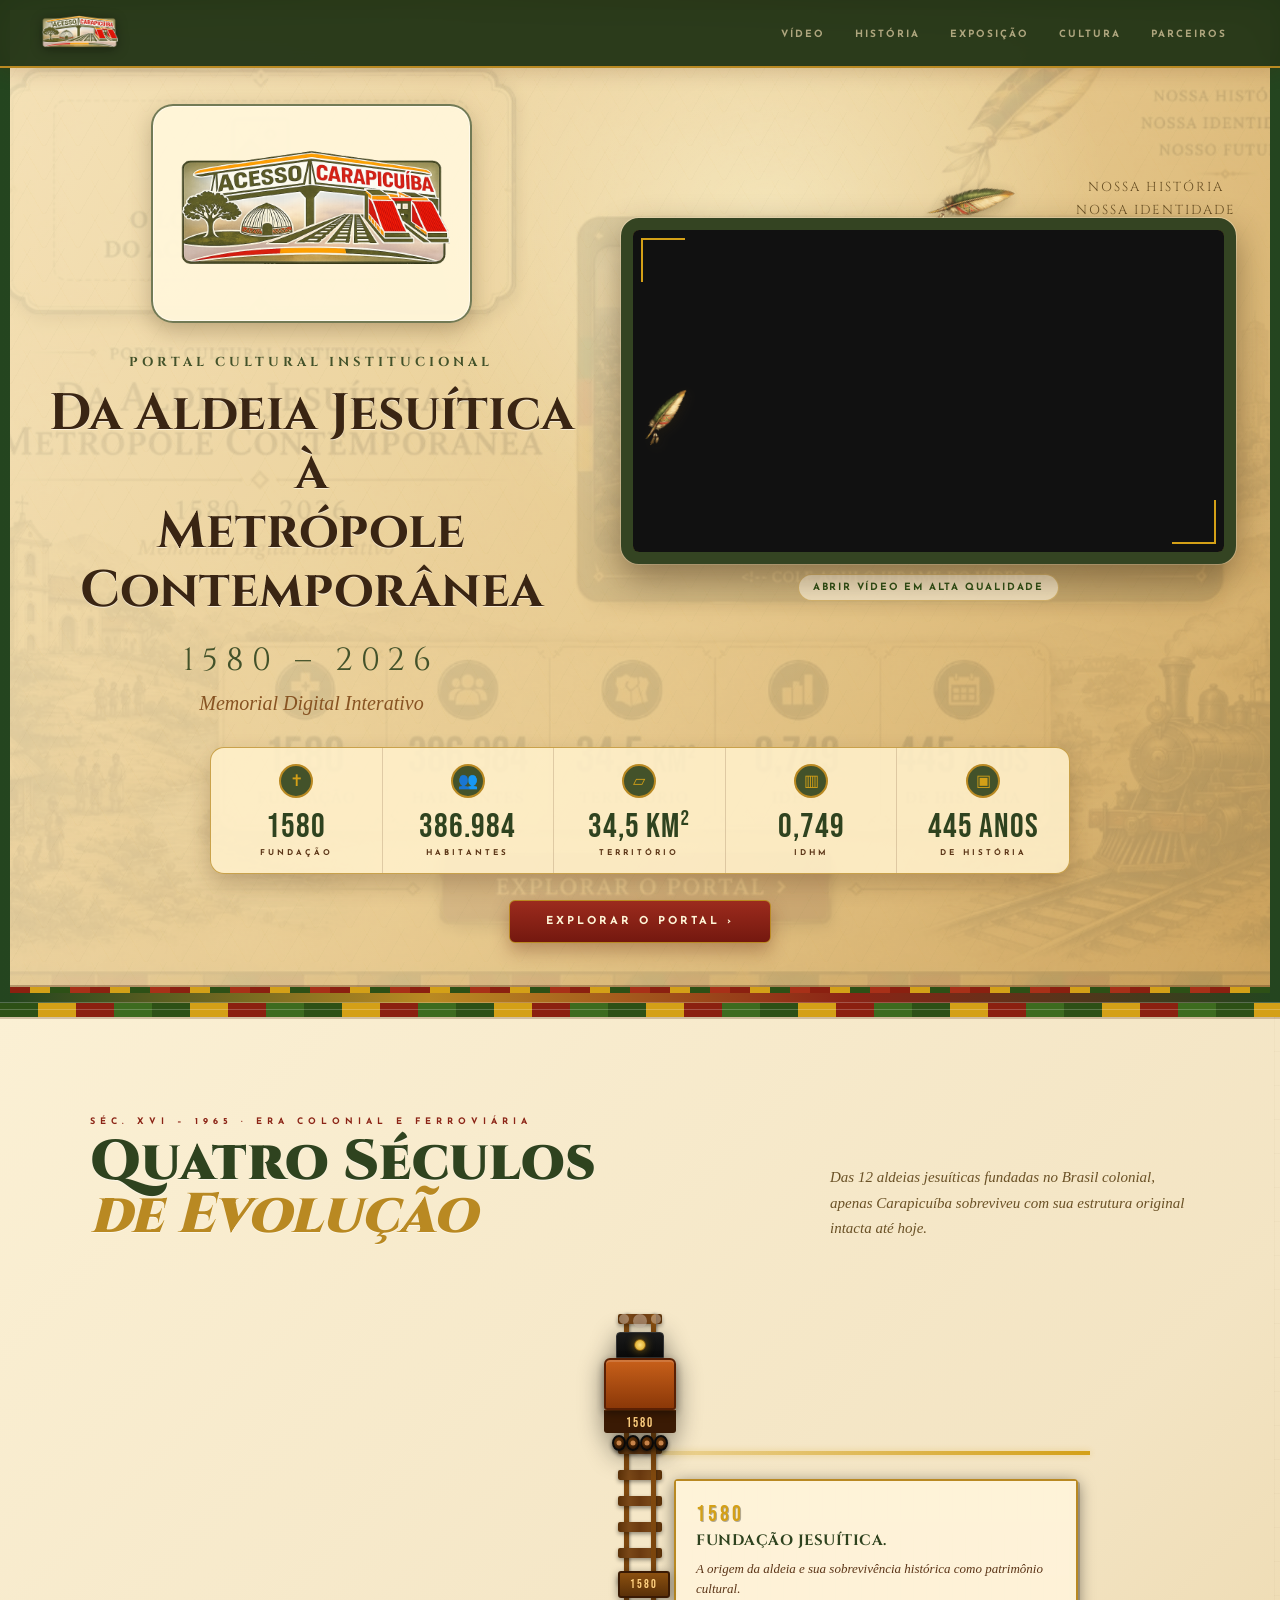
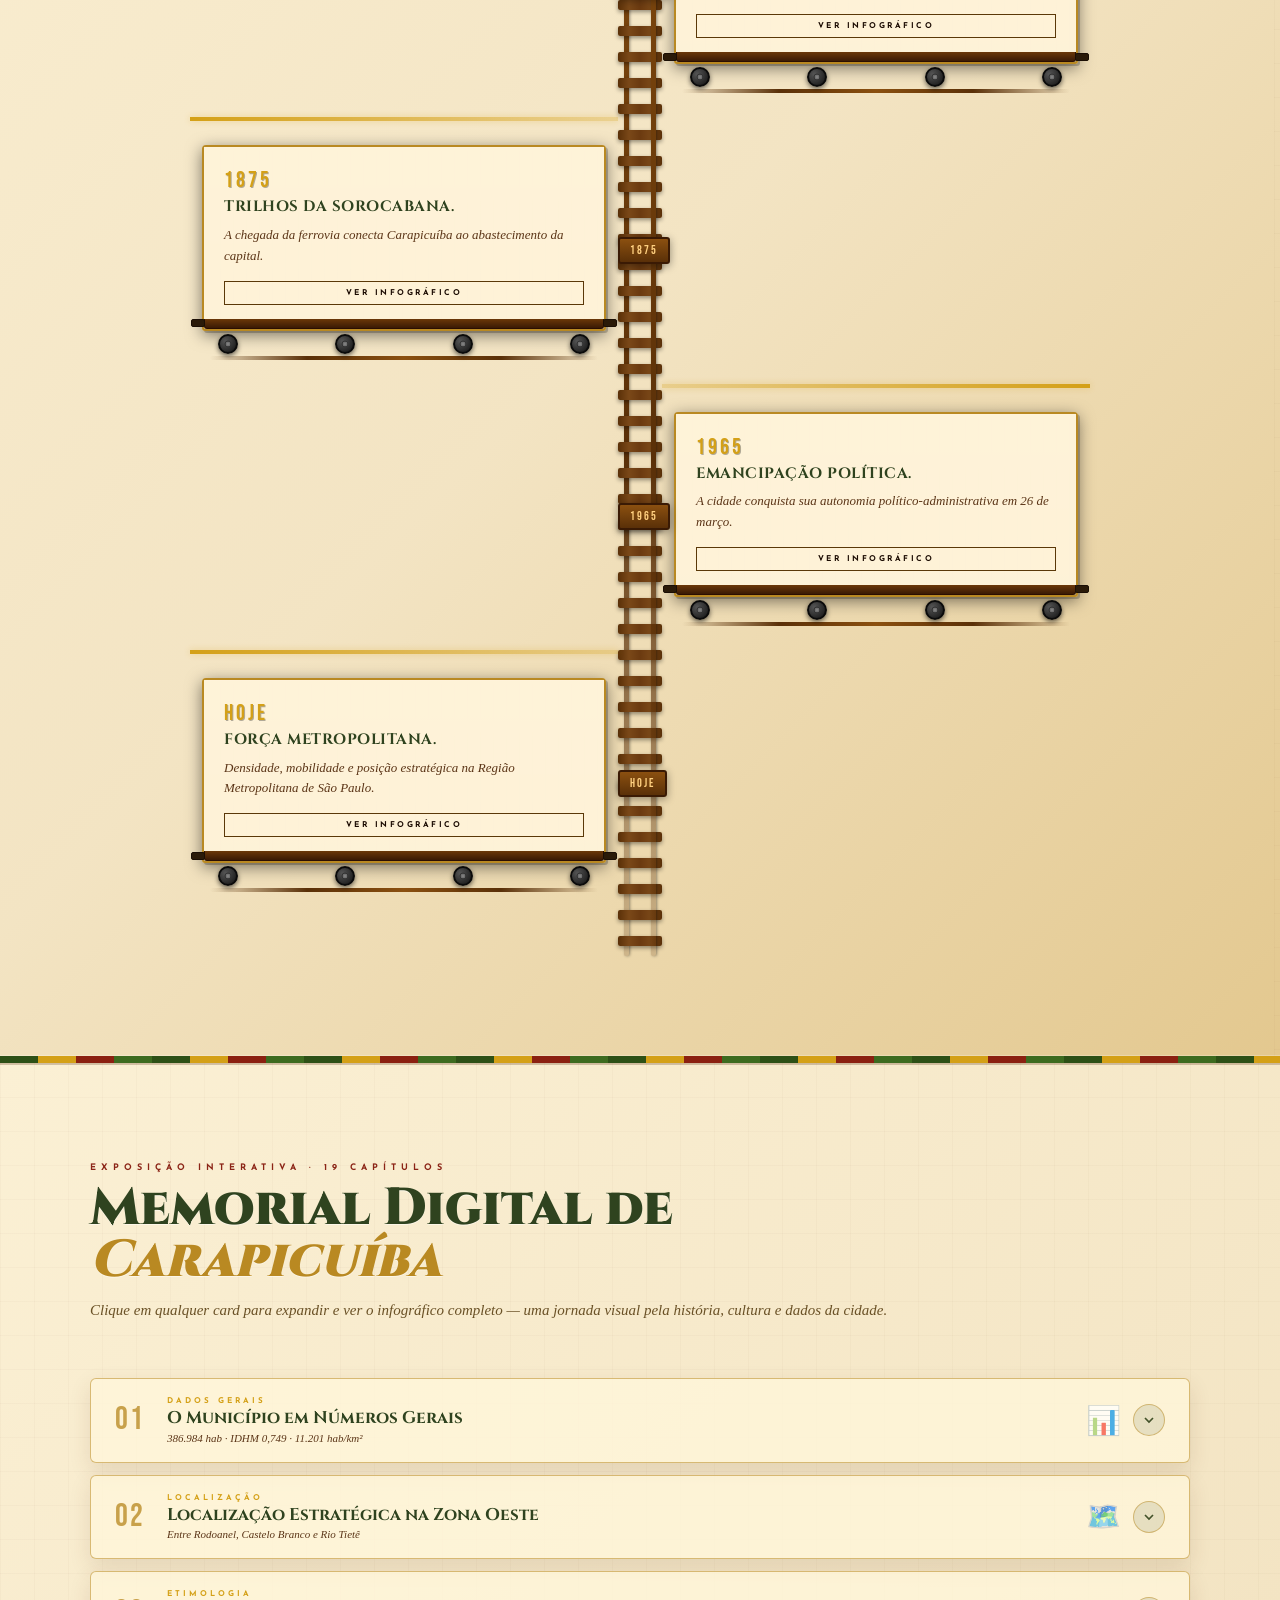
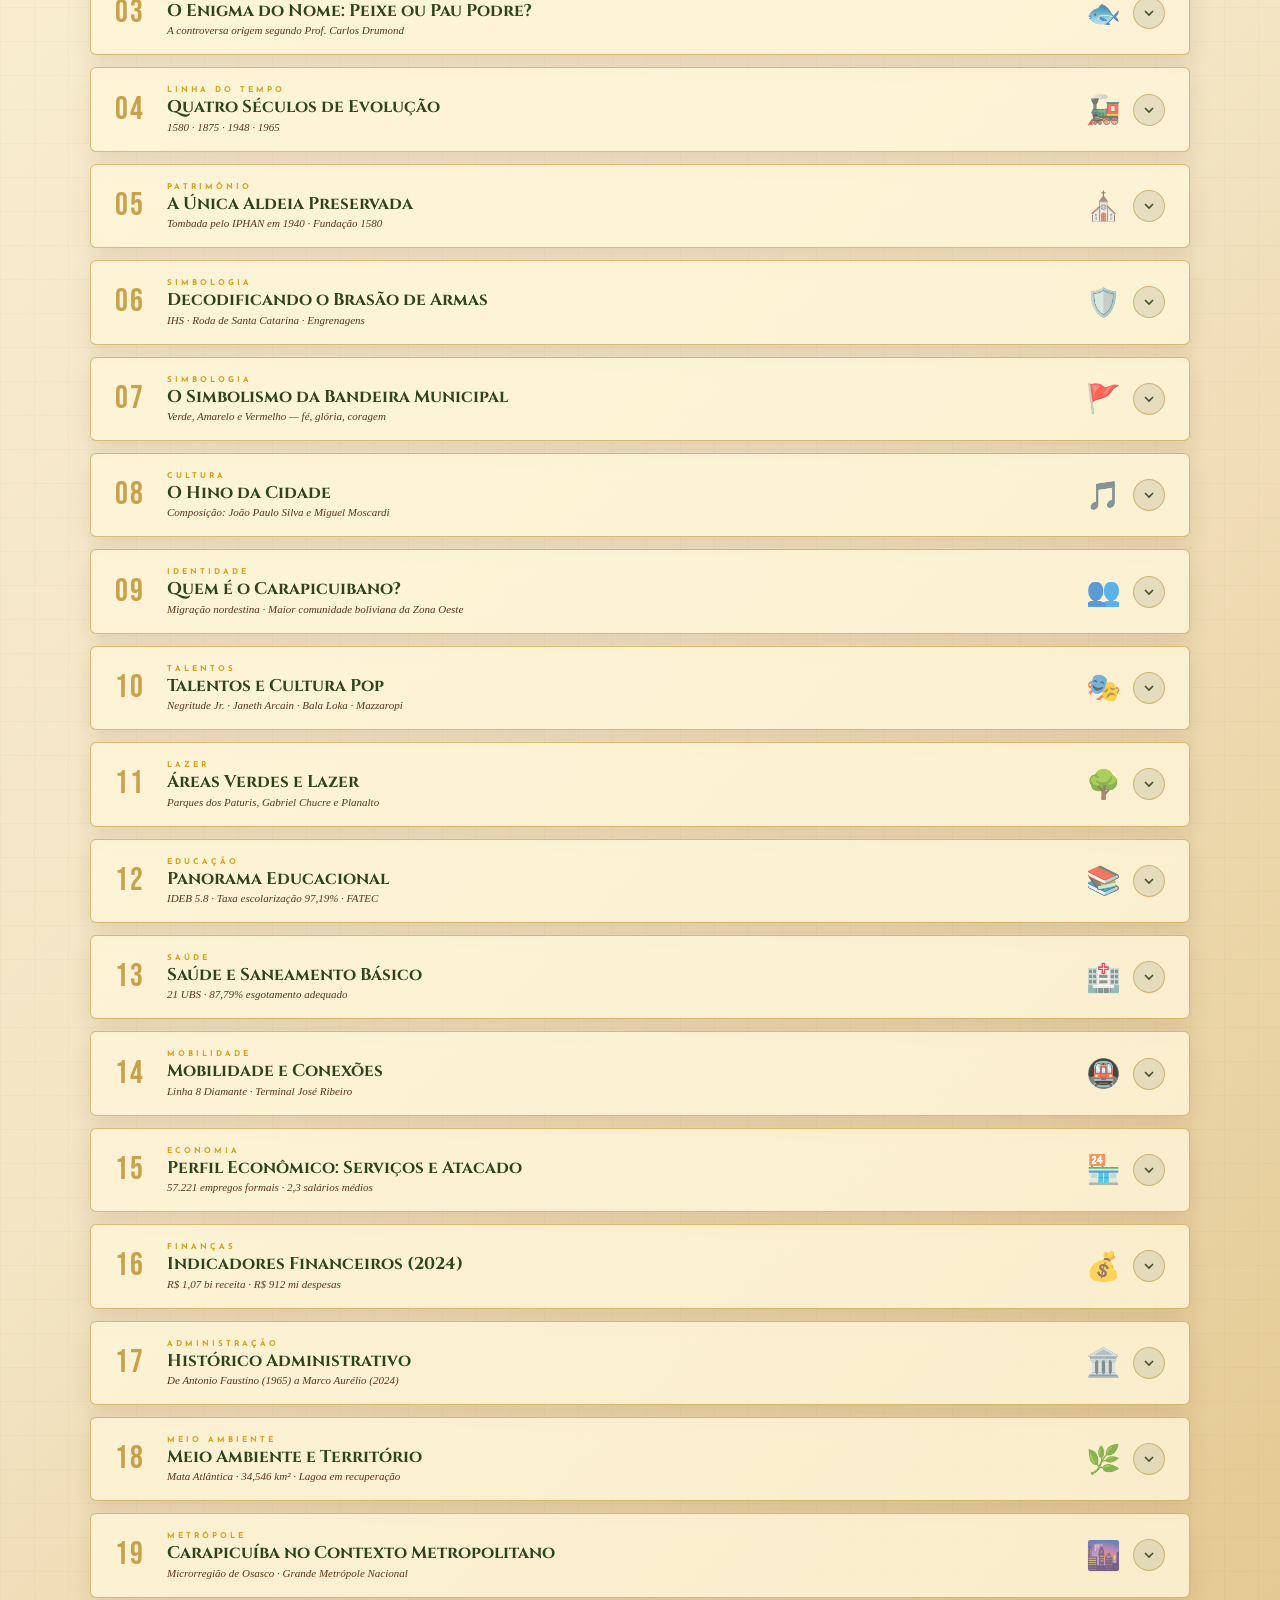
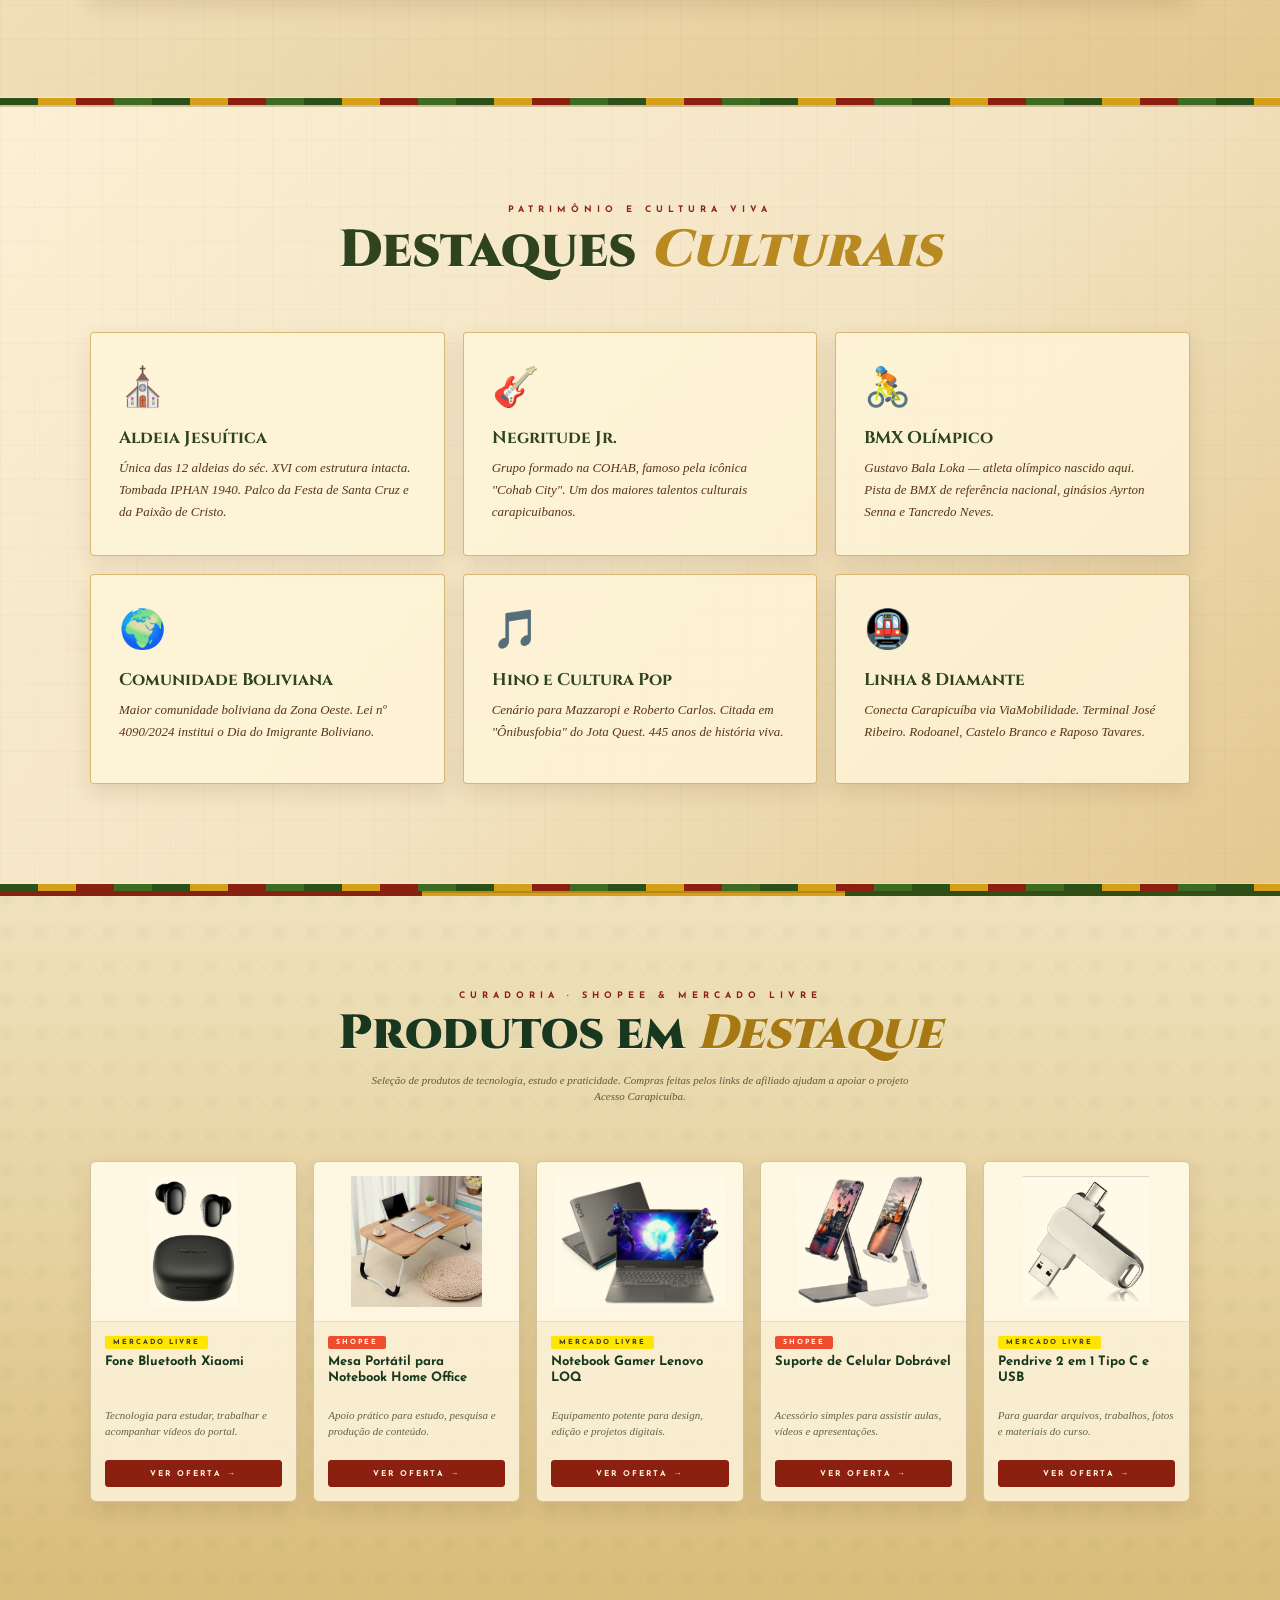
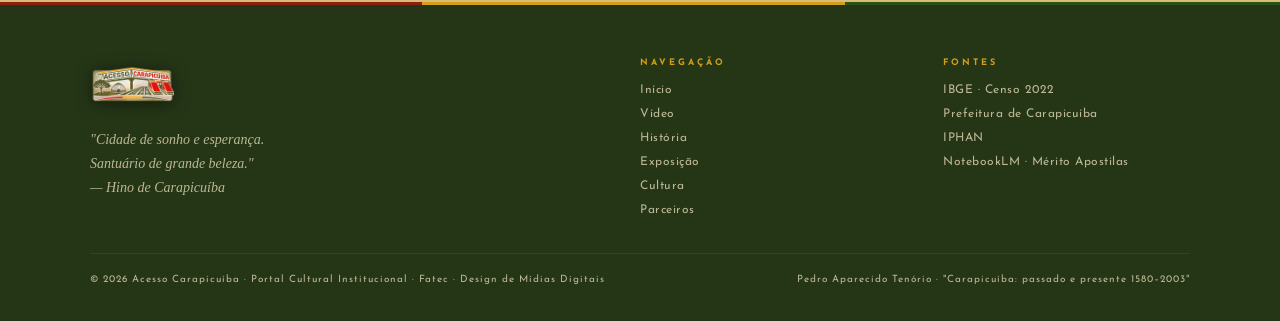
==== index.html @ 08e24222 "indexx" ====
<!DOCTYPE html>

<html lang="pt-BR">
<head>
<!-- ═══════════════════════════════════════════════════════════════
     ACESSO CARAPICUÍBA — Portal Cultural Institucional
     Memorial Digital · Exposição Histórica Interativa
     Fatec · Design de Mídias Digitais · 2024-2026
═══════════════════════════════════════════════════════════════ -->
<meta charset="utf-8"/>
<meta content="width=device-width,initial-scale=1.0,viewport-fit=cover" name="viewport"/>
<title>Acesso Carapicuíba — Portal Cultural</title>
<!-- Favicon embutido -->
<link href="[data-uri]" rel="icon" type="image/png"/>
<link href="https://fonts.googleapis.com/css2?family=Cinzel:wght@400;600;700;900&amp;family=IM+Fell+English:ital@0;1&amp;family=Bebas+Neue&amp;family=Josefin+Sans:wght@300;400;600;700&amp;display=swap" rel="stylesheet"/>
<style>
/* ═══════════════════════════════════════════════════════════
   VARIÁVEIS — Paleta institucional extraída do logotipo
   Verde #2d5016 · Vermelho #8B2010 · Ouro #D4A017 · Madeira
═══════════════════════════════════════════════════════════ */
:root {
  --verde:     #2d5016;
  --verde-m:   #3d6b1f;
  --verm:      #8B2010;
  --verm-cl:   #a83018;
  --ouro:      #D4A017;
  --ouro-cl:   #e8b820;
  --madeira:   #A0622A;
  --mad-cl:    #C07840;
  --mad-esc:   #6B3A10;

  /* Fundos — madeira clara */
  --bg:        #C8844A;
  --bg2:       #B87038;
  --bg3:       #A86030;
  --bg-card:   #D4904E;
  --bg-dark:   #2d1a08;

  /* Textos */
  --txt:       #1a0800;
  --txt-m:     #3a1800;
  --txt-cl:    #6a3010;
  --txt-inv:   #FFF0D0;
  --txt-muted: #8a5020;

  /* Sombras */
  --sh:        rgba(80,30,0,.2);
  --sh-m:      rgba(80,30,0,.38);
}

/* ── RESET & BASE ── */
*, *::before, *::after { margin:0; padding:0; box-sizing:border-box; }
html { scroll-behavior:smooth; font-size:16px; }
body {
  font-family:'Josefin Sans',sans-serif;
  background:var(--bg);
  color:var(--txt);
  overflow-x:hidden;
  cursor:none;
}

/* textura de papel */
body::before {
  content:''; position:fixed; inset:0; pointer-events:none; z-index:0;
  background-image:url("data:image/svg+xml,%3Csvg xmlns='http://www.w3.org/2000/svg' width='300' height='300'%3E%3Cfilter id='n'%3E%3CfeTurbulence type='fractalNoise' baseFrequency='.7' numOctaves='4' stitchTiles='stitch'/%3E%3CfeColorMatrix type='saturate' values='0'/%3E%3C/filter%3E%3Crect width='300' height='300' filter='url(%23n)' opacity='.04'/%3E%3C/svg%3E");
}

/* ── CURSOR PENA ── */
.cursor-feather {
  position:fixed; pointer-events:none; z-index:9999;
  width:22px; height:72px;
  transform:translate(-6px,-68px) rotate(-22deg);
  transform-origin:bottom center;
  transition:transform .045s linear;
  filter:drop-shadow(1px 2px 4px rgba(50,20,0,.45));
}
.cursor-ring { display:none; }

/* ── NAVBAR ── */
/* ─── HEADER / NAVBAR ─────────────────────────────────── */
nav {
  position:fixed; top:0; left:0; right:0; z-index:500;
  display:flex; align-items:center; justify-content:space-between;
  padding:0 40px; height:68px;
  background:rgba(100,45,10,.97);
  border-bottom:2px solid var(--ouro);
  backdrop-filter:blur(16px);
  box-shadow:0 2px 20px var(--sh);
}
/* LOGO na navbar */
.nav-logo img {
  height:50px; width:auto;
  object-fit:contain;
  filter:drop-shadow(0 2px 6px rgba(0,0,0,.4));
  transition:transform .25s;
}
.nav-logo img:hover { transform:scale(1.05); }

.nav-hamburger {
  display:none; flex-direction:column; gap:5px;
  background:none; border:none; cursor:pointer; padding:8px; z-index:600;
}
.nav-hamburger span { display:block; width:24px; height:2px; background:var(--ouro); border-radius:2px; transition:all .3s; }
.nav-hamburger.open span:nth-child(1){ transform:translateY(7px) rotate(45deg); }
.nav-hamburger.open span:nth-child(2){ opacity:0; }
.nav-hamburger.open span:nth-child(3){ transform:translateY(-7px) rotate(-45deg); }

.nav-links { display:flex; gap:4px; list-style:none; }
.nav-links a {
  font-size:10px; letter-spacing:2px; text-transform:uppercase; font-weight:700;
  color:rgba(245,222,179,.65); text-decoration:none;
  padding:7px 12px; border:1px solid transparent; transition:all .2s;
}
.nav-links a:hover { color:var(--ouro); border-color:rgba(212,160,23,.3); background:rgba(212,160,23,.08); }

/* ── ERA DIVIDER ── */
.era-divider {
  height:5px; position:relative; z-index:2;
  background:linear-gradient(90deg,var(--verm) 0,var(--verm) 33%,var(--ouro) 33%,var(--ouro) 66%,var(--verde) 66%,var(--verde) 100%);
}

/* ═══════════════════════════════════════════════════════════
   HERO — identidade indígena + institucional
═══════════════════════════════════════════════════════════ */
/* ─── HERO ──────────────────────────────────────────────── */
#hero {
  min-height:100vh; display:flex; flex-direction:column;
  align-items:center; justify-content:center; text-align:center;
  padding:80px 40px 60px; position:relative; overflow:hidden;
  background:linear-gradient(160deg,#C8844A 0%,#A86030 50%,#8B4A20 100%);
}
#hero::before {
  content:''; position:absolute; inset:0;
  background-image:
    repeating-linear-gradient(60deg,rgba(212,160,23,.06) 0,rgba(212,160,23,.06) 1px,transparent 0,transparent 28px),
    repeating-linear-gradient(-60deg,rgba(45,80,22,.04) 0,rgba(45,80,22,.04) 1px,transparent 0,transparent 28px);
}
#hero::after {
  content:''; position:absolute; bottom:0; left:0; right:0; height:6px;
  background:repeating-linear-gradient(90deg,
    var(--verm) 0,var(--verm) 20px,var(--ouro) 20px,var(--ouro) 40px,
    var(--verde) 40px,var(--verde) 60px,var(--verm-cl) 60px,var(--verm-cl) 80px);
}
/* LOGO no hero */
.hero-logo { position:relative; z-index:1; margin-bottom:28px; opacity:0; animation:fadeUp .9s .2s forwards; }
.hero-logo img { height:clamp(90px,14vw,160px); width:auto; filter:drop-shadow(0 6px 20px rgba(0,0,0,.4)); }

.hero-tagline {
  font-family:'IM Fell English',serif; font-style:italic;
  font-size:clamp(14px,2.2vw,20px); color:rgba(255,240,200,.75);
  margin-bottom:36px; position:relative; z-index:1;
  opacity:0; animation:fadeUp .9s .45s forwards;
}
.hero-stats {
  display:flex; gap:0; border:1.5px solid rgba(212,160,23,.35);
  background:rgba(0,0,0,.22); backdrop-filter:blur(8px);
  margin-bottom:44px; position:relative; z-index:1;
  opacity:0; animation:fadeUp .9s .6s forwards;
}
.hstat { padding:18px 28px; border-right:1px solid rgba(212,160,23,.2); text-align:center; }
.hstat:last-child { border-right:none; }
.hstat-n { font-family:'Bebas Neue',sans-serif; font-size:32px; letter-spacing:1px; color:var(--ouro-cl); display:block; }
.hstat-l { font-size:8px; letter-spacing:3px; text-transform:uppercase; color:rgba(245,222,179,.5); margin-top:2px; display:block; }
.hero-cta {
  display:inline-flex; align-items:center; gap:10px;
  background:var(--verde); color:#fff; text-decoration:none;
  font-family:'Josefin Sans',sans-serif; font-size:11px; font-weight:700;
  letter-spacing:3px; text-transform:uppercase;
  padding:15px 36px; position:relative; z-index:1;
  opacity:0; animation:fadeUp .9s .75s forwards;
  transition:all .25s; box-shadow:0 4px 16px rgba(0,0,0,.3);
}
.hero-cta:hover { background:var(--verm); transform:translateY(-3px); }

/* ═══════════════════════════════════════════════════════════
   VÍDEO INSTITUCIONAL — espaço para iframe
═══════════════════════════════════════════════════════════ */
/* ─── VÍDEO ──────────────────────────────────────────────── */
#video-section {
  position:relative; background:linear-gradient(to bottom,#8B4A20,#A86030);
  padding:90px 40px; overflow:hidden;
}
#video-section::before {
  content:''; position:absolute; inset:0;
  background-image:
    repeating-linear-gradient(0deg,rgba(45,80,22,.04) 0,rgba(45,80,22,.04) 1px,transparent 0,transparent 40px),
    repeating-linear-gradient(90deg,rgba(212,160,23,.03) 0,rgba(212,160,23,.03) 1px,transparent 0,transparent 40px);
}
#video-section::after {
  content:''; position:absolute; left:0; top:0; bottom:0; width:6px;
  background:repeating-linear-gradient(180deg,var(--verm) 0,var(--verm) 16px,var(--ouro) 16px,var(--ouro) 32px,var(--verde) 32px,var(--verde) 48px);
  opacity:.5;
}
.video-inner { max-width:880px; margin:0 auto; display:flex; flex-direction:column; align-items:center; gap:28px; position:relative; z-index:1; }
.video-eyebrow { font-size:9px; letter-spacing:5px; text-transform:uppercase; color:var(--ouro); font-weight:700; }
.video-heading {
  font-family:'Cinzel',serif; font-size:clamp(20px,3.5vw,36px); font-weight:700;
  text-align:center; color:var(--txt-inv); line-height:1.2;
}
.video-heading em { color:var(--verm-cl); font-style:italic; }

/* Moldura do player */
.video-frame {
  width:100%; position:relative;
  border:2px solid rgba(212,160,23,.4);
  box-shadow:0 8px 40px rgba(0,0,0,.4);
}
.video-frame::before,.video-frame::after {
  content:''; position:absolute; width:28px; height:28px; border-color:var(--ouro); border-style:solid;
}
.video-frame::before { top:-3px; left:-3px; border-width:3px 0 0 3px; }
.video-frame::after  { bottom:-3px; right:-3px; border-width:0 3px 3px 0; }

/* Placeholder — remova quando inserir o iframe */
.video-placeholder {
  width:100%; aspect-ratio:16/9;
  background:linear-gradient(135deg,#6B3010,#4a1e08);
  display:flex; flex-direction:column; align-items:center; justify-content:center; gap:16px;
  border:1px solid rgba(212,160,23,.15); position:relative; overflow:hidden;
}
.video-placeholder::before {
  content:''; position:absolute; inset:0;
  background:radial-gradient(ellipse 60% 60% at 50% 50%,rgba(212,160,23,.08),transparent);
}
.vp-play {
  width:68px; height:68px; background:var(--verm);
  clip-path:polygon(20% 0,100% 50%,20% 100%);
  position:relative; z-index:1; transition:transform .3s;
}
.video-placeholder:hover .vp-play { transform:scale(1.1); }
.vp-label { font-family:'Cinzel',serif; font-size:14px; letter-spacing:3px; color:rgba(255,240,200,.6); text-transform:uppercase; position:relative; z-index:1; }
.vp-hint  { font-size:11px; letter-spacing:2px; color:rgba(212,160,23,.45); font-family:'Josefin Sans',sans-serif; position:relative; z-index:1; }

/* ═══════════════════════════════════════════════════════════
   LINHA DO TEMPO — trilho de trem vertical
═══════════════════════════════════════════════════════════ */
/* ─── HISTÓRIA / TRILHO ──────────────────────────────────── */
#historia {
  position:relative;
  background:linear-gradient(to bottom,#A86030,#8B4A20);
  padding:100px 40px; overflow:hidden;
}
#historia::before {
  content:''; position:absolute; right:0; top:0; bottom:0; width:6px;
  background:repeating-linear-gradient(180deg,var(--ouro) 0,var(--ouro) 20px,transparent 20px,transparent 24px);
  opacity:.4;
}
.hist-header { max-width:1100px; margin:0 auto 72px; display:flex; align-items:flex-end; justify-content:space-between; gap:40px; position:relative; z-index:1; }
.hist-era-tag { font-size:9px; letter-spacing:5px; text-transform:uppercase; color:var(--verm-cl); margin-bottom:10px; display:block; font-weight:700; }
.hist-title { font-family:'Cinzel',serif; font-size:clamp(26px,4.5vw,56px); font-weight:900; color:var(--txt-inv); line-height:.95; }
.hist-title em { color:var(--ouro); font-style:italic; display:block; }
.hist-desc { max-width:360px; font-family:'IM Fell English',serif; font-style:italic; font-size:15px; color:rgba(255,240,200,.6); line-height:1.7; }

/* TRILHO CSS */
/* ═══════════════════════════════════════════════════════════
   TIMELINE TREM — trilho vertical + vagões
═══════════════════════════════════════════════════════════ */
.tl-section { max-width:900px; margin:0 auto; position:relative; z-index:1; padding:0 0 40px; }
.tl-rail { position:absolute; left:50%; top:0; bottom:0; transform:translateX(-50%); width:44px; pointer-events:none; z-index:1; }
.tl-rail::before,.tl-rail::after { content:''; position:absolute; top:0; bottom:0; width:5px; background:linear-gradient(to bottom,#8B5010,#5a3008 60%,rgba(90,48,8,.2)); border-radius:2px; box-shadow:1px 0 3px rgba(0,0,0,.4); }
.tl-rail::before { left:6px; } .tl-rail::after { right:6px; }
.tl-ties { position:absolute; inset:0; }
.tl-tie { position:absolute; left:0; right:0; height:10px; background:linear-gradient(to right,#5a3008,#7a4818,#6B3A10,#7a4818,#5a3008); border-radius:2px; box-shadow:0 2px 4px rgba(0,0,0,.4); }
.loco-wrap { display:flex; flex-direction:column; align-items:center; margin-bottom:0; position:relative; z-index:4; }
.loco { width:72px; position:relative; filter:drop-shadow(0 4px 12px rgba(0,0,0,.45)); }
.loco-smoke { display:flex; gap:4px; justify-content:center; margin-bottom:4px; }
.smoke-puff { border-radius:50%; background:rgba(220,200,180,.5); animation:puff 2s ease-in-out infinite; }
.smoke-puff:nth-child(1){width:10px;height:10px;animation-delay:0s;}
.smoke-puff:nth-child(2){width:14px;height:14px;animation-delay:.4s;}
.smoke-puff:nth-child(3){width:10px;height:10px;animation-delay:.8s;}
@keyframes puff{0%,100%{opacity:.3;transform:translateY(0) scale(1);}50%{opacity:.7;transform:translateY(-6px) scale(1.2);}}
.loco-cab { width:48px;height:26px;margin:0 auto;background:linear-gradient(to bottom,#1a1a1a,#0a0a0a);border-radius:4px 4px 0 0;border:1.5px solid #333;display:flex;align-items:center;justify-content:center; }
.loco-light { width:12px;height:12px;background:radial-gradient(circle,#FFE080,#D4A017);border-radius:50%;border:1.5px solid #8B6010;box-shadow:0 0 8px rgba(212,160,23,.6); }
.loco-body { width:72px;height:52px;background:linear-gradient(to bottom,#C8601A,#8B3808);border-radius:6px 6px 3px 3px;border:2px solid #5a2004;position:relative;box-shadow:inset 0 2px 0 rgba(255,255,255,.15),0 3px 8px rgba(0,0,0,.4); }
.loco-num { font-family:'Bebas Neue',sans-serif;font-size:13px;letter-spacing:2px;color:#FFD080;text-align:center;padding:4px 0 2px;background:#3a1a04;border-top:1px solid #5a2a08;border-radius:0 0 3px 3px; }
.loco-wheels { display:flex;justify-content:space-around;padding:0 8px;margin-top:2px; }
.loco-wheel { width:16px;height:16px;background:radial-gradient(circle at 35% 35%,#6B3808,#1a0a02);border-radius:50%;border:2px solid #0a0a0a;box-shadow:0 2px 4px rgba(0,0,0,.6);position:relative; }
.loco-wheel::after { content:'';position:absolute;top:50%;left:50%;transform:translate(-50%,-50%);width:5px;height:5px;background:#C8844A;border-radius:50%; }
.tl-stop { display:grid;grid-template-columns:1fr 44px 1fr;align-items:center;margin-bottom:0;position:relative;z-index:2; }
.tl-empty { height:160px; }
.tl-date-marker { position:relative;left:auto;transform:none;margin:0 auto;z-index:3;background:linear-gradient(to bottom,#8B5010,#5a3008);border:2px solid #3a1a04;border-radius:3px;padding:4px 10px;font-family:'Bebas Neue',sans-serif;font-size:12px;letter-spacing:2px;color:#FFD080;white-space:nowrap;box-shadow:0 2px 8px rgba(0,0,0,.4); }
.tl-arm,.tl-arm.right { height:4px;background:linear-gradient(to right,var(--ouro),rgba(212,160,23,.3));position:relative;z-index:2;box-shadow:0 0 6px rgba(212,160,23,.3); }
.tl-arm.right { background:linear-gradient(to left,var(--ouro),rgba(212,160,23,.3)); }
.vagon { cursor:pointer;transition:transform .3s cubic-bezier(.34,1.56,.64,1),box-shadow .3s;position:relative;margin:24px 12px; }
.vagon:hover { transform:translateY(-5px) scale(1.02); }
.vagon-chassis { background:linear-gradient(to bottom,#e8e8e8,#c8c8c8 40%,#a8a8a8);border:2px solid #888;border-radius:4px 4px 3px 3px;position:relative;box-shadow:inset 0 1px 0 rgba(255,255,255,.6),0 4px 16px rgba(0,0,0,.5),2px 2px 0 rgba(0,0,0,.2); }
.vagon-chassis::before { content:'';position:absolute;inset:4px 4px 8px 4px;background:repeating-linear-gradient(90deg,transparent 0,transparent 12px,rgba(0,0,0,.06) 12px,rgba(0,0,0,.06) 13px);border-radius:2px; }
.vagon-inner { padding:20px 20px 14px;position:relative;z-index:1; }
.vagon-tag { font-family:'Bebas Neue',sans-serif;font-size:22px;letter-spacing:3px;color:var(--ouro);display:block;margin-bottom:4px;text-shadow:1px 1px 0 rgba(0,0,0,.3); }
.vagon-title { font-family:'Cinzel',serif;font-size:15px;font-weight:700;color:#1a0a00;margin-bottom:8px;line-height:1.25;text-transform:uppercase;letter-spacing:.5px;font-variant:small-caps; }
.vagon-text { font-family:'IM Fell English',serif;font-style:italic;font-size:13px;color:rgba(30,15,0,.7);line-height:1.6; }
.vagon-btn { margin-top:14px;font-size:8px;letter-spacing:2.5px;text-transform:uppercase;color:#1a0a00;background:transparent;border:1.5px solid #5a3808;padding:7px 16px;cursor:pointer;font-family:'Josefin Sans',sans-serif;font-weight:700;transition:all .2s;display:inline-block; }
.vagon:hover .vagon-btn { background:#5a3808;color:#FFD080; }
.vagon-platform { height:10px;background:linear-gradient(to bottom,#6B3808,#3a1a04);border-radius:0 0 3px 3px;border:1px solid #2a0e02;border-top:none;position:relative; }
.vagon-coupler { position:absolute;top:50%;transform:translateY(-50%);width:14px;height:8px;background:#2a1a08;border-radius:2px;border:1px solid #1a0e04; }
.vagon-coupler.left{left:-14px;} .vagon-coupler.right{right:-14px;}
.vagon-axle { display:flex;justify-content:space-between;padding:0 16px;margin-top:3px; }
.vagon-wheel { width:20px;height:20px;background:radial-gradient(circle at 32% 32%,#555,#111);border-radius:50%;border:2.5px solid #0a0a0a;box-shadow:0 2px 5px rgba(0,0,0,.6);position:relative; }
.vagon-wheel::after { content:'';position:absolute;top:50%;left:50%;transform:translate(-50%,-50%);width:7px;height:7px;background:radial-gradient(circle,#888,#555);border-radius:50%;border:1px solid #333; }
.vagon-rail-line { height:4px;margin:2px 8px 0;background:linear-gradient(to right,transparent,#5a3008,#8B5010,#5a3008,transparent);border-radius:2px; }
.vagon-sage .vagon-chassis { background:linear-gradient(to bottom,#C8D4B8,#A8B898,#8a9a78);border-color:#5a6a48; }
.vagon-blue .vagon-chassis { background:linear-gradient(to bottom,#B8C8D8,#90A8C0,#6888A0);border-color:#486078; }
.vagon-warm .vagon-chassis { background:linear-gradient(to bottom,#E8D0A8,#C8A878,#A88858);border-color:#78582a; }

/* ═══════════════════════════════════════════════════════════
   EXPOSIÇÃO — cards expansíveis das páginas do PDF
═══════════════════════════════════════════════════════════ */
/* ─── EXPOSIÇÃO / CARDS EXPANSÍVEIS ─────────────────────── */
#exposicao {
  position:relative;
  background:linear-gradient(to bottom,#B87038,#A86030);
  padding:100px 40px; overflow:hidden;
}
#exposicao::before {
  content:''; position:absolute; inset:0;
  background-image:repeating-linear-gradient(45deg,rgba(212,160,23,.03) 0,rgba(212,160,23,.03) 1px,transparent 0,transparent 36px);
}
.expo-header { max-width:1100px; margin:0 auto 56px; position:relative; z-index:1; }
.expo-era-tag { font-size:9px;letter-spacing:5px;text-transform:uppercase;color:var(--ouro);margin-bottom:10px;display:block;font-weight:700; }
.expo-title { font-family:'Cinzel',serif;font-size:clamp(26px,4.5vw,52px);font-weight:900;color:var(--txt-inv);line-height:1; }
.expo-title em { color:var(--ouro);font-style:italic; }
.expo-subtitle { font-family:'IM Fell English',serif;font-style:italic;font-size:15px;color:rgba(255,240,200,.6);margin-top:12px;line-height:1.6; }

/* Cards da exposição */
.ep-grid { max-width:1100px; margin:0 auto; display:flex; flex-direction:column; gap:12px; position:relative; z-index:1; }

.ep-card {
  background:rgba(180,100,40,.4);
  border:1px solid rgba(212,160,23,.25);
  border-radius:6px; overflow:hidden;
  transition:border-color .3s, box-shadow .3s;
  cursor:pointer;
  backdrop-filter:blur(4px);
}
.ep-card:hover { border-color:rgba(212,160,23,.6); box-shadow:0 4px 24px rgba(0,0,0,.3); }
.ep-card.open { border-color:var(--ouro); box-shadow:0 8px 40px rgba(0,0,0,.4); }

.ep-card-header {
  display:flex; align-items:center; justify-content:space-between;
  padding:18px 24px; gap:16px;
}
.ep-card-left { display:flex; align-items:center; gap:16px; flex:1; min-width:0; }
.ep-num {
  font-family:'Bebas Neue',sans-serif; font-size:32px; letter-spacing:2px;
  color:rgba(212,160,23,.4); flex-shrink:0; line-height:1; width:36px;
}
.ep-card.open .ep-num { color:var(--ouro); }
.ep-card-info { min-width:0; }
.ep-tag { font-size:8px; letter-spacing:3px; text-transform:uppercase; color:var(--ouro); font-weight:700; display:block; margin-bottom:3px; }
.ep-title { font-family:'Cinzel',serif; font-size:clamp(13px,2vw,17px); font-weight:700; color:var(--txt-inv); line-height:1.2; }
.ep-sub { font-size:11px; color:rgba(255,240,200,.55); margin-top:3px; font-family:'IM Fell English',serif; font-style:italic; }
.ep-card-right { display:flex; align-items:center; gap:12px; flex-shrink:0; }
.ep-icon-big { font-size:28px; opacity:.7; }
.ep-toggle {
  width:32px; height:32px; background:rgba(212,160,23,.15); border:1px solid rgba(212,160,23,.3);
  border-radius:50%; display:flex; align-items:center; justify-content:center;
  cursor:pointer; transition:all .3s; flex-shrink:0;
}
.ep-toggle svg { width:16px; height:16px; stroke:var(--ouro); transition:transform .35s; }
.ep-card.open .ep-toggle { background:var(--ouro); border-color:var(--ouro); }
.ep-card.open .ep-toggle svg { stroke:#3a1a00; transform:rotate(180deg); }

/* Corpo expansível */
.ep-body {
  max-height:0; overflow:hidden;
  transition:max-height .5s cubic-bezier(.4,0,.2,1);
}
.ep-card.open .ep-body { max-height:700px; }

.ep-img-wrap {
  padding:4px 16px 16px; display:flex; justify-content:center;
}
.ep-img-wrap img {
  width:100%; max-width:960px; height:auto; display:block;
  border-radius:4px; box-shadow:0 4px 24px rgba(0,0,0,.5);
  border:1px solid rgba(212,160,23,.2);
}
.ep-img-placeholder {
  width:100%; aspect-ratio:16/9; background:rgba(0,0,0,.2);
  display:flex; align-items:center; justify-content:center;
  font-size:64px; border-radius:4px;
}

/* ═══════════════════════════════════════════════════════════
   DESTAQUES CULTURAIS
═══════════════════════════════════════════════════════════ */
/* ─── DESTAQUES ──────────────────────────────────────────── */
#destaques {
  position:relative;
  background:linear-gradient(to bottom,#A86030,#8B4A20);
  padding:100px 40px; overflow:hidden;
}
#destaques::before {
  content:''; position:absolute; inset:0;
  background-image:repeating-linear-gradient(45deg,rgba(212,160,23,.04) 0,rgba(212,160,23,.04) 1px,transparent 0,transparent 36px);
}
.dest-header { max-width:1100px; margin:0 auto 56px; text-align:center; position:relative; z-index:1; }
.dest-era-tag { font-size:9px;letter-spacing:5px;text-transform:uppercase;color:var(--verm-cl);margin-bottom:10px;display:block;font-weight:700; }
.dest-htitle { font-family:'Cinzel',serif;font-size:clamp(26px,4.5vw,52px);font-weight:900;color:var(--txt-inv);line-height:1;margin-bottom:14px; }
.dest-htitle em { color:var(--ouro);font-style:italic; }
.dest-grid { max-width:1100px;margin:0 auto;display:grid;grid-template-columns:repeat(3,1fr);gap:18px;position:relative;z-index:1; }
.dest-card { background:rgba(180,100,40,.35);border:1px solid rgba(212,160,23,.2);padding:32px 28px;cursor:pointer;transition:all .3s;position:relative;overflow:hidden;border-radius:4px;backdrop-filter:blur(4px); }
.dest-card::before { content:'';position:absolute;bottom:0;left:0;right:0;height:3px;background:linear-gradient(90deg,var(--verm),var(--ouro));transform:scaleX(0);transform-origin:left;transition:transform .4s; }
.dest-card:hover::before { transform:scaleX(1); }
.dest-card:hover { border-color:rgba(212,160,23,.45);transform:translateY(-4px);box-shadow:0 8px 32px rgba(0,0,0,.35); }
.dest-icon { font-size:38px;margin-bottom:16px;display:block; }
.dest-tc { font-family:'Cinzel',serif;font-size:17px;font-weight:700;color:var(--txt-inv);margin-bottom:8px; }
.dest-tx { font-size:13px;color:rgba(255,240,200,.65);line-height:1.7;font-family:'IM Fell English',serif;font-style:italic; }
.dest-lk { margin-top:14px;display:inline-flex;align-items:center;gap:6px;font-size:8px;letter-spacing:2px;text-transform:uppercase;color:var(--ouro);font-weight:700; }

/* ═══════════════════════════════════════════════════════════
   AFILIADOS — Indicações e Parceiros (seção final)
═══════════════════════════════════════════════════════════ */
/* ─── AFILIADOS ──────────────────────────────────────────── */
#afiliados {
  position:relative;
  background:linear-gradient(to bottom,#8B4A20,#6B3010);
  padding:100px 40px; overflow:hidden;
}
#afiliados::before {
  content:''; position:absolute; inset:0;
  background-image:repeating-linear-gradient(45deg,rgba(45,80,22,.04) 0,rgba(45,80,22,.04) 1px,transparent 0,transparent 40px);
}
#afiliados::after {
  content:''; position:absolute; top:0; left:0; right:0; height:5px;
  background:repeating-linear-gradient(90deg,var(--verm) 0,var(--verm) 33%,var(--ouro) 33%,var(--ouro) 66%,var(--verde) 66%,var(--verde) 100%);
}
.af-header { max-width:1100px;margin:0 auto 56px;text-align:center;position:relative;z-index:1; }
.af-era-tag { font-size:9px;letter-spacing:5px;text-transform:uppercase;color:var(--ouro);margin-bottom:10px;display:block;font-weight:700; }
.af-title { font-family:'Cinzel',serif;font-size:clamp(24px,4vw,48px);font-weight:900;color:var(--txt-inv);line-height:1;margin-bottom:14px; }
.af-title em { color:var(--ouro);font-style:italic; }
.af-desc { font-family:'IM Fell English',serif;font-style:italic;font-size:15px;color:rgba(255,240,200,.6);max-width:560px;margin:0 auto;line-height:1.7; }
.af-grid { max-width:1100px;margin:0 auto;display:grid;grid-template-columns:repeat(5,1fr);gap:16px;position:relative;z-index:1; }
.af-card {
  background:rgba(160,85,30,.4);border:1px solid rgba(212,160,23,.2);
  border-radius:6px;overflow:hidden;text-decoration:none;
  display:flex;flex-direction:column;transition:all .3s;
  backdrop-filter:blur(4px);
}
.af-card::before { content:'';position:absolute;top:0;left:0;right:0;height:2px;background:linear-gradient(90deg,var(--verm),var(--ouro));transform:scaleX(0);transform-origin:left;transition:transform .3s; }
.af-card { position:relative; }
.af-card:hover::before { transform:scaleX(1); }
.af-card:hover { border-color:rgba(212,160,23,.5);transform:translateY(-5px);box-shadow:0 10px 32px rgba(0,0,0,.4); }
.af-icon { height:90px;display:flex;align-items:center;justify-content:center;font-size:40px;background:rgba(0,0,0,.2);border-bottom:1px solid rgba(212,160,23,.15); }
.af-body { padding:14px 14px 10px;flex:1;display:flex;flex-direction:column;gap:5px; }
.af-badge { font-size:7px;letter-spacing:2px;text-transform:uppercase;font-weight:700;padding:3px 8px;border-radius:2px;align-self:flex-start; }
.badge-ml { background:#ffe600;color:#333; }
.badge-shopee { background:#ee4d2d;color:#fff; }
.af-name { font-size:12px;font-weight:700;color:var(--txt-inv);line-height:1.3;flex:1; }
.af-desc { font-size:11px;color:rgba(255,240,200,.55);line-height:1.5;font-family:'IM Fell English',serif;font-style:italic; }
.af-btn { display:block;margin:10px 14px 14px;padding:8px;background:rgba(212,160,23,.15);border:1px solid rgba(212,160,23,.3);color:var(--ouro);font-size:8px;letter-spacing:2px;text-transform:uppercase;text-align:center;font-family:'Josefin Sans',sans-serif;font-weight:700;transition:all .2s; }
.af-card:hover .af-btn { background:var(--ouro);color:#3a1a00; }

/* ═══════════════════════════════════════════════════════════
   FOOTER
═══════════════════════════════════════════════════════════ */
/* ─── FOOTER ─────────────────────────────────────────────── */
footer {
  background:#3a1a08;
  padding:56px 40px 36px; position:relative; overflow:hidden;
}
footer::before {
  content:''; position:absolute; top:0; left:0; right:0; height:3px;
  background:repeating-linear-gradient(90deg,var(--verm) 0,var(--verm) 33%,var(--ouro) 33%,var(--ouro) 66%,var(--verde) 66%,var(--verde) 100%);
}
.foot-inner { max-width:1100px;margin:0 auto;display:grid;grid-template-columns:2fr 1fr 1fr;gap:56px; }
.foot-logo img { height:56px;width:auto;filter:drop-shadow(0 2px 8px rgba(0,0,0,.5));margin-bottom:14px; }
.foot-tagline { font-family:'IM Fell English',serif;font-style:italic;font-size:14px;color:rgba(255,240,200,.45);line-height:1.7; }
.foot-ct { font-size:9px;letter-spacing:3px;text-transform:uppercase;color:var(--ouro);margin-bottom:14px;font-weight:700; }
.foot-links { list-style:none;display:flex;flex-direction:column;gap:8px; }
.foot-links a { font-size:12px;color:rgba(255,240,200,.4);text-decoration:none;transition:color .2s;letter-spacing:.5px; }
.foot-links a:hover { color:var(--ouro); }
.foot-bot { max-width:1100px;margin:36px auto 0;padding-top:20px;border-top:1px solid rgba(212,160,23,.12);display:flex;justify-content:space-between;flex-wrap:wrap;gap:10px; }
.foot-cr { font-size:10px;letter-spacing:1px;color:rgba(255,240,200,.2); }

/* ═══════════════════════════════════════════════════════════
   ANIMAÇÕES E UTILITÁRIOS
═══════════════════════════════════════════════════════════ */
.reveal,.reveal-l,.reveal-r { opacity:0; transition:opacity .8s ease,transform .8s ease; }
.reveal   { transform:translateY(32px); }
.reveal-l { transform:translateX(-36px); }
.reveal-r { transform:translateX(36px); }
.reveal.visible,.reveal-l.visible,.reveal-r.visible { opacity:1; transform:none; }
.d1{transition-delay:.1s!important;} .d2{transition-delay:.2s!important;}
.d3{transition-delay:.3s!important;} .d4{transition-delay:.4s!important;}
@keyframes fadeUp { from{opacity:0;transform:translateY(24px);} to{opacity:1;transform:none;} }

/* ═══════════════════════════════════════════════════════════
   RESPONSIVO MOBILE
═══════════════════════════════════════════════════════════ */
/* Touch */
* { -webkit-tap-highlight-color:rgba(212,160,23,.15); }
html { -webkit-overflow-scrolling:touch; }

@media(max-width:900px){
  nav { padding:0 16px; height:62px; }
  .nav-links { display:none; }
  .nav-links.open { display:flex; position:fixed; top:62px; left:0; right:0; background:rgba(80,35,10,.98); backdrop-filter:blur(16px); flex-direction:column; padding:16px 0 24px; gap:0; border-bottom:2px solid var(--ouro); z-index:499; }
  .nav-links a { padding:14px 24px; font-size:13px; letter-spacing:3px; border-radius:0; border-bottom:1px solid rgba(212,160,23,.1); }
  .nav-hamburger { display:flex; }
  .dest-grid { grid-template-columns:1fr 1fr; }
  .af-grid { grid-template-columns:repeat(2,1fr); }
  .foot-inner { grid-template-columns:1fr; gap:28px; }
  .hist-header { flex-direction:column; gap:20px; }
}

@media(max-width:600px){
  nav { padding:0 14px; height:56px; }
  .nav-logo img { height:38px; }
  #hero { padding:70px 16px 50px; }
  .hero-logo img { height:clamp(70px,26vw,130px); }
  .hero-stats { display:grid; grid-template-columns:1fr 1fr; width:100%; }
  .hstat { padding:12px 10px; }
  .hstat-n { font-size:24px; }
  #video-section { padding:60px 16px; }
  #historia { padding:60px 16px; }
  /* TIMELINE MOBILE */
  .tl-section { padding:0 0 40px; overflow:visible; }
  .tl-rail { left:50%; width:40px; transform:translateX(-50%); }
  .tl-stop { display:flex!important; flex-direction:column!important; align-items:center!important; gap:0!important; width:100%; }
  .tl-empty { display:none!important; }
  .tl-date-marker { position:relative!important; transform:none!important; left:auto!important; margin:6px auto!important; z-index:5; }
  .tl-arm,.tl-arm.right { width:4px!important; height:18px!important; background:var(--ouro)!important; margin:0 auto!important; display:block!important; }
  .vagon { margin:0 12px!important; width:calc(100% - 24px)!important; max-width:400px!important; }
  .vagon-inner { padding:16px 16px 12px; }
  .vagon-tag { font-size:18px; } .vagon-title { font-size:14px; } .vagon-text { font-size:13px; }
  .loco { width:58px; } .loco-body { width:58px; height:42px; } .loco-cab { width:38px; height:20px; }
  #exposicao { padding:60px 16px; }
  .ep-card-header { padding:14px 16px; gap:10px; }
  .ep-num { font-size:22px; width:28px; }
  .ep-title { font-size:13px; }
  .ep-icon-big { font-size:20px; }
  .ep-img-wrap { padding:4px 8px 12px; }
  #destaques { padding:60px 16px; }
  .dest-grid { grid-template-columns:1fr; }
  #afiliados { padding:60px 16px; }
  .af-grid { grid-template-columns:repeat(2,1fr); gap:12px; }
  footer { padding:40px 16px 28px; }
  .foot-bot { flex-direction:column; gap:6px; text-align:center; }
}

@media(max-width:380px){
  .hero-stats { grid-template-columns:1fr 1fr; }
  .af-grid { grid-template-columns:1fr; }
}


/* ═══════════════════════════════════════════════════════════
   AJUSTES FINAIS — Hero pergaminho, vídeo, logo, cursor e vagões
═══════════════════════════════════════════════════════════ */
:root{
  --pergaminho:#f3e4c3;
  --pergaminho-claro:#fbf0d4;
  --areia:#ddc38f;
  --oliva:#43522a;
  --oliva-esc:#253617;
  --dourado-velho:#b98922;
  --marrom-hist:#5b3517;
  --vermelho-terroso:#8b2416;
}
body{ background:var(--pergaminho); }
.cursor-feather{
  width:64px!important;height:64px!important;object-fit:contain!important;
  transform:translate(-8px,-58px) rotate(-18deg)!important;
  filter:drop-shadow(1px 2px 4px rgba(0,0,0,.35));
}
nav{ background:rgba(30,54,27,.96)!important; border-bottom:2px solid var(--dourado-velho)!important; }
.nav-logo img{ height:46px!important; max-width:180px!important; object-fit:contain!important; }
#video-section{ display:none!important; }
.hero-memorial{
  min-height:100vh!important;
  padding:94px 34px 50px!important;
  display:flex!important; flex-direction:column!important; justify-content:center!important; align-items:center!important;
  background:
    radial-gradient(circle at 60% 22%,rgba(255,255,230,.55),transparent 32%),
    linear-gradient(120deg,#f7e9c5 0%,#e9cf98 55%,#d3ad68 100%)!important;
  border:10px solid transparent;
  border-image:linear-gradient(90deg,#24451f,#b98922,#8b2416,#24451f) 1;
  color:#2d2416;
}
.hero-memorial::before{
  content:'';position:absolute;inset:0;z-index:0;pointer-events:none;
  background:
    linear-gradient(rgba(91,53,23,.08) 1px,transparent 1px),
    linear-gradient(90deg,rgba(91,53,23,.08) 1px,transparent 1px),
    radial-gradient(ellipse at 12% 82%,rgba(55,76,35,.28),transparent 35%),
    radial-gradient(ellipse at 88% 70%,rgba(91,53,23,.22),transparent 36%);
  background-size:34px 34px,34px 34px,100% 100%,100% 100%;
  opacity:.75;
}
.hero-memorial::after{
  content:'';position:absolute;left:0;right:0;bottom:0;height:18px;z-index:1;
  background:repeating-linear-gradient(90deg,#2d5016 0 34px,#d4a017 34px 68px,#8b2010 68px 102px,#3d6b1f 102px 136px);
  box-shadow:0 -2px 0 rgba(91,53,23,.35);
}
.hero-art{position:absolute;inset:0;z-index:0;pointer-events:none;opacity:.28;background:
  url("data:image/svg+xml,%3Csvg xmlns='http://www.w3.org/2000/svg' viewBox='0 0 1400 800'%3E%3Cg fill='none' stroke='%235b3517' stroke-width='2' opacity='.55'%3E%3Cpath d='M0 650 C220 530 340 720 520 590 S850 470 1050 580 1240 700 1400 610'/%3E%3Cpath d='M70 620 q60-120 130 0 M120 620 v-150 M88 500 q32-36 64 0'/%3E%3Cpath d='M1120 640 l190-90 M1120 680 l220-100 M1140 642 l26 42 M1190 618 l26 42 M1240 594 l26 42 M1290 570 l26 42'/%3E%3Cpath d='M80 700 h170 m-130-60 h80 m-100-60 h120'/%3E%3Cpath d='M1220 350 v270 M1260 310 v310 M1300 390 v230 M1180 430 v190'/%3E%3C/g%3E%3C/svg%3E") center/cover no-repeat;}
.hero-final-wrap{position:relative;z-index:2;max-width:1240px;width:100%;display:grid;grid-template-columns:minmax(320px,1fr) minmax(380px,1.15fr);gap:42px;align-items:center;}
.hero-final-left{text-align:center;}
.hero-logo-card{display:inline-flex;align-items:center;justify-content:center;background:rgba(255,246,218,.85);border:2px solid rgba(67,82,42,.65);border-radius:22px;padding:15px 20px;box-shadow:0 8px 22px rgba(67,47,18,.28), inset 0 0 0 1px rgba(255,255,255,.5);margin-bottom:22px;}
.hero-logo-img{display:block;width:min(86vw,430px);height:auto;max-height:185px;object-fit:contain;}
.hero-kicker{display:block;font-family:'Cinzel',serif;font-size:13px;text-transform:uppercase;letter-spacing:4px;color:#43522a;font-weight:700;margin:8px 0 14px;}
.hero-title-final{font-family:'Cinzel',serif;font-size:clamp(28px,4vw,52px);line-height:1.15;font-weight:700;color:#3a2513;text-shadow:0 1px 0 rgba(255,255,255,.55);margin:0 auto 18px;}
.hero-years{font-family:'Cinzel',serif;font-size:clamp(20px,2.6vw,32px);letter-spacing:8px;color:#43522a;margin:10px 0;}
.hero-sub-final{font-family:'IM Fell English',serif;font-style:italic;font-size:20px;color:#875322;}
.hero-final-right{position:relative;text-align:center;}
.hero-motto{position:absolute;right:0;top:-42px;font-family:'Cinzel',serif;text-transform:uppercase;letter-spacing:2px;font-size:13px;color:#6a5126;line-height:1.8;}
.hero-feather-small{position:absolute;right:230px;top:-70px;width:90px;height:90px;background:url('[data-uri]') center/contain no-repeat;filter:drop-shadow(0 3px 5px rgba(0,0,0,.25));transform:rotate(24deg);}
.hero-video-frame{position:relative;width:100%;aspect-ratio:16/9;border:12px solid #344422;border-radius:18px;background:#243617;box-shadow:0 12px 28px rgba(59,37,12,.42), inset 0 0 0 2px #b98922;overflow:hidden;}
.hero-video-frame::before,.hero-video-frame::after{content:'';position:absolute;z-index:2;width:44px;height:44px;border-color:#d4a017;border-style:solid;pointer-events:none;}
.hero-video-frame::before{top:8px;left:8px;border-width:2px 0 0 2px;}.hero-video-frame::after{right:8px;bottom:8px;border-width:0 2px 2px 0;}
.hero-video-frame iframe{position:absolute;inset:0;width:100%;height:100%;border:0;background:#111;}
.hero-stats-final{position:relative!important;z-index:2!important;margin:32px auto 26px!important;display:grid!important;grid-template-columns:repeat(5,1fr)!important;max-width:860px;width:100%;background:rgba(255,241,203,.88)!important;border:1.5px solid rgba(185,137,34,.75)!important;border-radius:14px!important;box-shadow:0 10px 22px rgba(70,42,14,.25)!important;backdrop-filter:none!important;overflow:hidden;}
.hero-stats-final .hstat{border-right:1px solid rgba(91,53,23,.18)!important;padding:16px 12px!important;}.hero-stats-final .hstat:last-child{border-right:0!important;}
.hstat-icon{display:block;width:34px;height:34px;line-height:32px;margin:0 auto 8px;border-radius:50%;background:#43522a;color:#d4a017;border:2px solid #b98922;font-size:16px;}
.hero-stats-final .hstat-n{color:#2f431f!important;text-shadow:none!important;font-size:34px!important;}.hero-stats-final .hstat-l{color:#5b3517!important;font-weight:700!important;}
.hero-cta-final{position:relative!important;z-index:2!important;background:linear-gradient(#9c2b1d,#74180f)!important;border:1px solid #b98922!important;border-radius:6px!important;color:#fff6d8!important;box-shadow:0 8px 18px rgba(91,30,10,.34)!important;}
.hero-cta-final:hover{background:#2d5016!important;}
.video-embed{width:100%;aspect-ratio:16/9;border:0;display:block;}
.vagon-image .vagon-chassis{overflow:hidden;background:#eadbb7!important;border-color:#b98922!important;}
.vagon-img{display:block;width:100%;aspect-ratio:16/9;object-fit:cover;border-bottom:2px solid rgba(91,53,23,.24);background:#f3e4c3;}
.vagon-image .vagon-inner{background:rgba(255,241,203,.92);}
@media(max-width:900px){
  .hero-memorial{padding:76px 14px 38px!important;}
  .hero-final-wrap{grid-template-columns:1fr;gap:22px;}
  .hero-logo-img{width:min(86vw,340px);}
  .hero-motto,.hero-feather-small{display:none;}
  .hero-stats-final{grid-template-columns:repeat(2,1fr)!important;max-width:520px;}
  .hero-stats-final .hstat:nth-child(5){grid-column:1/3;}
  .hero-title-final{font-size:clamp(24px,8vw,36px);}
  .hero-years{font-size:20px;letter-spacing:5px;}
}
@media(max-width:600px){
  .cursor-feather{display:none!important;} body{cursor:auto!important;}
  .hero-video-frame{border-width:8px;border-radius:14px;}
  .hero-stats-final .hstat-n{font-size:26px!important;}
}



/* ═══════════════════════════════════════════════════════════
   CORREÇÃO FINAL 2 — Unificar paleta, assets e destaques estáticos
═══════════════════════════════════════════════════════════ */
:root{
  --pergaminho:#f3e4c3;
  --pergaminho-claro:#fbf0d4;
  --areia:#ddc38f;
  --areia-esc:#caa968;
  --oliva:#43522a;
  --oliva-esc:#253617;
  --dourado-velho:#b98922;
  --marrom-hist:#5b3517;
  --vermelho-terroso:#8b2416;
  --texto-hist:#2d2416;
}
html,body{background:var(--pergaminho)!important;color:var(--texto-hist)!important;}
body{cursor:none!important;}
.cursor-feather{display:block!important;width:64px!important;height:64px!important;object-fit:contain!important;z-index:99999!important;pointer-events:none!important;}
nav{background:rgba(37,54,23,.97)!important;border-bottom:2px solid var(--dourado-velho)!important;}
.nav-logo img{height:52px!important;width:auto!important;max-width:190px!important;object-fit:contain!important;display:block!important;}
.hero-logo-card{background:rgba(255,246,218,.95)!important;border-color:rgba(67,82,42,.75)!important;}
.hero-logo-img{width:min(86vw,440px)!important;height:auto!important;object-fit:contain!important;display:block!important;}
.era-divider{height:7px!important;background:repeating-linear-gradient(90deg,#2d5016 0 38px,#d4a017 38px 76px,#8b2010 76px 114px,#3d6b1f 114px 152px)!important;box-shadow:0 2px 0 rgba(91,53,23,.25),0 -1px 0 rgba(255,255,255,.22)!important;}
#historia,#exposicao,#destaques,#afiliados{background:linear-gradient(135deg,var(--pergaminho-claro) 0%,var(--pergaminho) 52%,#e3c88f 100%)!important;color:var(--texto-hist)!important;}
#historia::before,#exposicao::before,#destaques::before,#afiliados::before{opacity:.48!important;background-image:linear-gradient(rgba(91,53,23,.055) 1px,transparent 1px),linear-gradient(90deg,rgba(91,53,23,.055) 1px,transparent 1px)!important;background-size:34px 34px!important;}
.hist-title,.expo-title,.dest-htitle,.af-title{color:#2f431f!important;text-shadow:0 1px 0 rgba(255,255,255,.5)!important;}
.hist-title em,.expo-title em,.dest-htitle em,.af-title em{color:var(--dourado-velho)!important;}
.hist-era-tag,.expo-era-tag,.dest-era-tag,.af-era-tag{color:var(--vermelho-terroso)!important;}
.hist-desc,.expo-subtitle,.af-desc{color:#6a5126!important;}
.ep-card,.dest-card,.af-card{background:rgba(255,246,218,.78)!important;border:1px solid rgba(185,137,34,.55)!important;box-shadow:0 8px 22px rgba(91,53,23,.12)!important;backdrop-filter:none!important;}
.ep-card:hover,.dest-card:hover,.af-card:hover{border-color:var(--dourado-velho)!important;box-shadow:0 12px 28px rgba(91,53,23,.2)!important;}
.ep-title,.dest-tc,.af-name{color:#2f431f!important;}
.ep-sub,.dest-tx,.af-desc{color:#5b3517!important;}
.ep-num{color:rgba(185,137,34,.78)!important;}
.ep-toggle{background:rgba(67,82,42,.12)!important;border-color:rgba(185,137,34,.5)!important;}
.ep-toggle svg{stroke:#43522a!important;}
.ep-card.open .ep-toggle{background:var(--dourado-velho)!important;}
.vagon-image .vagon-chassis{background:#fbf0d4!important;border-color:var(--dourado-velho)!important;}
.vagon-img{display:block!important;width:100%!important;aspect-ratio:16/9!important;object-fit:cover!important;background:#f3e4c3!important;}
.vagon-inner{background:rgba(255,246,218,.92)!important;}
.vagon-title{color:#2f431f!important;}.vagon-text{color:#5b3517!important;}
.dest-card{cursor:default!important;min-height:210px;display:flex;flex-direction:column;justify-content:flex-start;}
.dest-card:hover{transform:translateY(-2px)!important;}
.dest-lk{display:none!important;}
footer{background:#253617!important;color:#f7e9c5!important;}
.foot-tagline,.foot-links a,.foot-cr{color:rgba(247,233,197,.72)!important;}
.af-icon{background:rgba(67,82,42,.13)!important;border-bottom-color:rgba(185,137,34,.35)!important;}
.af-btn{background:rgba(67,82,42,.12)!important;border-color:rgba(185,137,34,.55)!important;color:#43522a!important;}
.af-card:hover .af-btn{background:#43522a!important;color:#fff6d8!important;}
@media(max-width:600px){.cursor-feather{display:none!important;}body{cursor:auto!important;}.nav-logo img{height:42px!important;}.dest-card{min-height:auto;}}



/* ═══════════════════════════════════════════════════════════
   CORREÇÃO FINAL 3 — assets embutidos e caminhos corrigidos
═══════════════════════════════════════════════════════════ */
@media (pointer:fine) {
  body { cursor: url("[data-uri]") 18 70, auto !important; }
  a, button, [onclick], .ep-card, .vagon { cursor: url("[data-uri]") 18 70, pointer !important; }
  .cursor-feather { display:block !important; opacity:1 !important; visibility:visible !important; }
}
@media (pointer:coarse) {
  body { cursor:auto !important; }
  .cursor-feather { display:none !important; }
}
.hero-logo-img, .nav-logo img, .foot-logo img {
  display:block !important;
  opacity:1 !important;
  visibility:visible !important;
  object-fit:contain !important;
}
.vagon-img, .ep-img-wrap img {
  display:block !important;
  opacity:1 !important;
  visibility:visible !important;
}
/* Mantém Destaques Culturais como cards informativos, sem abertura de imagem */
.dest-card { cursor:default !important; }
.dest-card .dest-lk { display:none !important; }



/* ═══════════════════════════════════════════════════════════
   AJUSTE FINAL — Cursor único, vagões com imagem só no clique
═══════════════════════════════════════════════════════════ */
body, a, button, .vagon-btn, .ep-card, .dest-card {
  cursor: url("[data-uri]") 2 30, auto !important;
}
.cursor-feather, #cur, #curRing {
  display:none !important;
  opacity:0 !important;
  visibility:hidden !important;
}
.vagon-image .vagon-chassis {
  overflow:visible !important;
  background:linear-gradient(to bottom,#efe0bd,#d7c292) !important;
  border-color:#b98922 !important;
}
.vagon-image .vagon-img {
  display:none !important;
}
.vagon-image .vagon-inner {
  background:rgba(255,244,218,.96) !important;
  min-height:150px;
  display:flex;
  flex-direction:column;
  justify-content:center;
}
.vagon-btn {
  position:relative;
  z-index:3;
}
#vagonModal {
  position:fixed;
  inset:0;
  z-index:3000;
  display:none;
  align-items:center;
  justify-content:center;
  padding:20px;
  background:rgba(18,9,2,.88);
  backdrop-filter:blur(10px);
}
#vagonModal.open { display:flex; }
.vagon-modal-box {
  width:min(1100px,96vw);
  max-height:92vh;
  background:#f4e4bf;
  border:2px solid #b98922;
  border-radius:14px;
  box-shadow:0 30px 90px rgba(0,0,0,.55);
  overflow:hidden;
}
.vagon-modal-top {
  display:flex;
  align-items:center;
  justify-content:space-between;
  gap:16px;
  padding:12px 16px;
  background:#2d5016;
  color:#fff4d8;
  border-bottom:2px solid #b98922;
}
.vagon-modal-title {
  font-family:'Cinzel',serif;
  font-size:14px;
  font-weight:700;
}
.vagon-modal-close {
  width:34px;
  height:34px;
  border:1px solid rgba(255,244,216,.55);
  background:#8B2010;
  color:#fff;
  border-radius:6px;
  font-size:18px;
  line-height:1;
}
#vagonModalImg {
  display:block;
  width:100%;
  height:auto;
  max-height:calc(92vh - 62px);
  object-fit:contain;
  background:#f4e4bf;
}
.video-quality-link {
  display:inline-flex;
  align-self:center;
  margin-top:10px;
  padding:7px 14px;
  border:1px solid rgba(185,137,34,.5);
  border-radius:999px;
  color:#2d5016;
  background:rgba(255,244,218,.7);
  text-decoration:none;
  font-size:10px;
  letter-spacing:1.8px;
  text-transform:uppercase;
  font-weight:700;
}
.video-quality-link:hover {
  background:#2d5016;
  color:#fff4d8;
}
.hero-video-frame iframe {
  filter:none !important;
  opacity:1 !important;
  transform:none !important;
  image-rendering:auto !important;
}
@media(max-width:600px){
  body, a, button, .vagon-btn, .ep-card, .dest-card { cursor:auto !important; }
  .vagon-image .vagon-inner { min-height:130px; }
}


/* ─── AFILIADOS: 5 cards com fotos reais ───────────────── */
#afiliados {
  background: linear-gradient(180deg, #efe2bd 0%, #e6d2a0 50%, #d9bc7a 100%) !important;
  color: #18331f;
}
#afiliados::before {
  opacity: .35;
  background-image:
    radial-gradient(circle at 20% 20%, rgba(45,80,22,.08), transparent 30%),
    repeating-linear-gradient(45deg, rgba(107,58,16,.045) 0, rgba(107,58,16,.045) 1px, transparent 1px, transparent 36px) !important;
}
#afiliados .af-era-tag { color: #8B2010 !important; }
#afiliados .af-title { color: #17371f !important; }
#afiliados .af-title em { color: #a67912 !important; }
#afiliados .af-desc { color: rgba(36, 45, 24, .72) !important; }
.af-grid.af-grid-5 {
  grid-template-columns: repeat(5, minmax(0, 1fr));
  align-items: stretch;
}
.af-card.af-product-card {
  background: rgba(255, 248, 226, .78) !important;
  border: 1px solid rgba(114, 84, 30, .28) !important;
  box-shadow: 0 10px 28px rgba(82, 50, 18, .16);
  min-height: 100%;
}
.af-card.af-product-card:hover {
  border-color: rgba(139, 32, 16, .42) !important;
  box-shadow: 0 14px 36px rgba(82, 50, 18, .24);
}
.af-img {
  height: 156px;
  display: flex;
  align-items: center;
  justify-content: center;
  padding: 12px;
  background: linear-gradient(180deg, #fffdf4, #f4ead1);
  border-bottom: 1px solid rgba(114,84,30,.18);
}
.af-img img {
  width: 100%;
  height: 100%;
  object-fit: contain;
  object-position: center;
  display: block;
  mix-blend-mode: multiply;
}
.af-product-card .af-body { padding: 14px 14px 10px; }
.af-product-card .af-name {
  color: #17371f !important;
  font-size: 13px;
  line-height: 1.25;
  min-height: 48px;
}
.af-product-card .af-desc {
  color: rgba(44, 55, 30, .68) !important;
  font-size: 11px;
}
.af-product-card .af-btn {
  background: #8B2010 !important;
  border-color: #8B2010 !important;
  color: #fff7dd !important;
  border-radius: 3px;
}
.af-product-card:hover .af-btn {
  background: #2d5016 !important;
  border-color: #2d5016 !important;
  color: #fff7dd !important;
}
@media(max-width:900px){
  .af-grid.af-grid-5 { grid-template-columns: repeat(2, minmax(0, 1fr)); }
  .af-img { height: 150px; }
}
@media(max-width:480px){
  .af-grid.af-grid-5 { grid-template-columns: 1fr; }
  .af-img { height: 190px; }
  .af-product-card .af-name { min-height: auto; }
}


/* Correção: imagens dos afiliados embutidas e padronizadas */
.af-product-card .af-img{height:160px;background:rgba(255,248,230,.72);display:flex;align-items:center;justify-content:center;padding:14px;border-bottom:1px solid rgba(128,96,32,.16);}
.af-product-card .af-img img{width:100%;height:100%;object-fit:contain;display:block;border:0!important;box-shadow:none!important;background:transparent!important;}
</style>

<style id="ajustes-finais-assets">
  html, body { cursor: url("[data-uri]") 2 30, auto !important; }
  a, button, [onclick], .ep-card, .vagon, .af-card { cursor: url("[data-uri]") 2 30, pointer !important; }
  .cursor-feather {
    display:block !important; position:fixed !important; pointer-events:none !important;
    z-index:999999 !important; width:48px !important; height:48px !important;
    object-fit:contain !important; transform:translate(-8px,-44px) rotate(-22deg) scale(1) !important;
    filter:drop-shadow(1px 2px 4px rgba(50,20,0,.45)) !important;
  }
  .nav-logo img { display:block !important; height:52px !important; width:auto !important; max-width:190px !important; object-fit:contain !important; }
  .hero-logo-card img { display:block !important; width:100% !important; max-width:440px !important; height:auto !important; object-fit:contain !important; margin:auto !important; }
  .vagon-img { display:block !important; width:100% !important; aspect-ratio:16/9 !important; object-fit:cover !important; background:#f3e4c3 !important; }
  #ep-ambiente .ep-img-wrap img { display:block !important; width:100% !important; max-width:960px !important; height:auto !important; object-fit:contain !important; }
  @media (max-width: 700px) {
    html, body, a, button, [onclick], .ep-card, .vagon, .af-card { cursor:auto !important; }
    .cursor-feather { display:none !important; }
  }

/* Correção: imagens dos afiliados embutidas e padronizadas */
.af-product-card .af-img{height:160px;background:rgba(255,248,230,.72);display:flex;align-items:center;justify-content:center;padding:14px;border-bottom:1px solid rgba(128,96,32,.16);}
.af-product-card .af-img img{width:100%;height:100%;object-fit:contain;display:block;border:0!important;box-shadow:none!important;background:transparent!important;}
</style>


<style id="ajuste-final-cursor-hero-ref">
/* Correção final: cursor único limpo e hero mais próxima da referência */
@media (pointer:fine) {
  html, body, body *, a, button, [onclick], .ep-card, .vagon, .af-card {
    cursor: none !important;
  }
  #cur.cursor-feather {
    display: block !important;
    opacity: 1 !important;
    visibility: visible !important;
    width: 92px !important;
    height: 92px !important;
    object-fit: contain !important;
    background: transparent !important;
    border: 0 !important;
    box-shadow: none !important;
    outline: none !important;
    mix-blend-mode: normal !important;
    filter: drop-shadow(2px 4px 5px rgba(47,35,15,.34)) !important;
    transform: translate(-12px,-76px) rotate(-14deg) !important;
    will-change: left, top !important;
  }
}
@media (pointer:coarse), (max-width:700px) {
  html, body, body *, a, button, [onclick], .ep-card, .vagon, .af-card {
    cursor: auto !important;
  }
  #cur.cursor-feather { display:none !important; }
}
.hero-memorial .hero-art {
  opacity: .24 !important;
  mix-blend-mode: multiply !important;
  background-image:
    linear-gradient(90deg, rgba(247,233,197,.55), rgba(247,233,197,.25)),
    url("[data-uri]") !important;
  background-size: cover !important;
  background-position: center center !important;
  background-repeat: no-repeat !important;
  filter: sepia(.12) saturate(.92) contrast(.95) !important;
}
.hero-memorial::before {
  opacity: .45 !important;
}
.hero-feather-small {
  background-image: url("[data-uri]") !important;
  width: 128px !important;
  height: 128px !important;
  right: 210px !important;
  top: -74px !important;
  opacity: .9 !important;
  filter: drop-shadow(0 4px 7px rgba(67,47,18,.35)) !important;
}
.hero-video-frame {
  box-shadow:
    0 14px 34px rgba(59,37,12,.46),
    inset 0 0 0 2px #b98922,
    0 0 0 1px rgba(255,241,203,.5) !important;
}

/* Correção: imagens dos afiliados embutidas e padronizadas */
.af-product-card .af-img{height:160px;background:rgba(255,248,230,.72);display:flex;align-items:center;justify-content:center;padding:14px;border-bottom:1px solid rgba(128,96,32,.16);}
.af-product-card .af-img img{width:100%;height:100%;object-fit:contain;display:block;border:0!important;box-shadow:none!important;background:transparent!important;}


/* Ajuste mínimo do cursor e vídeo */
.hero-video-frame iframe,
.video-embed,
.video-quality-link {
  cursor: pointer !important;
  pointer-events: auto !important;
}
@media (hover: none), (pointer: coarse) {
  #cur {
    display: none !important;
  }
  body {
    cursor: auto !important;
  }
}

</style>


<!-- Google tag (gtag.js) -->
<script async src="https://www.googletagmanager.com/gtag/js?id=G-BCJGHER1LS"></script>
<script>
  window.dataLayer = window.dataLayer || [];
  function gtag(){dataLayer.push(arguments);}
  gtag('js', new Date());
  gtag('config', 'G-BCJGHER1LS');
</script>

</head>
<body><img alt="" aria-hidden="true" class="cursor-feather" id="cur" src="[data-uri]"/>
<!-- CURSOR PENA INDÍGENA -->


<!-- ═══════════════════════════════════════════════════════════
     NAVBAR
═══════════════════════════════════════════════════════════ -->
<nav>
<!-- LOGO na navbar -->
<a class="nav-logo" href="#hero">
<img alt="Acesso Carapicuíba" loading="eager" src="[data-uri]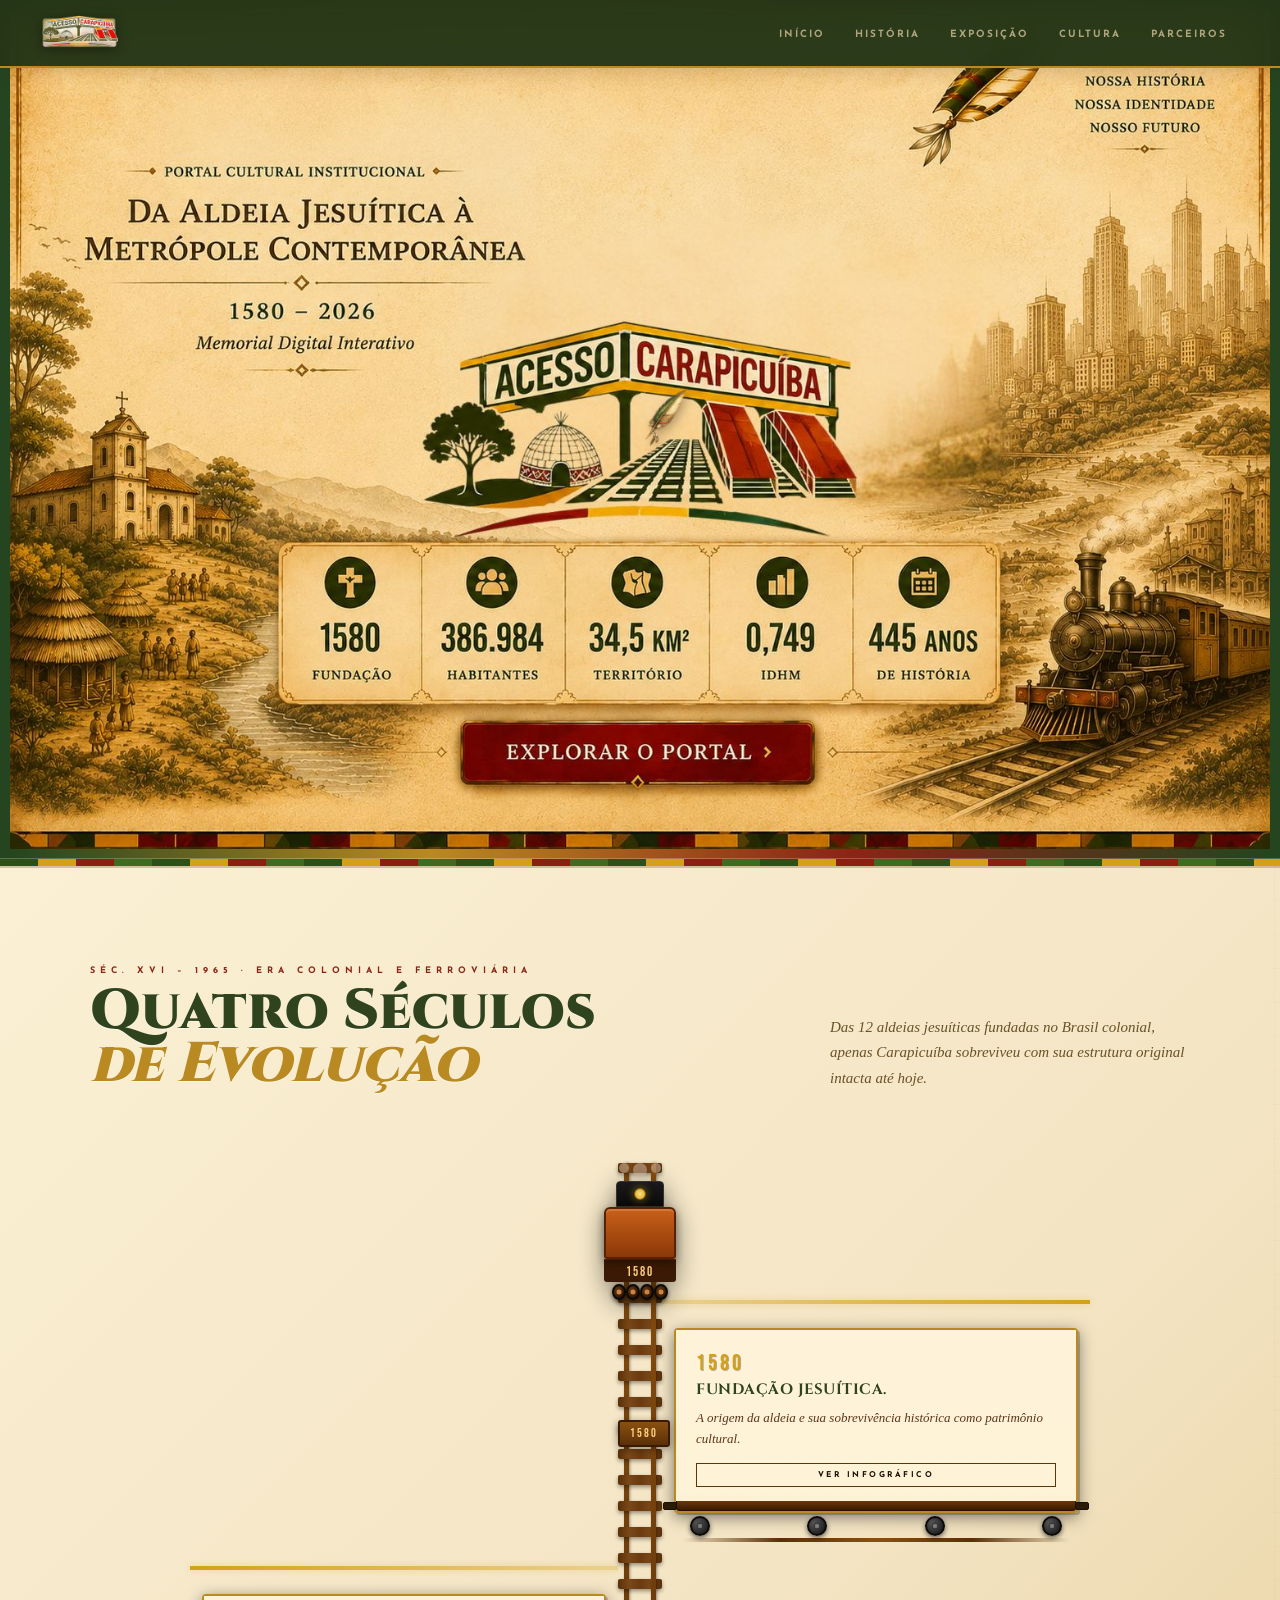
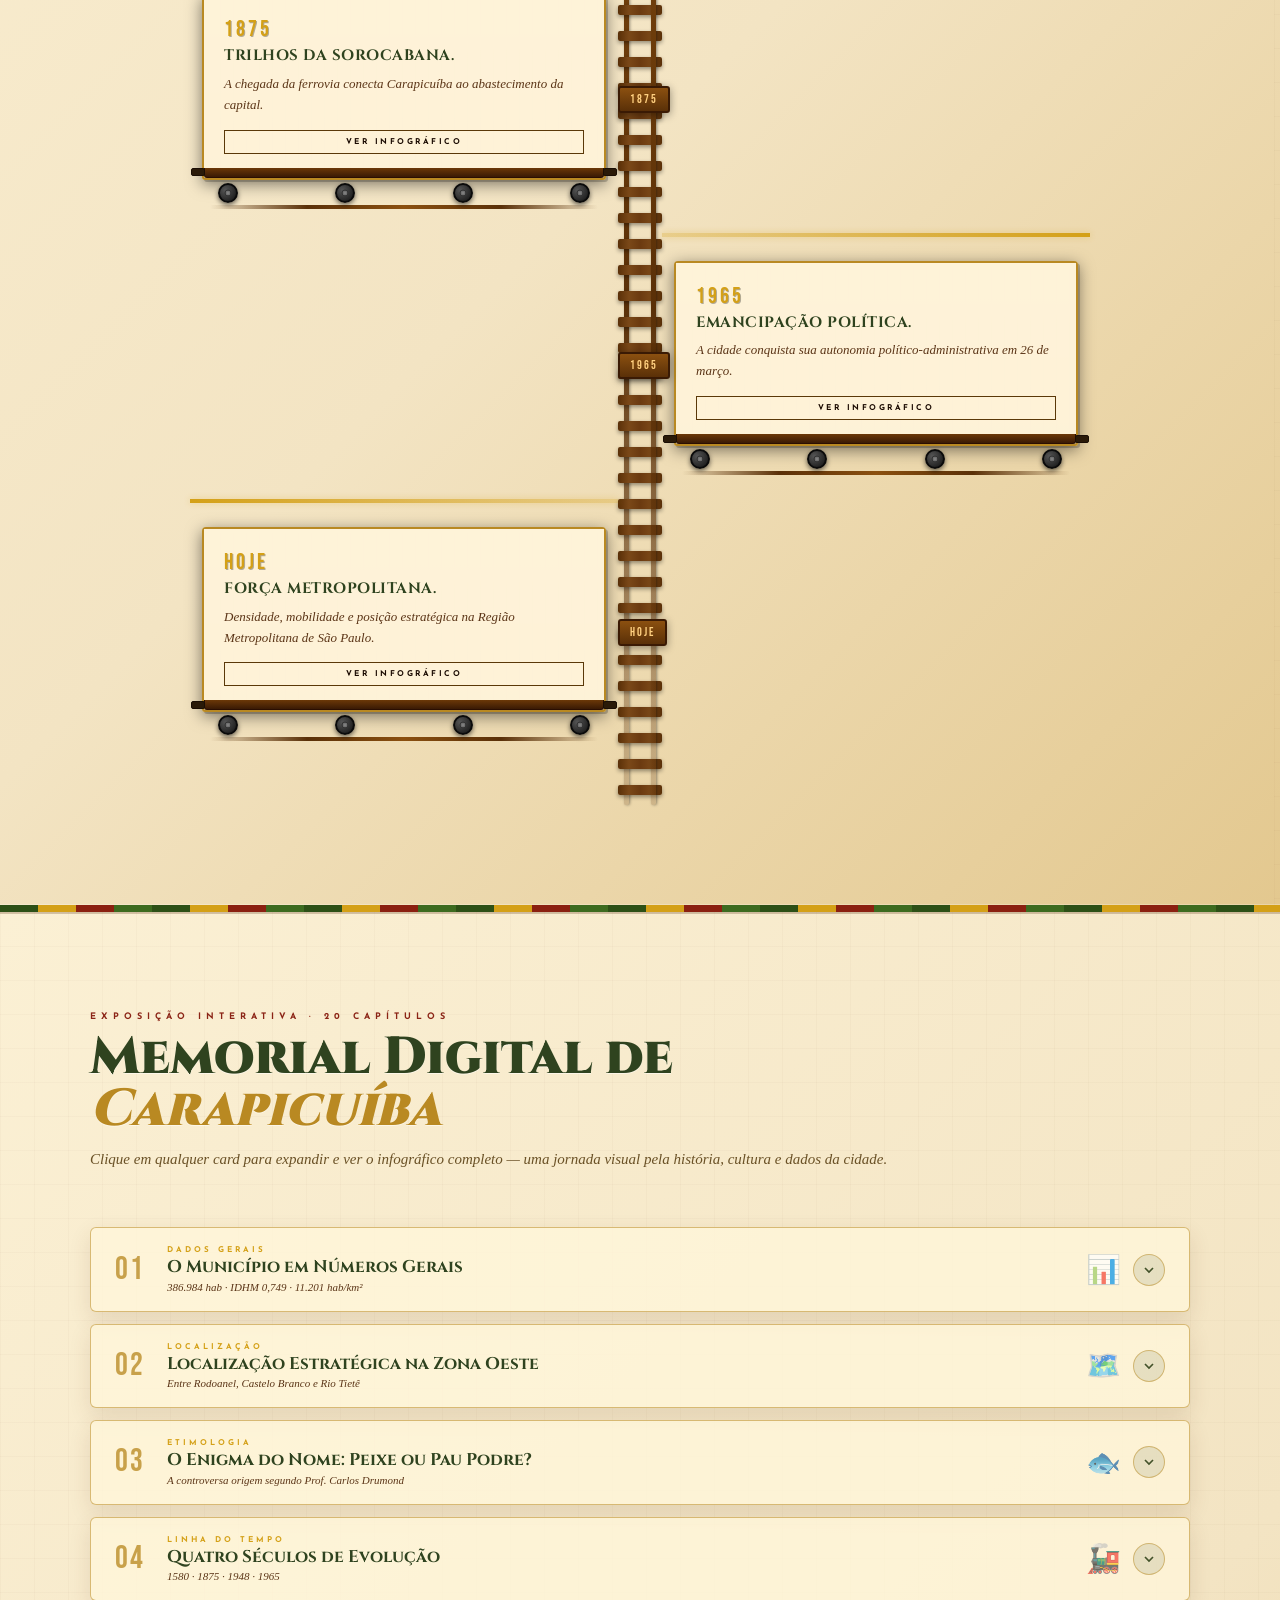
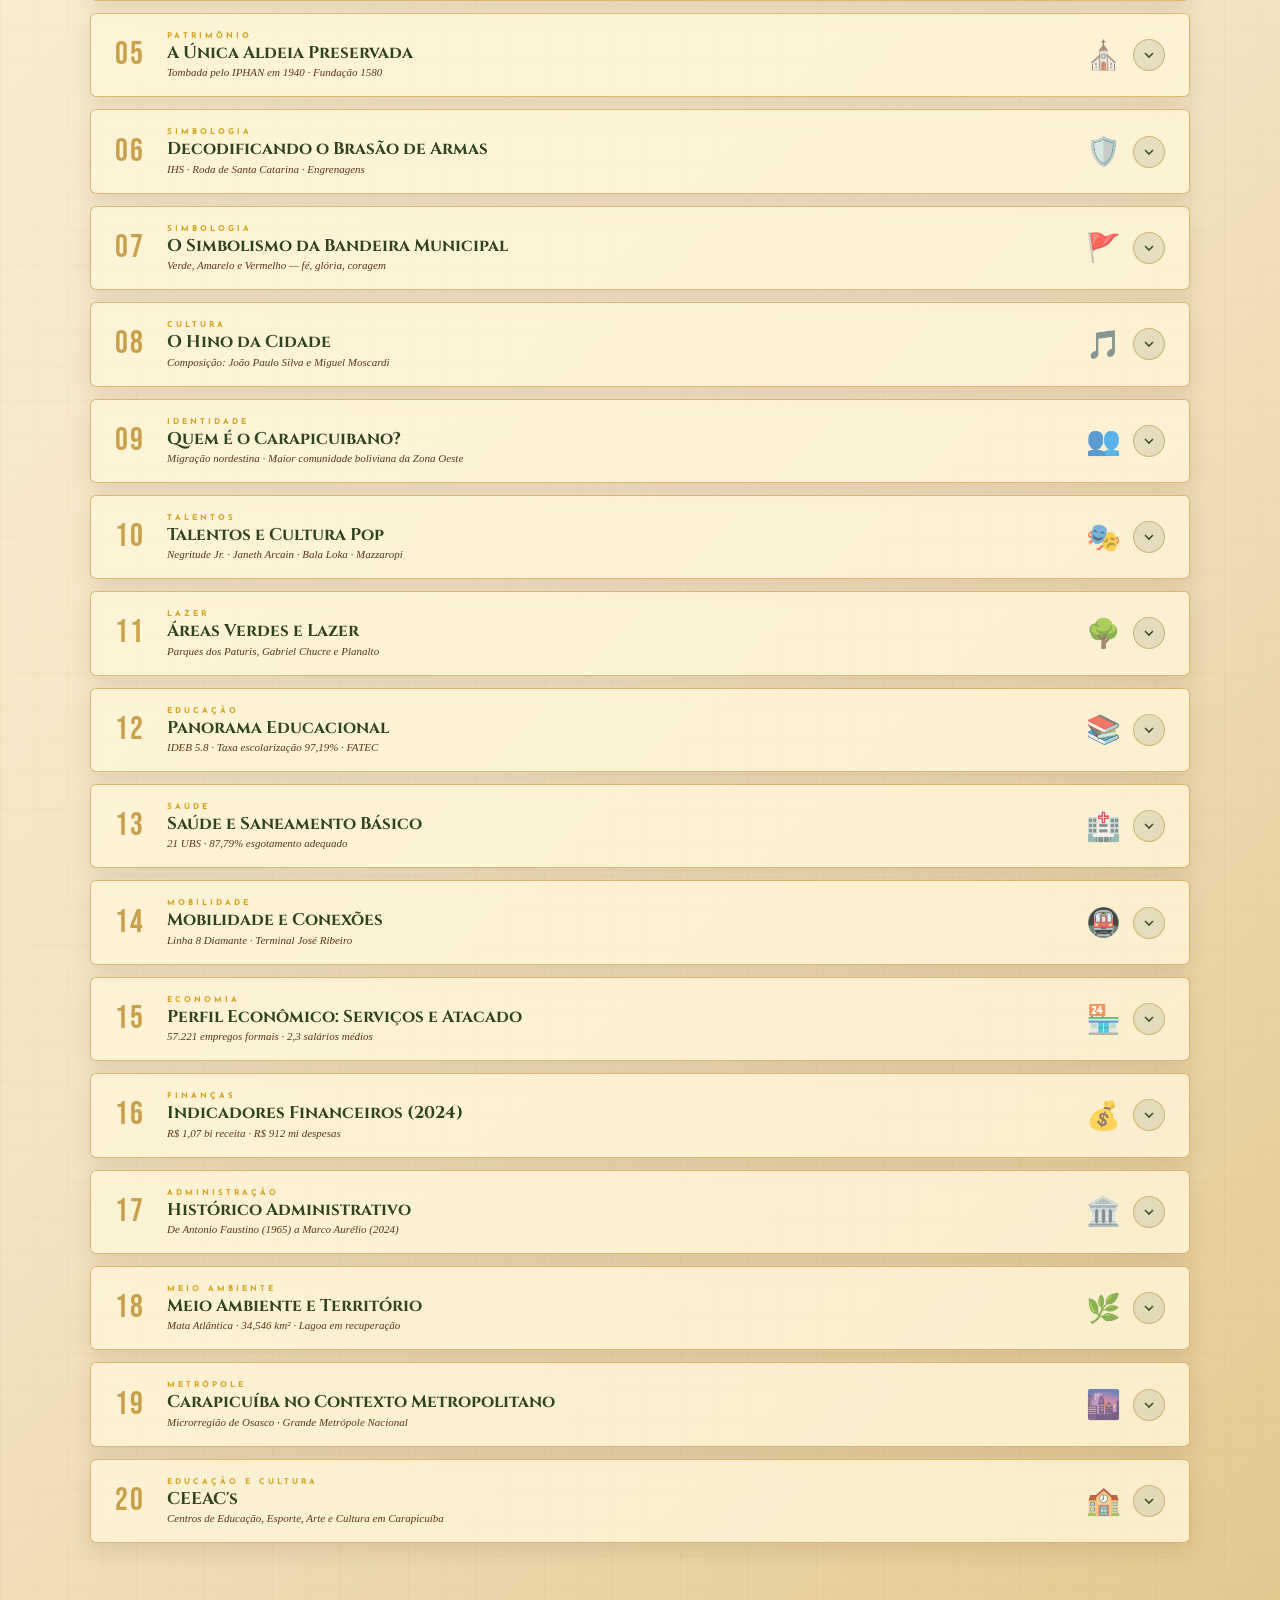
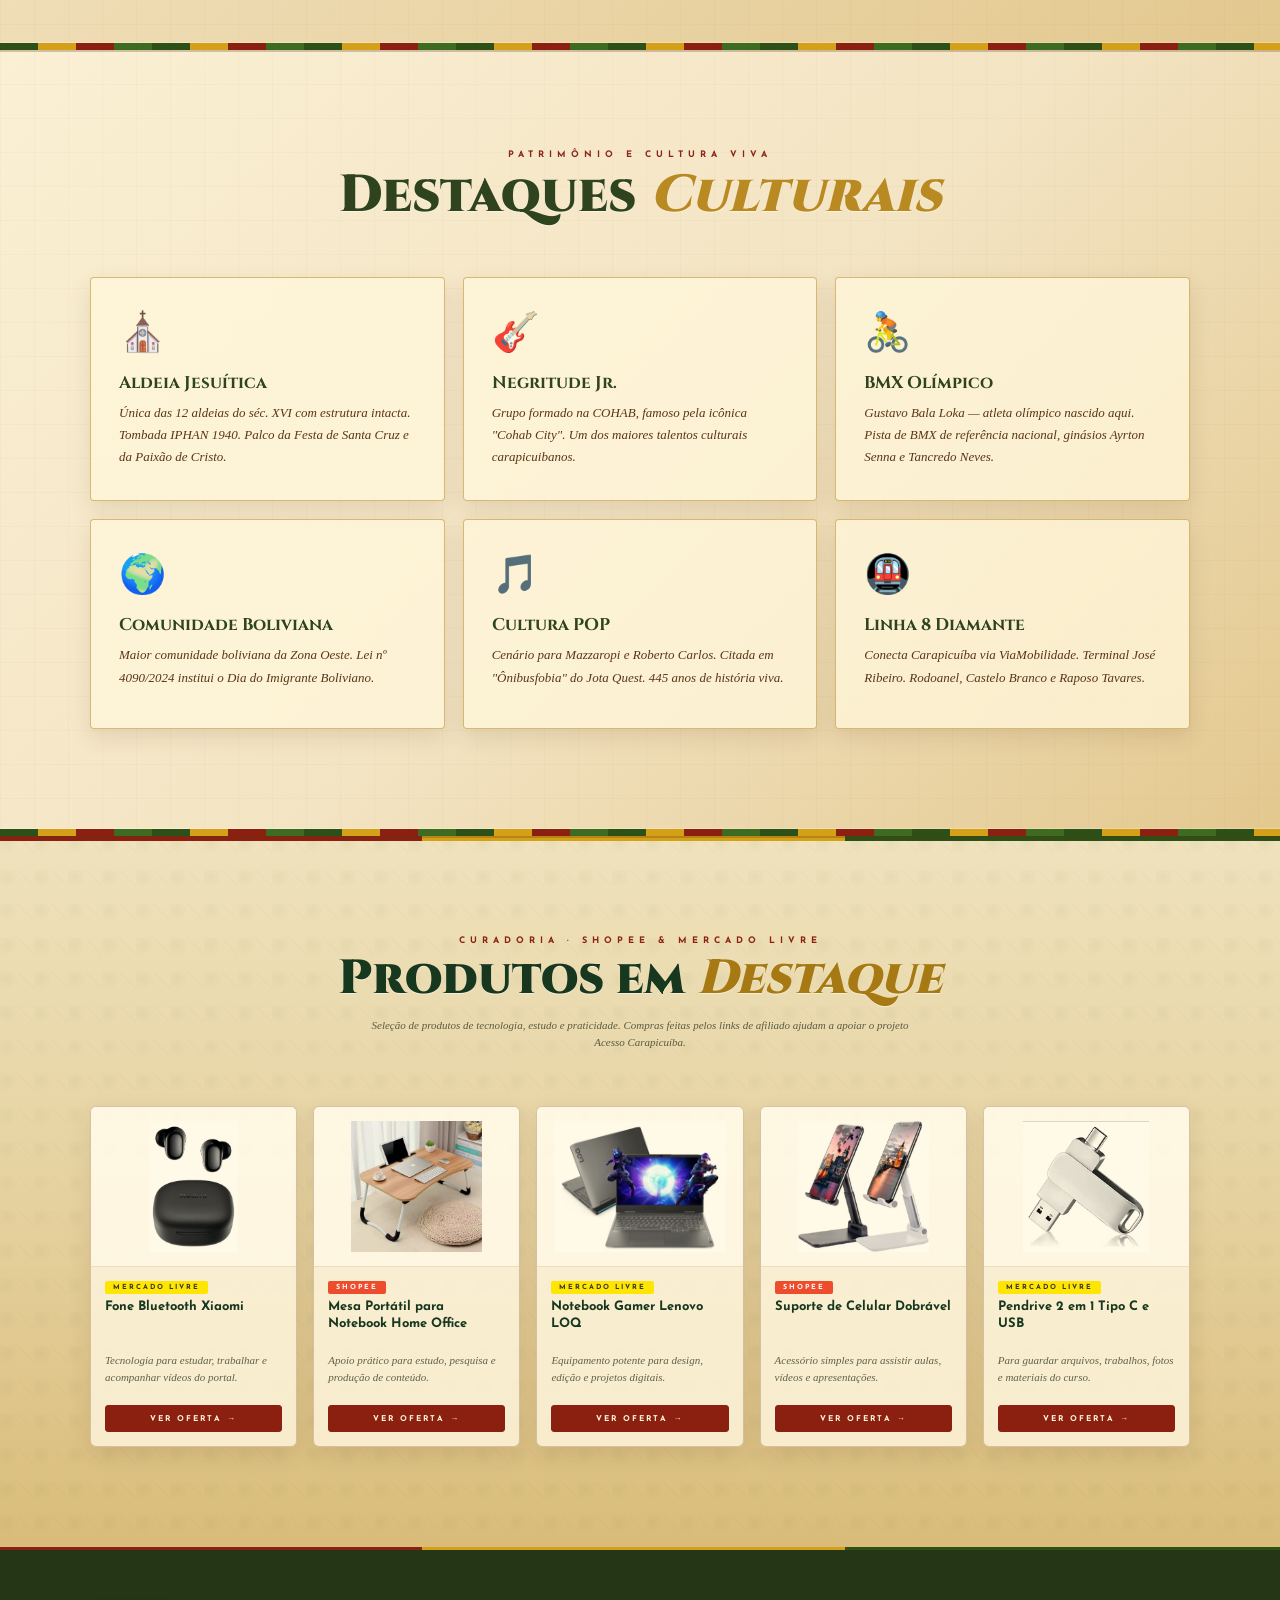
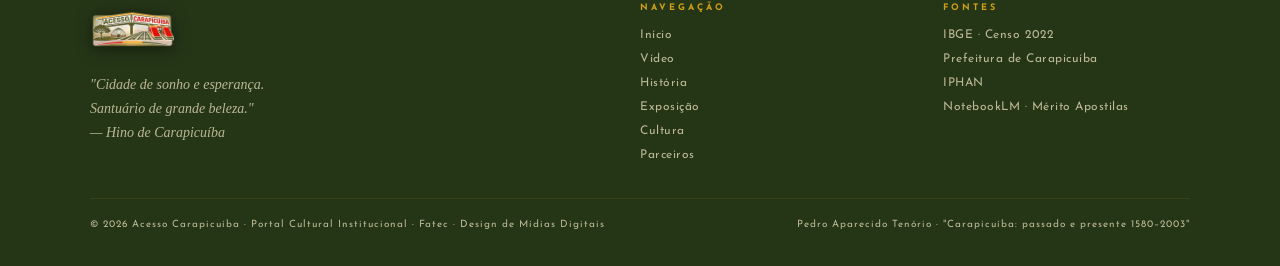
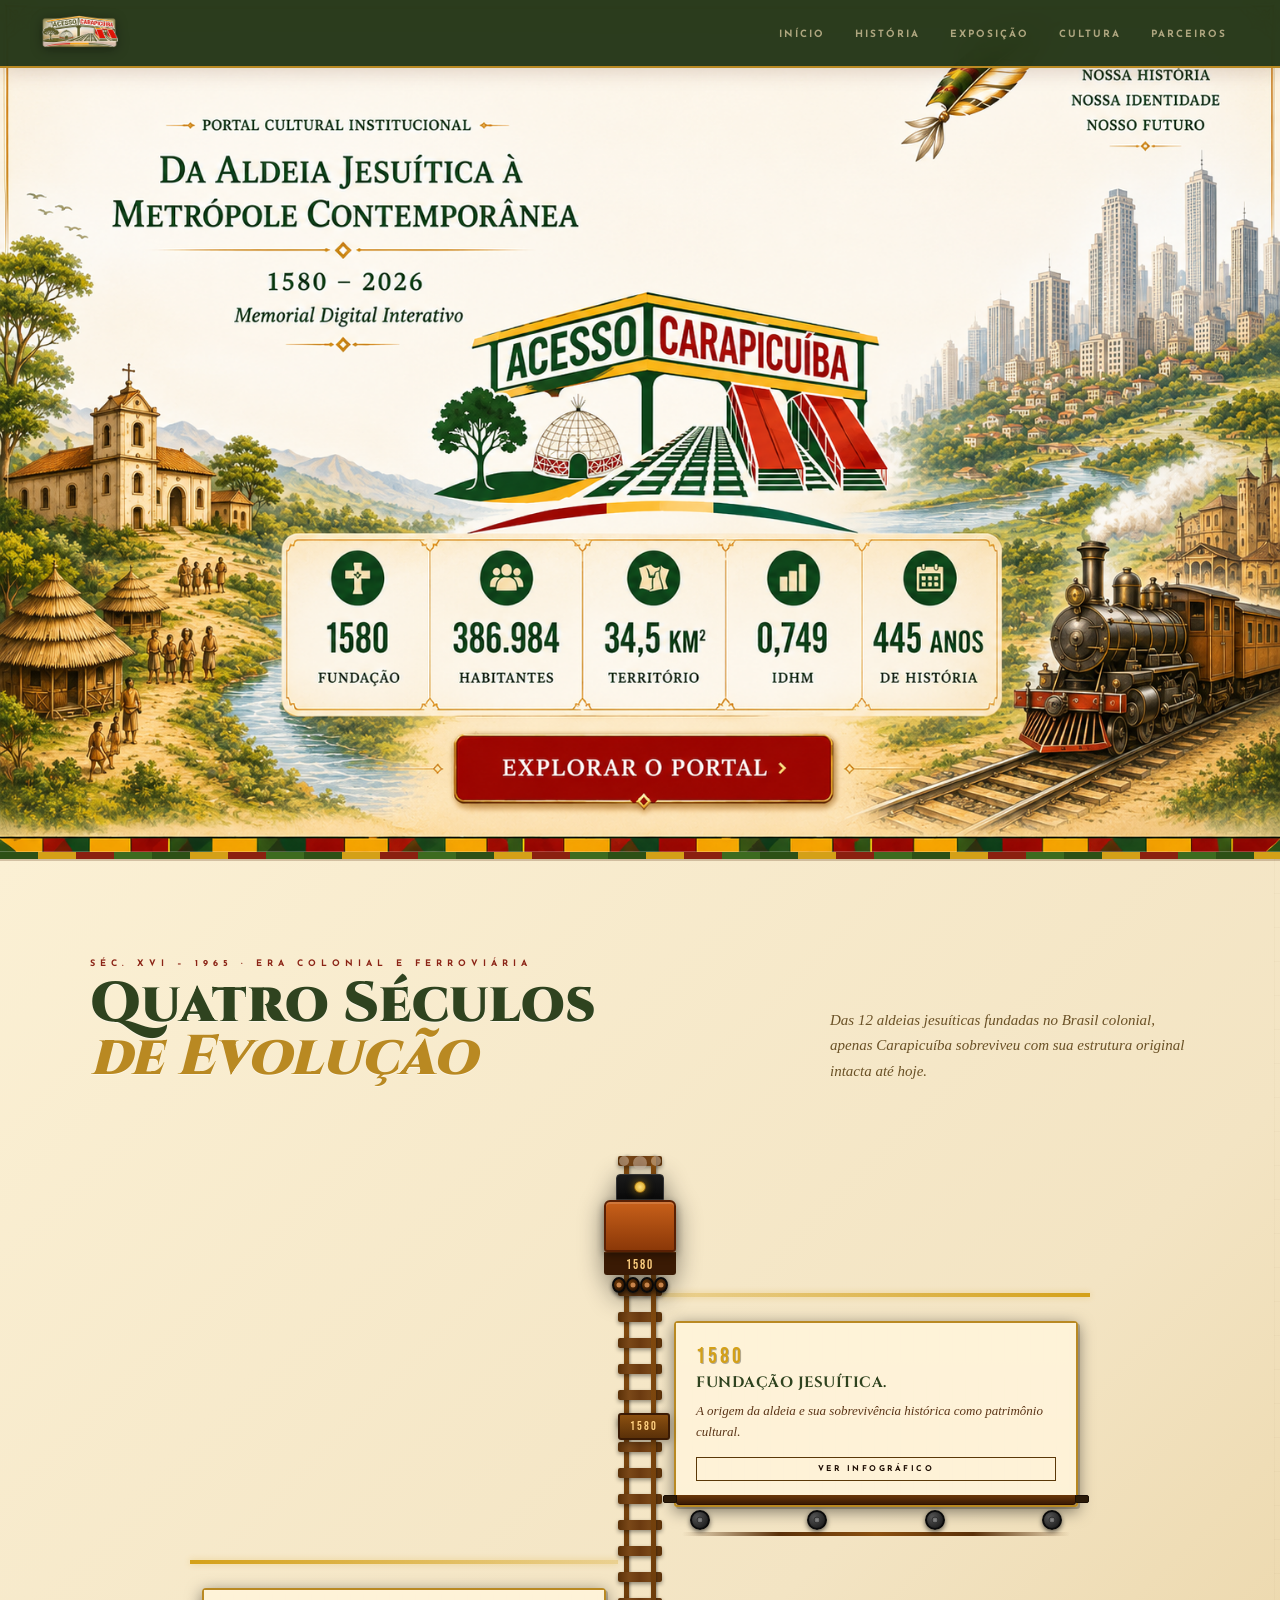
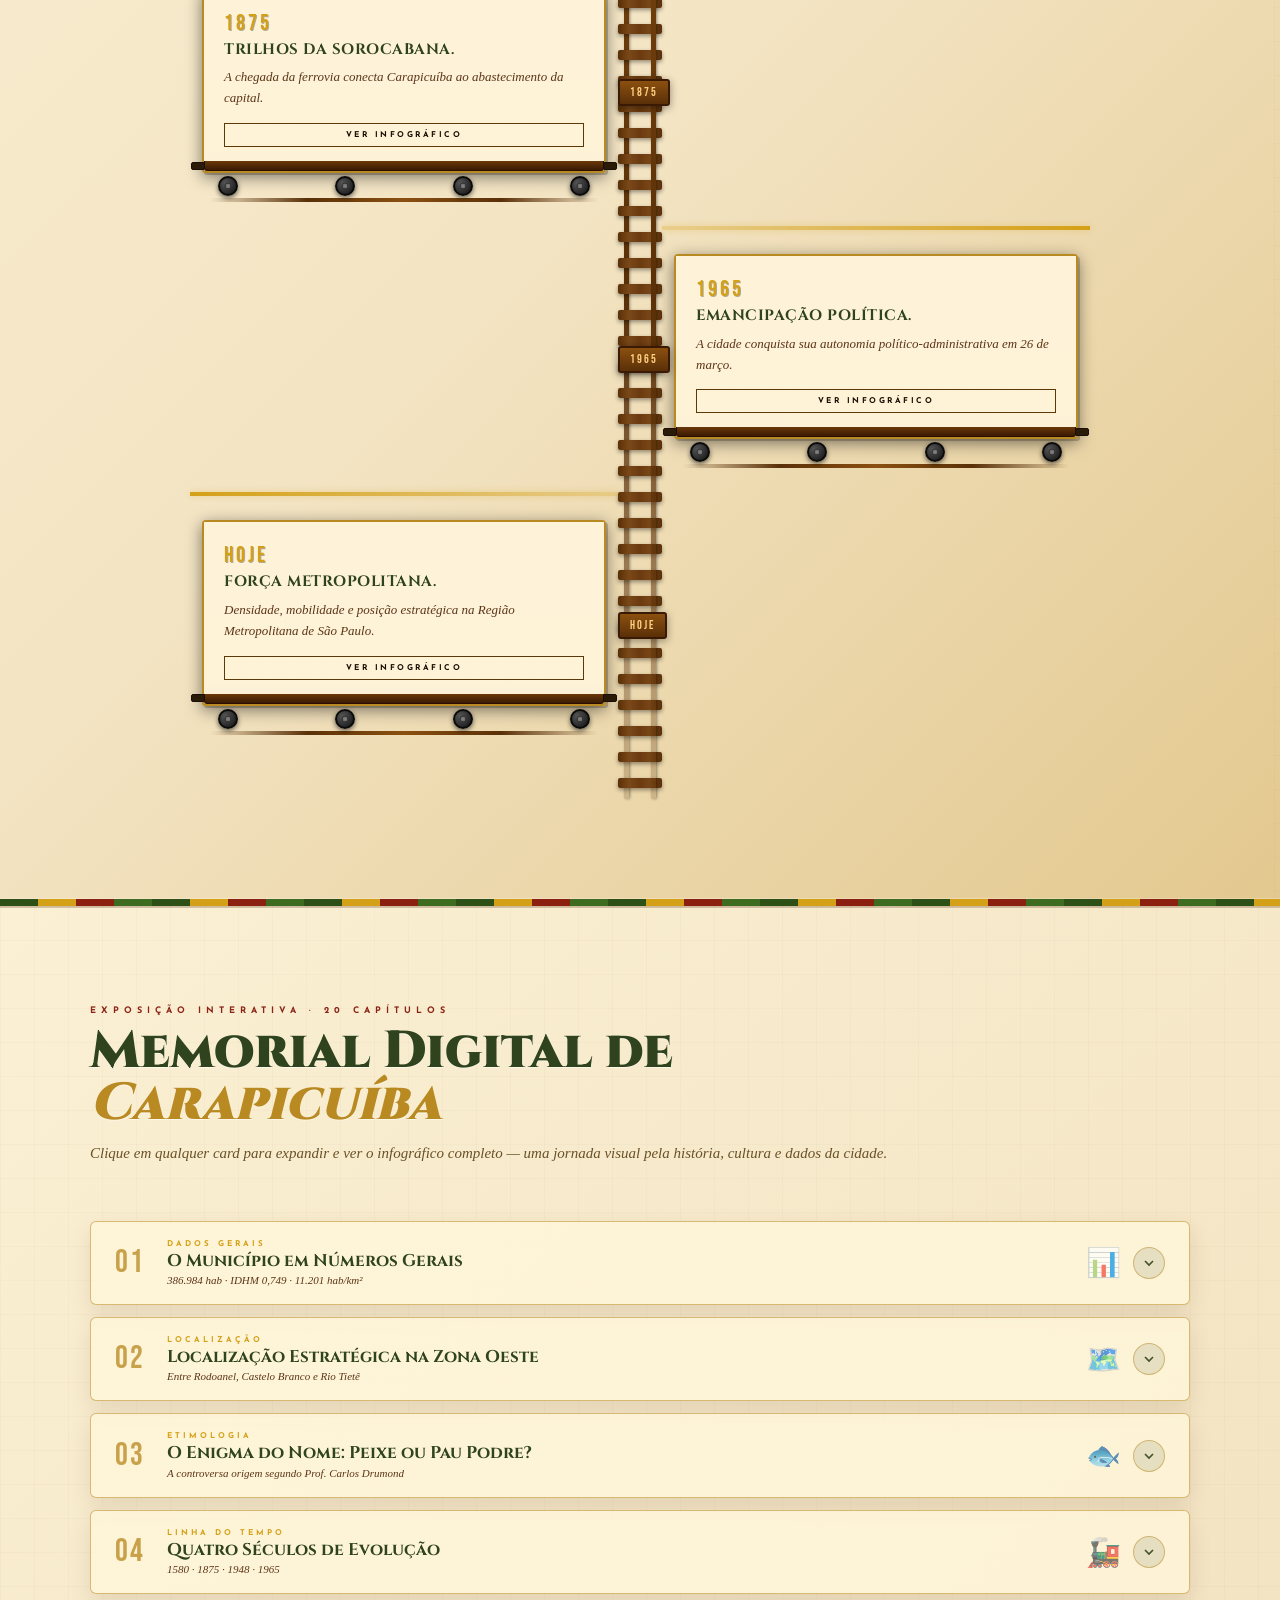
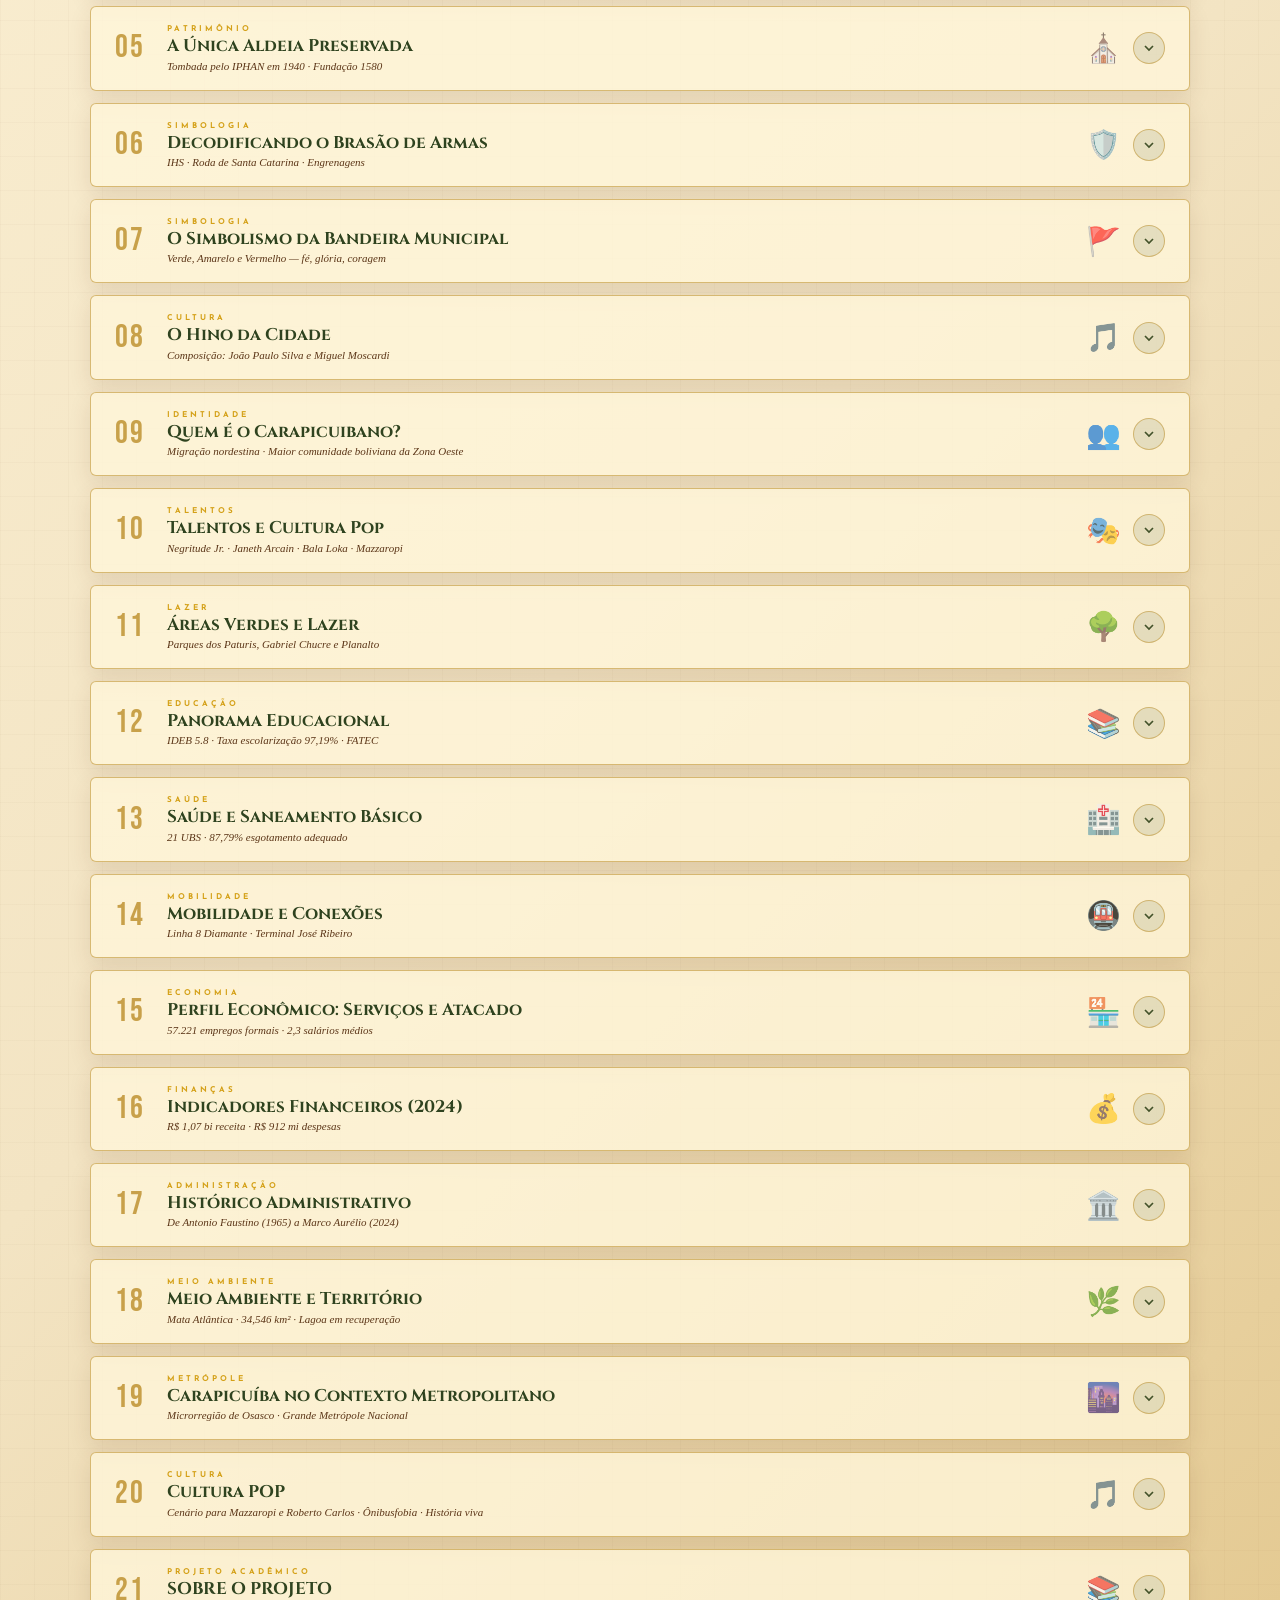
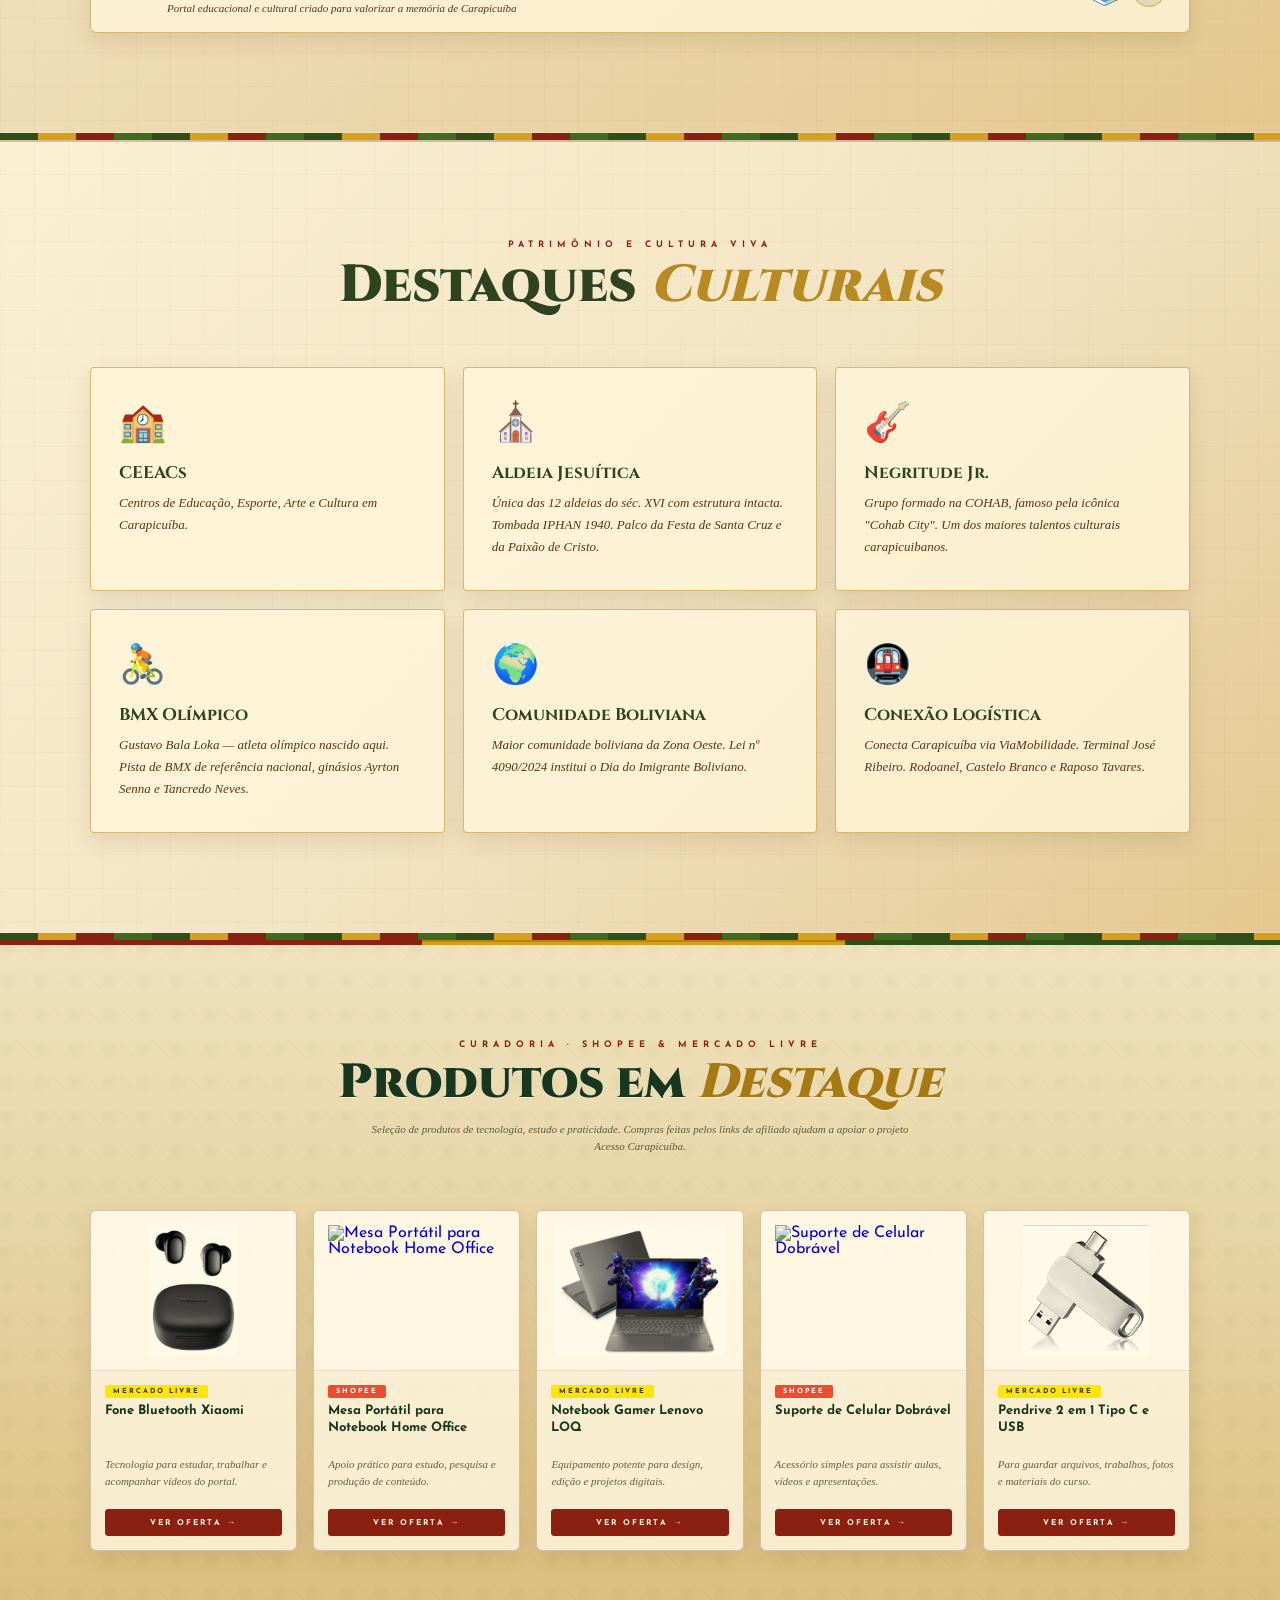
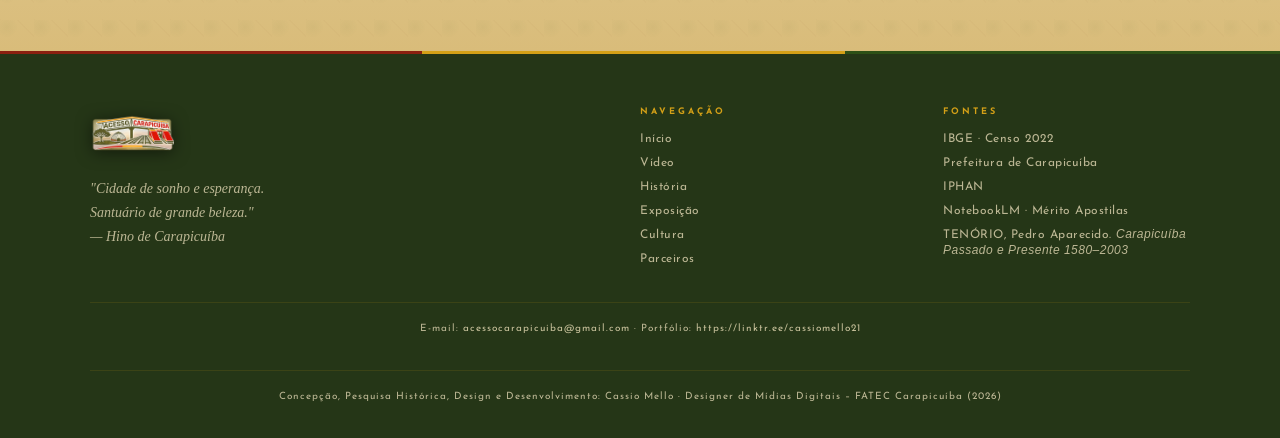
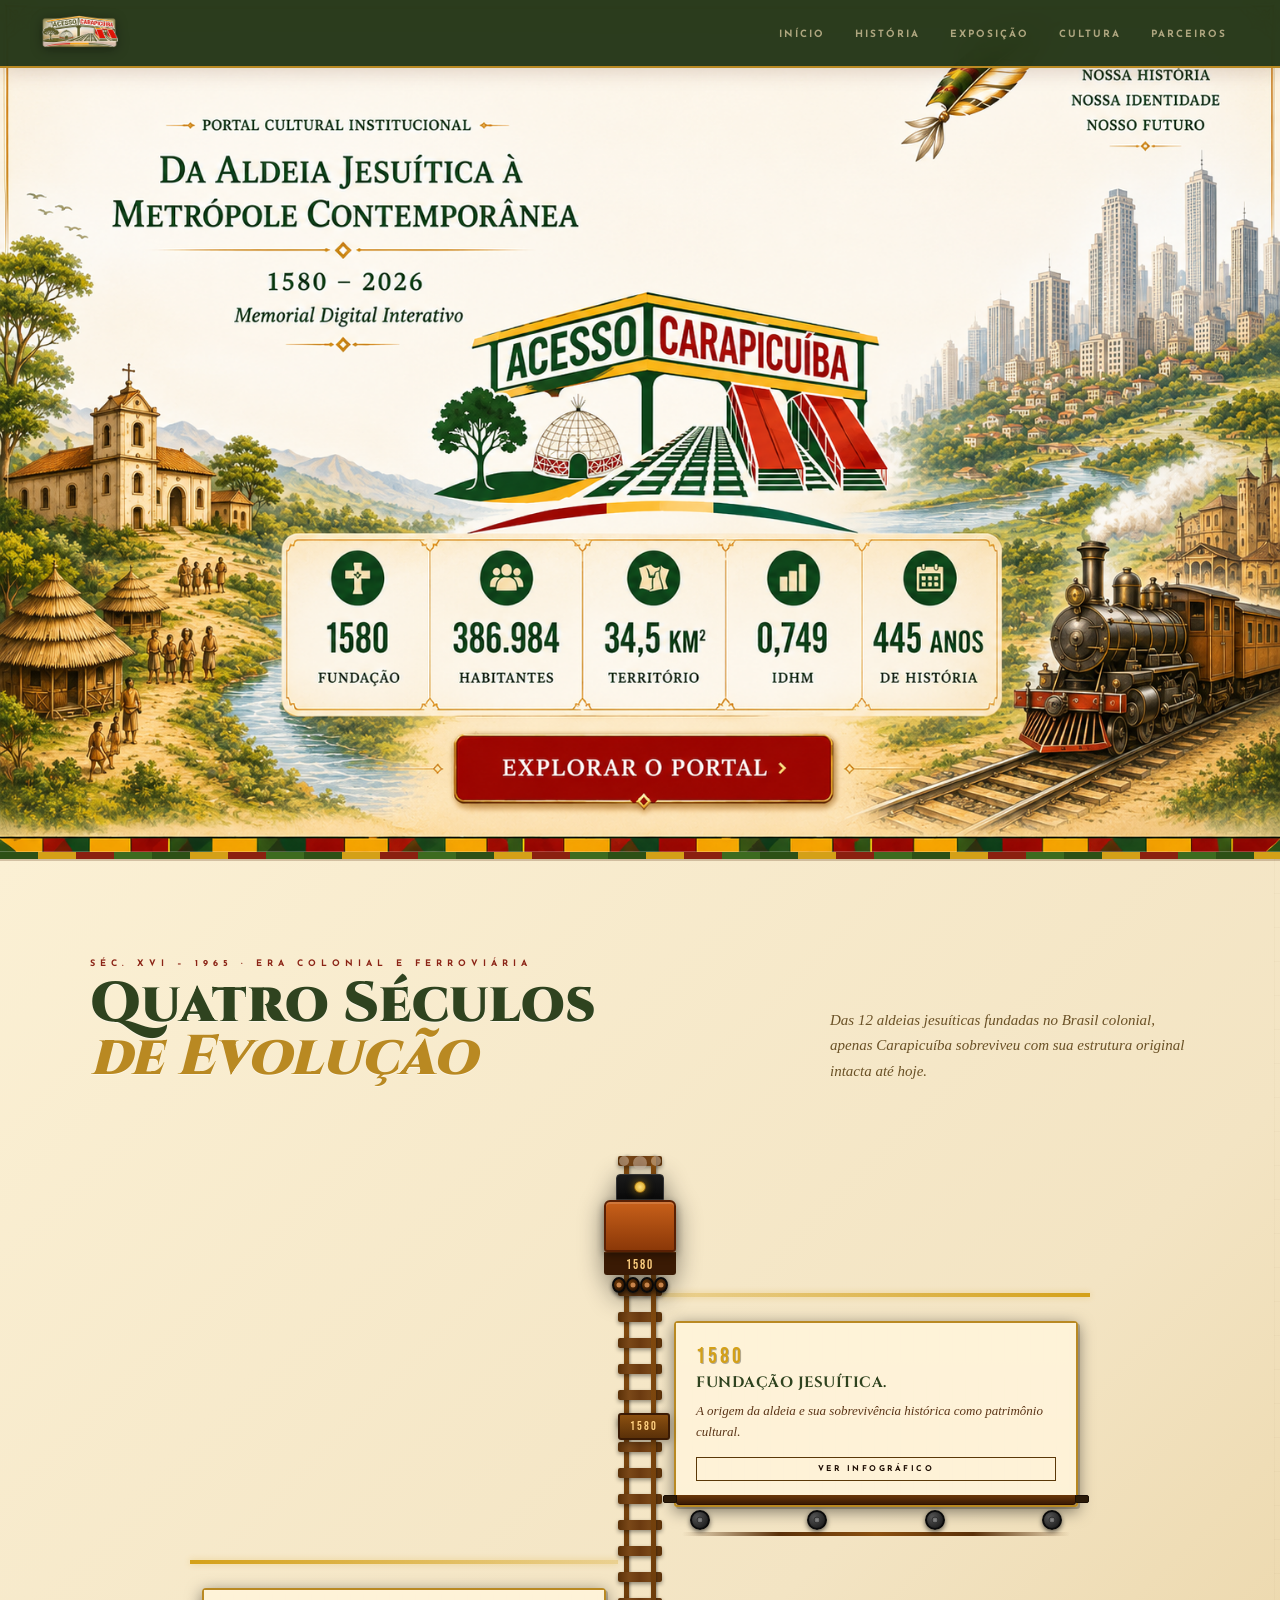
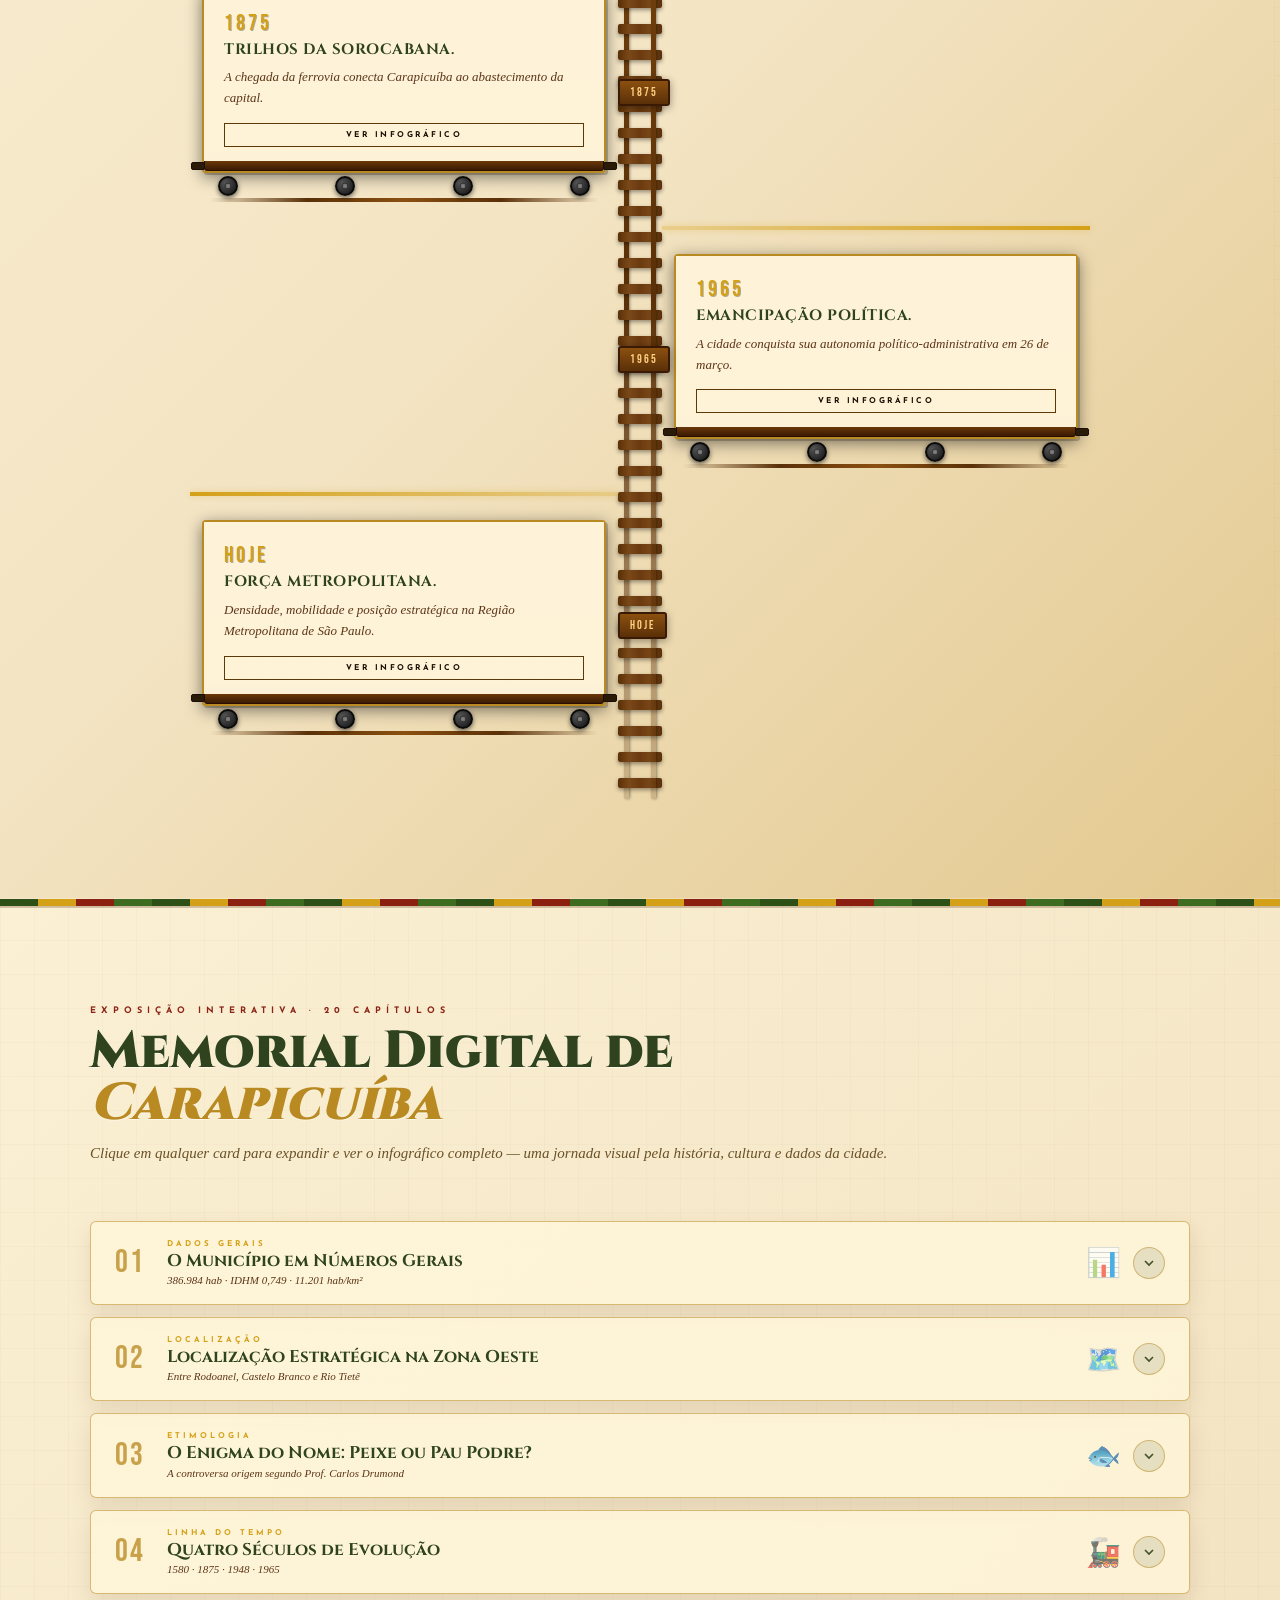
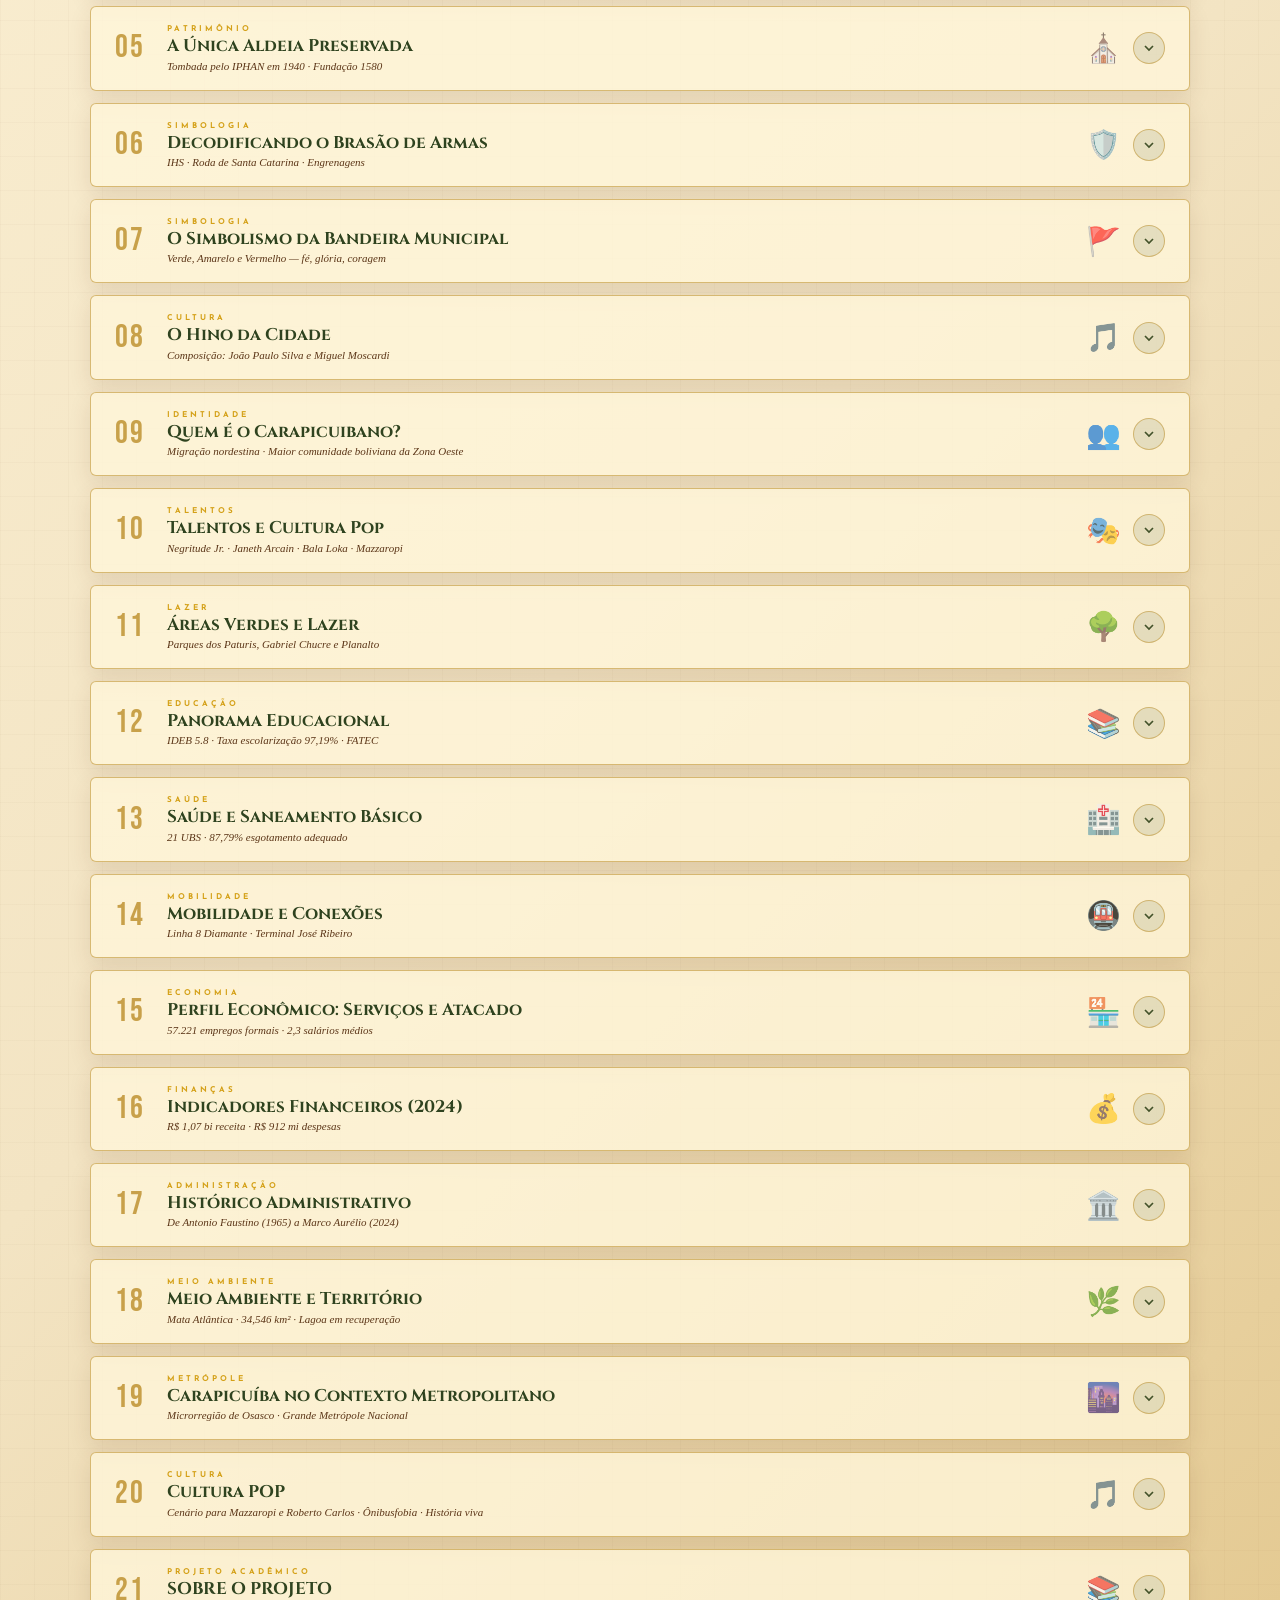
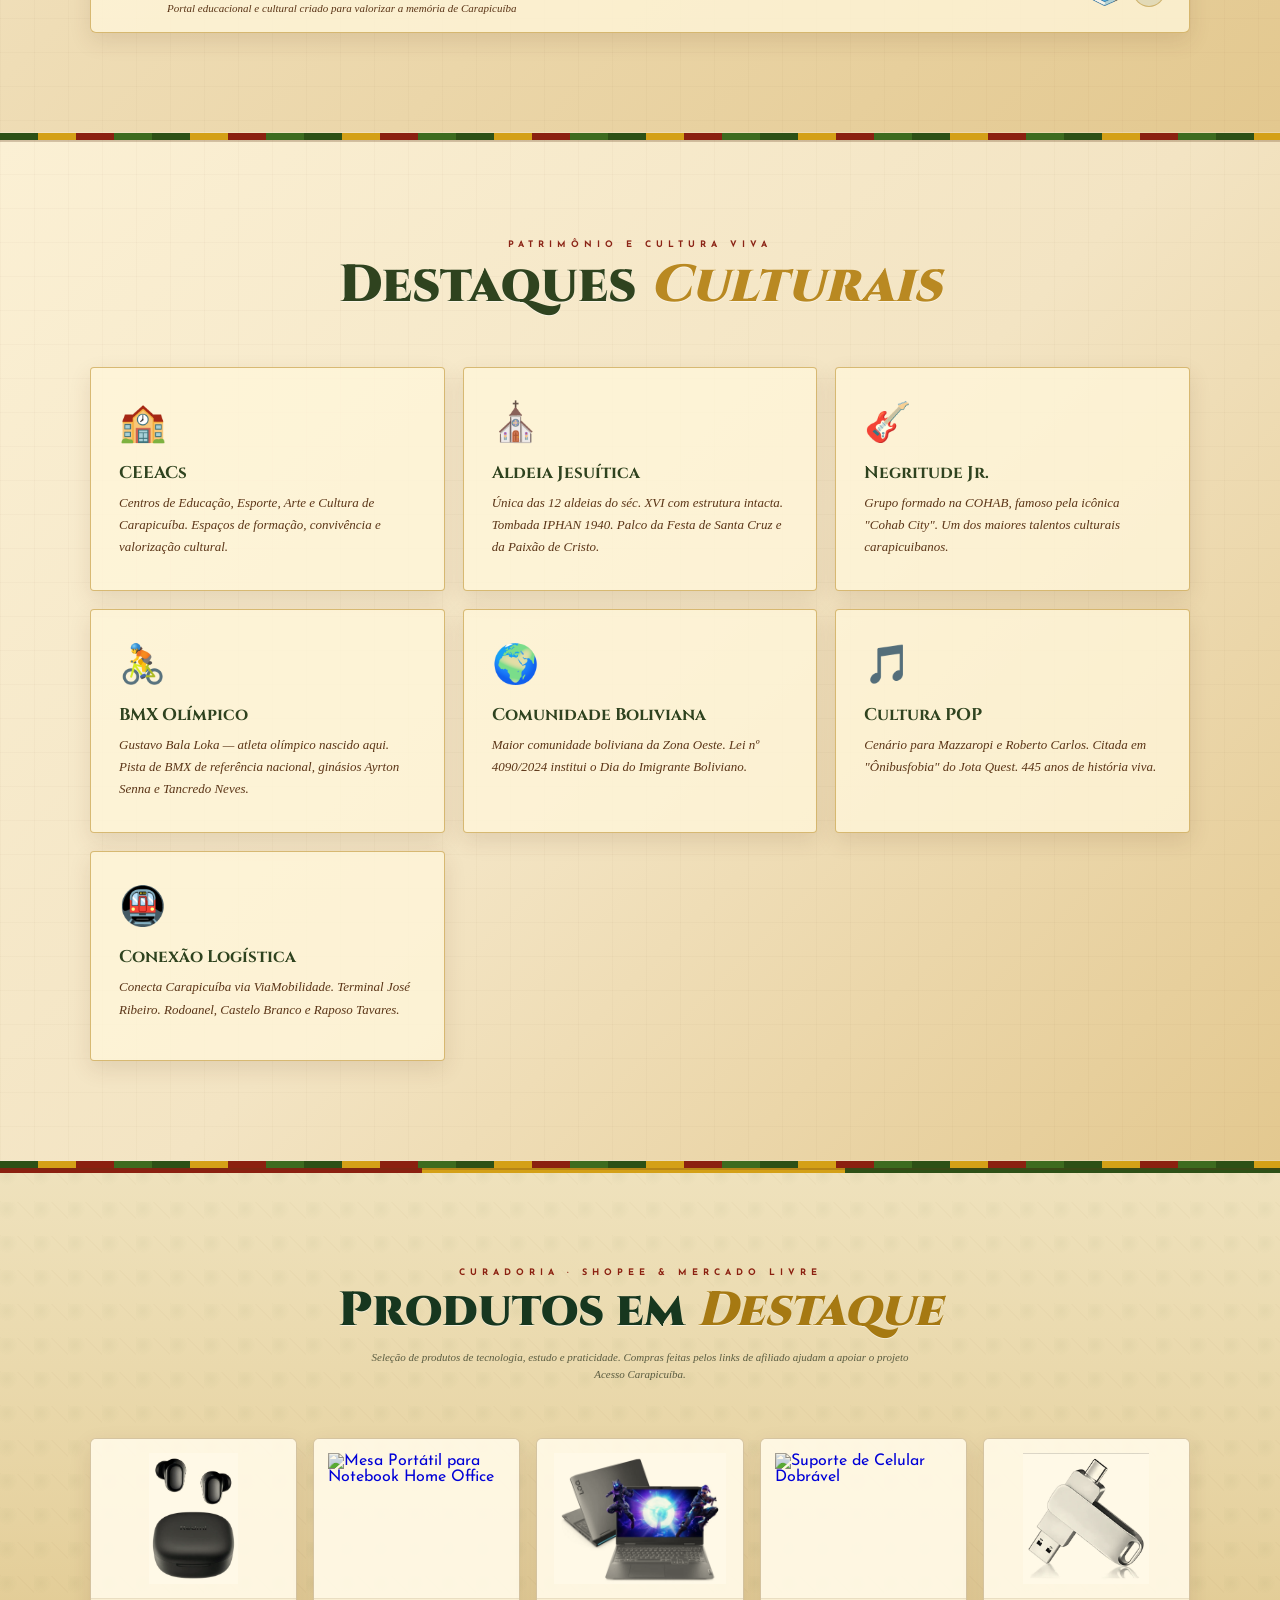
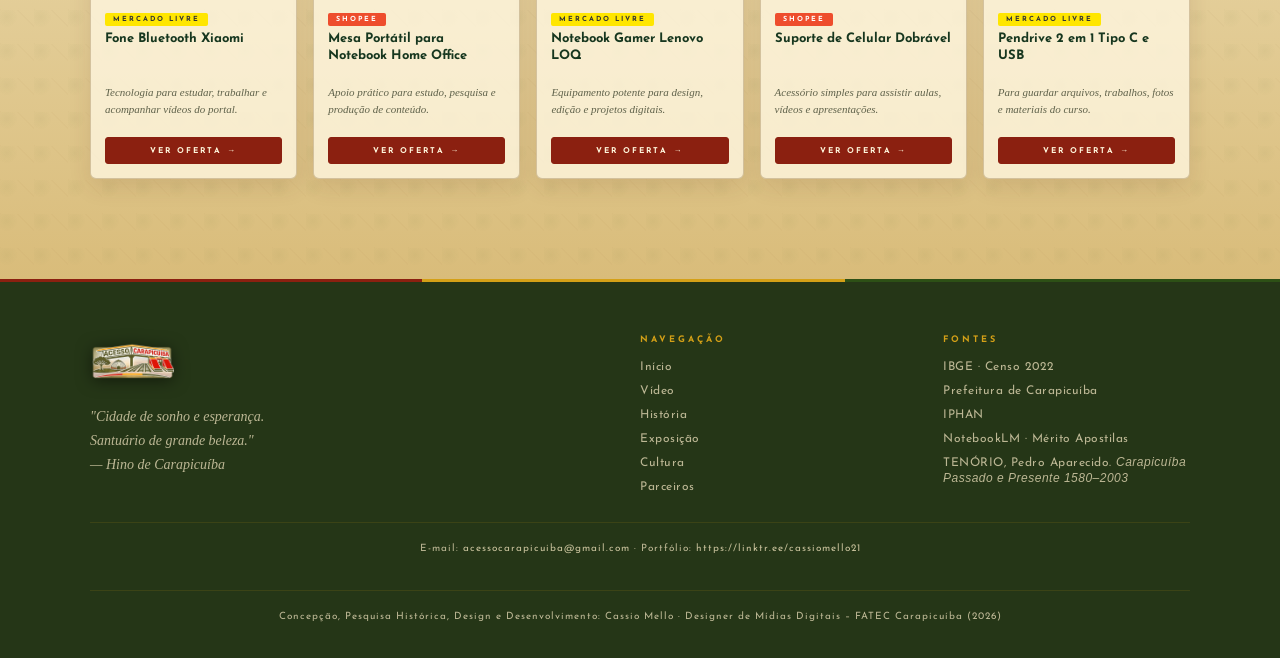
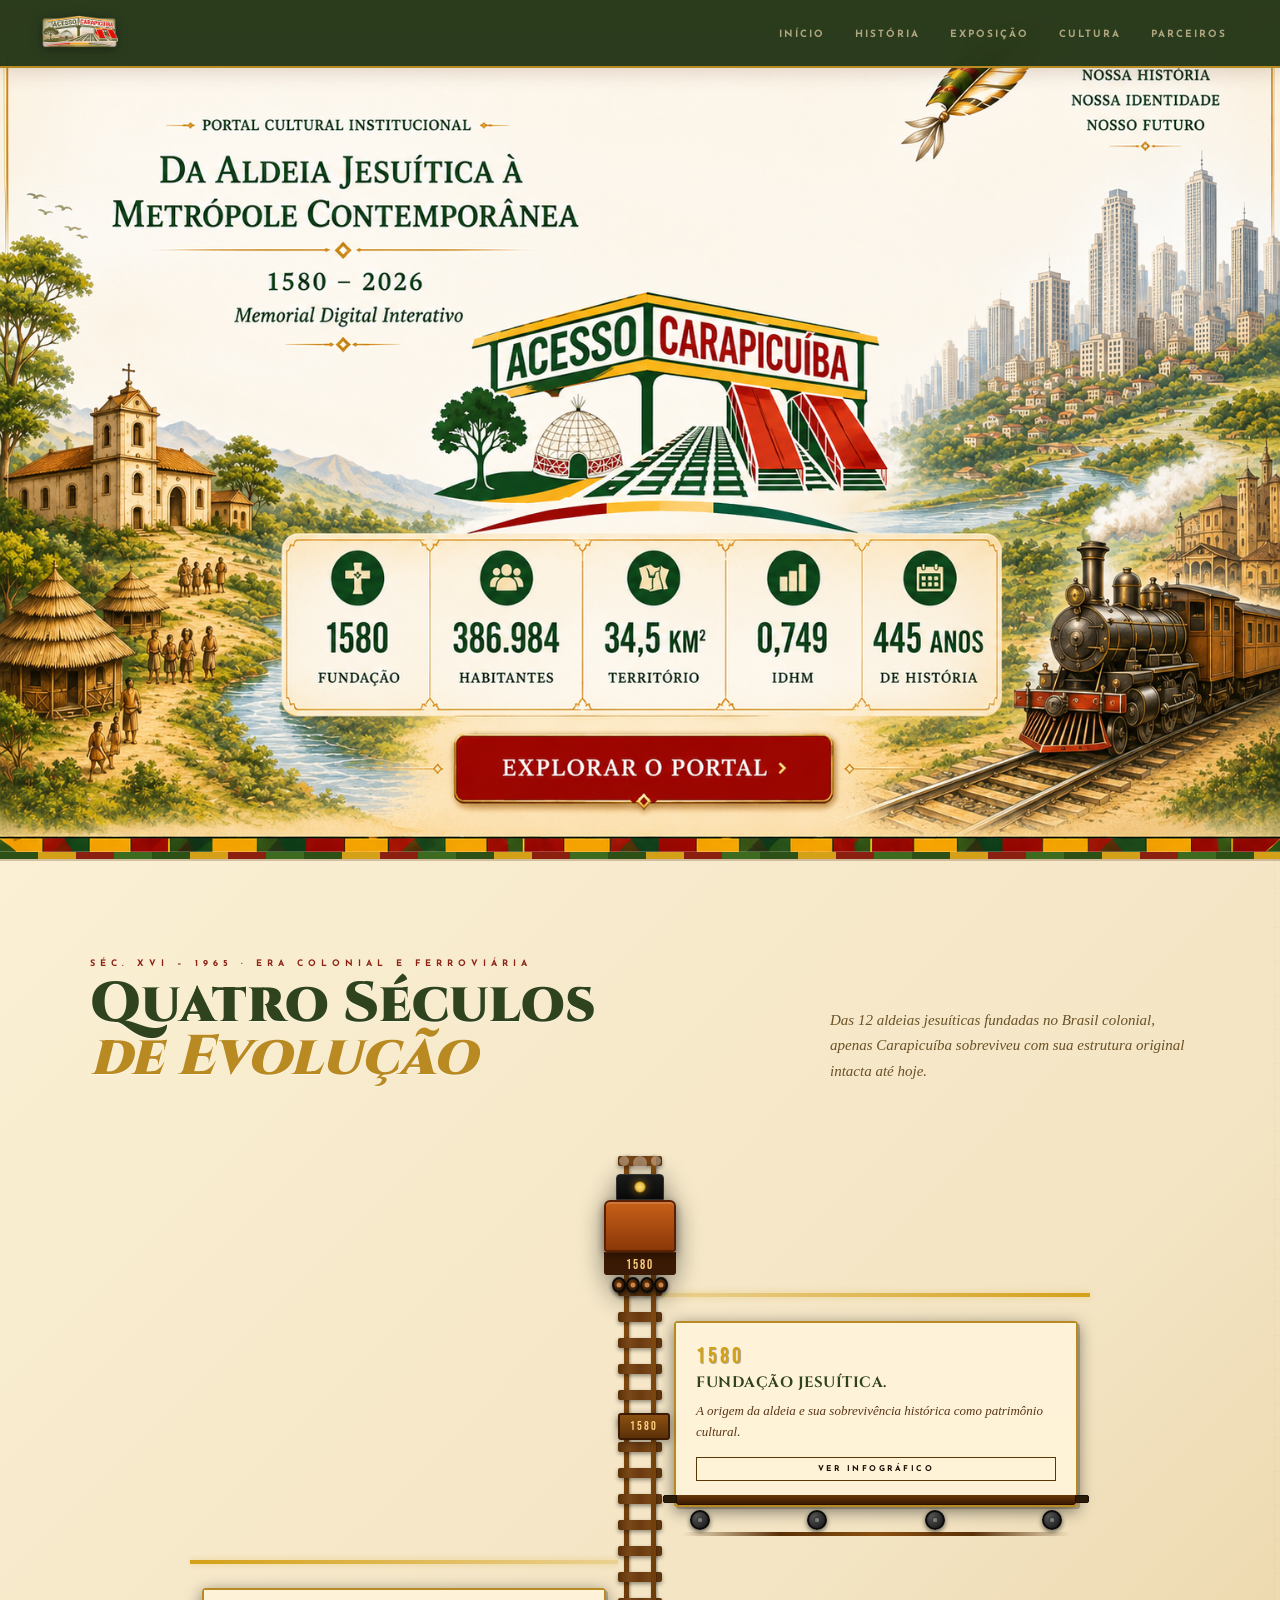
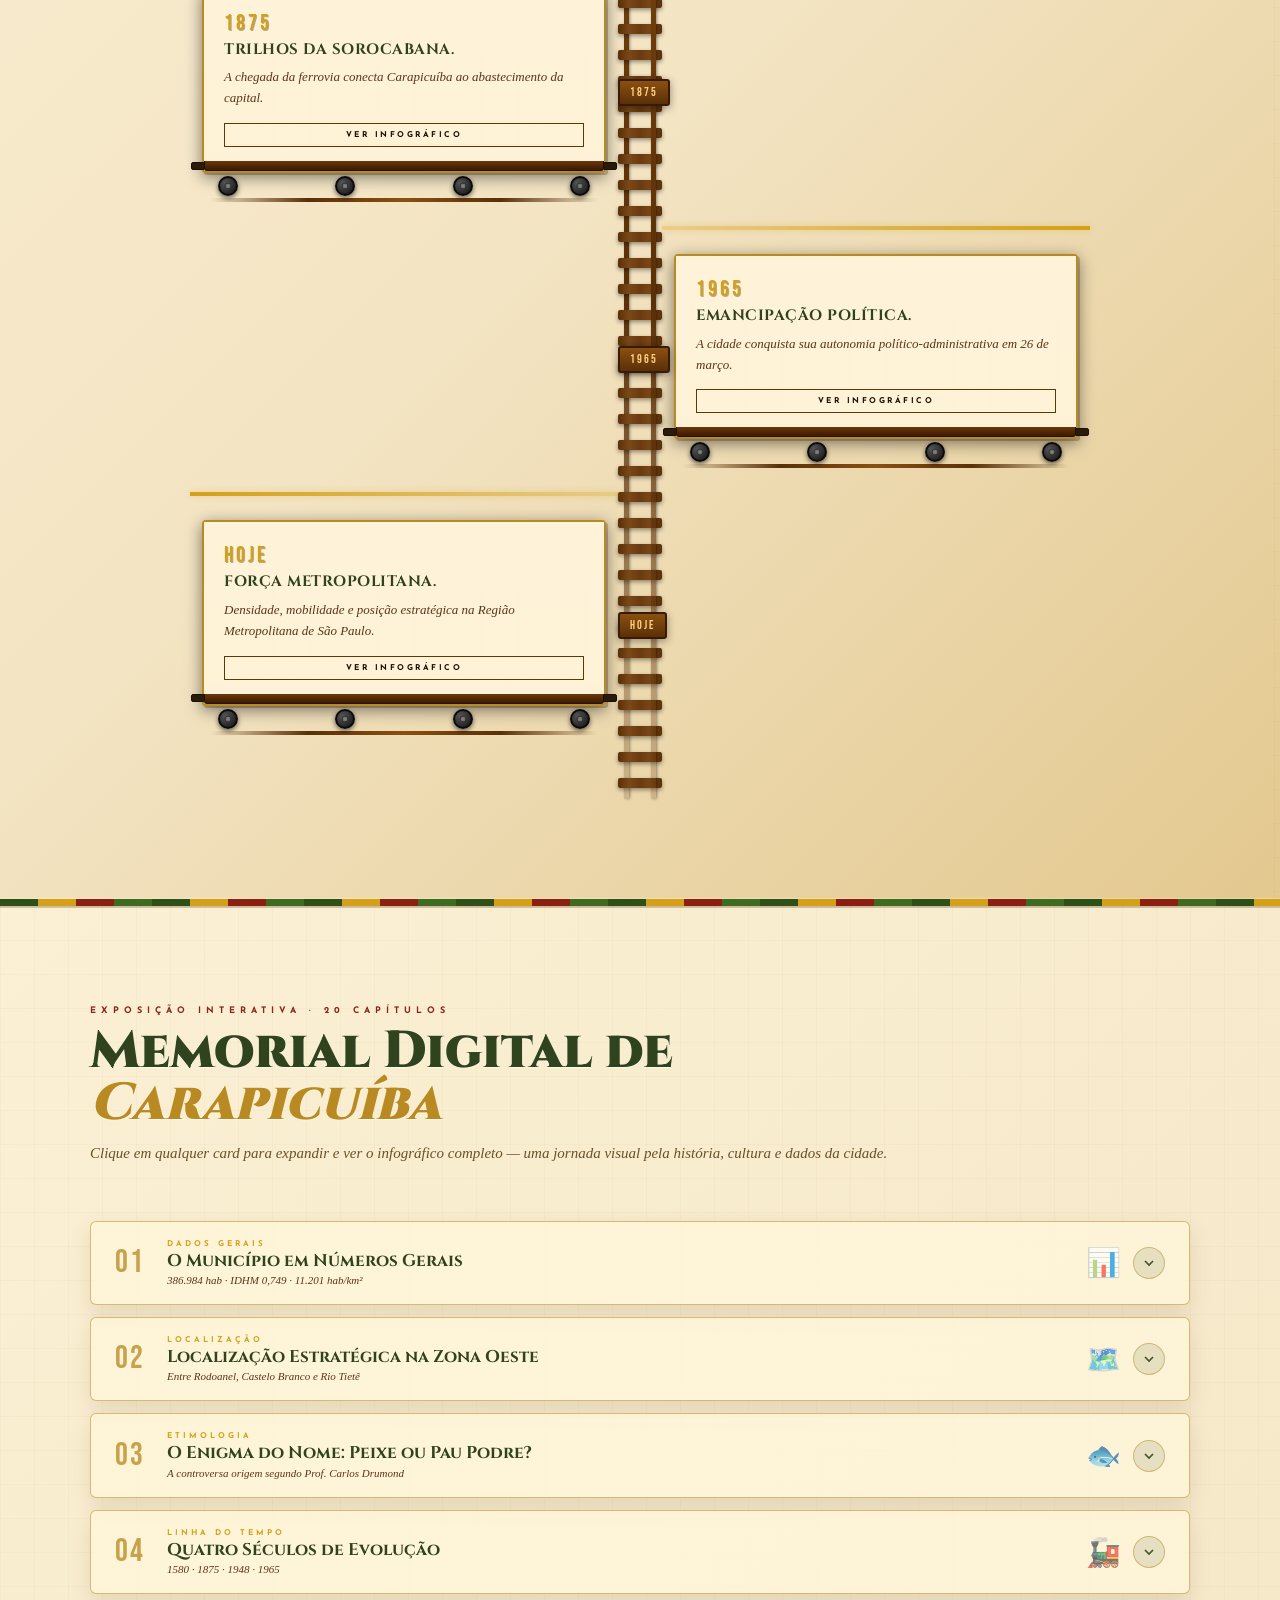
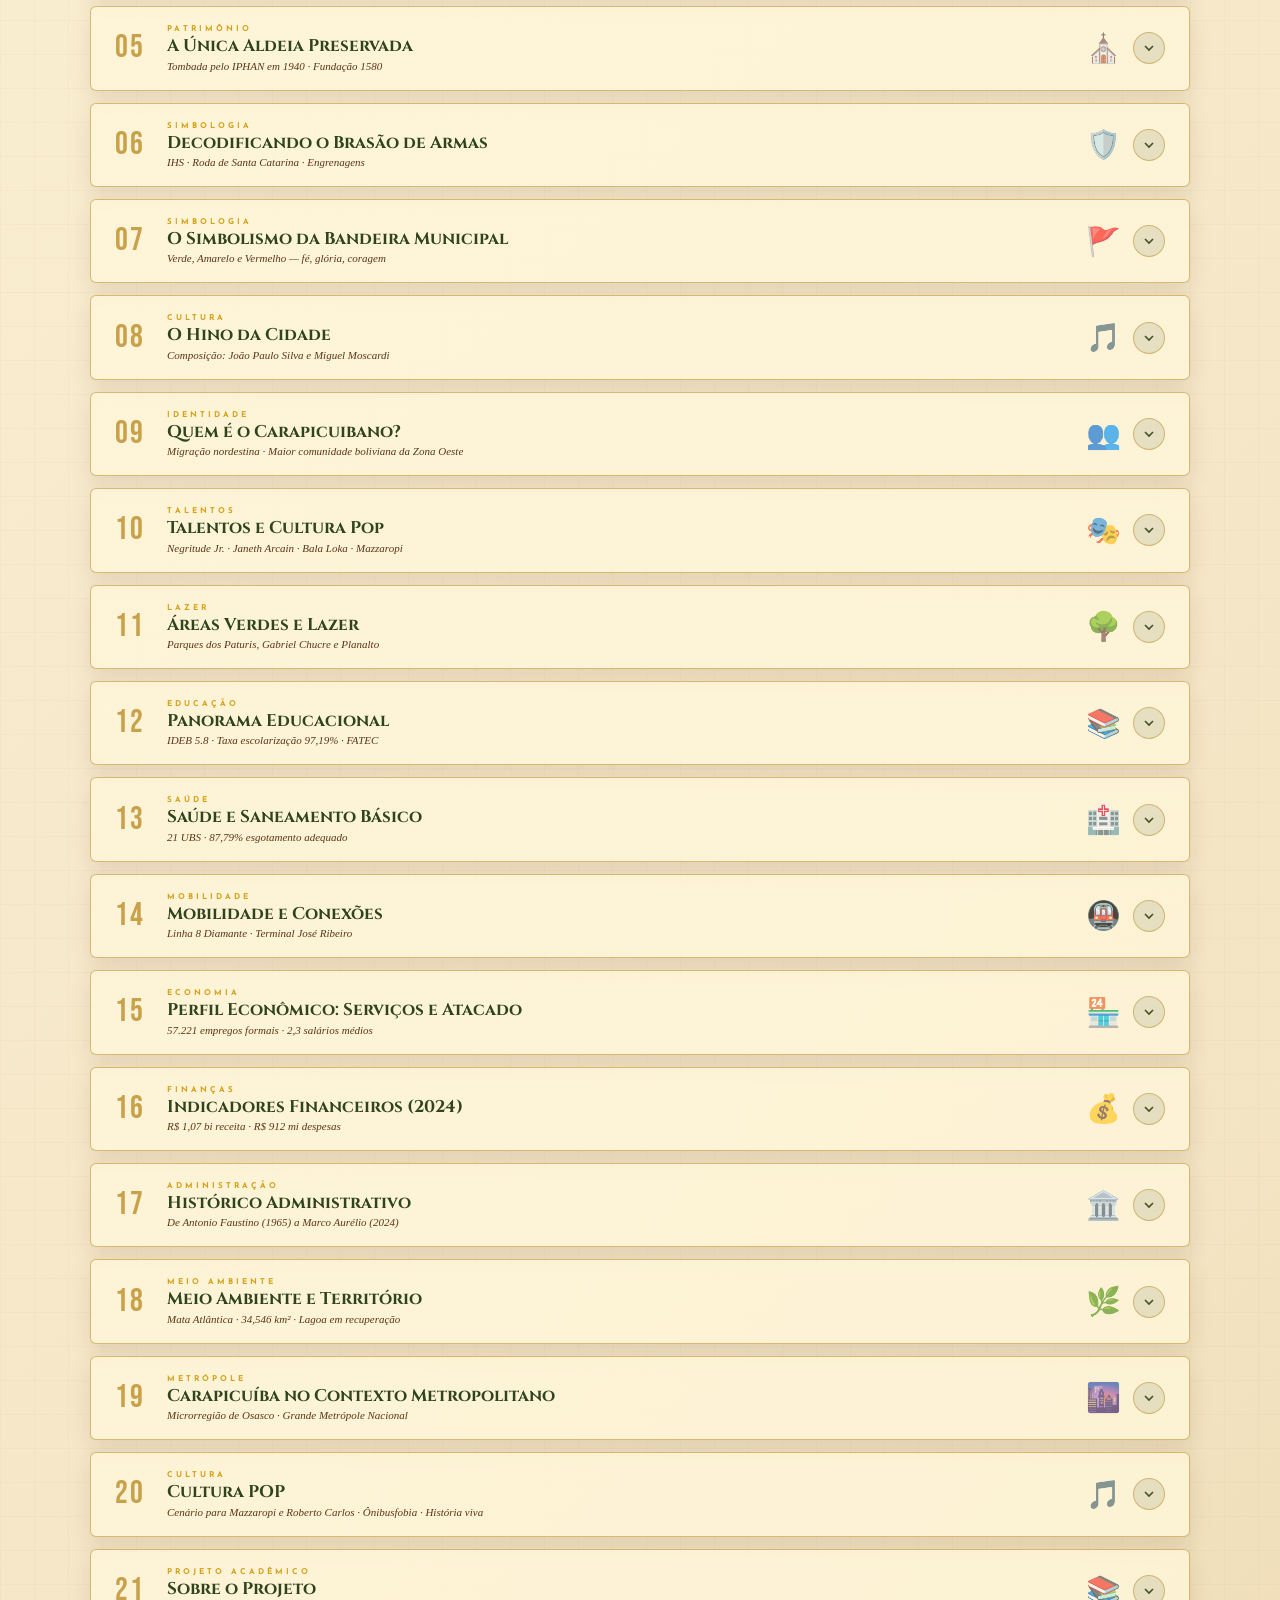
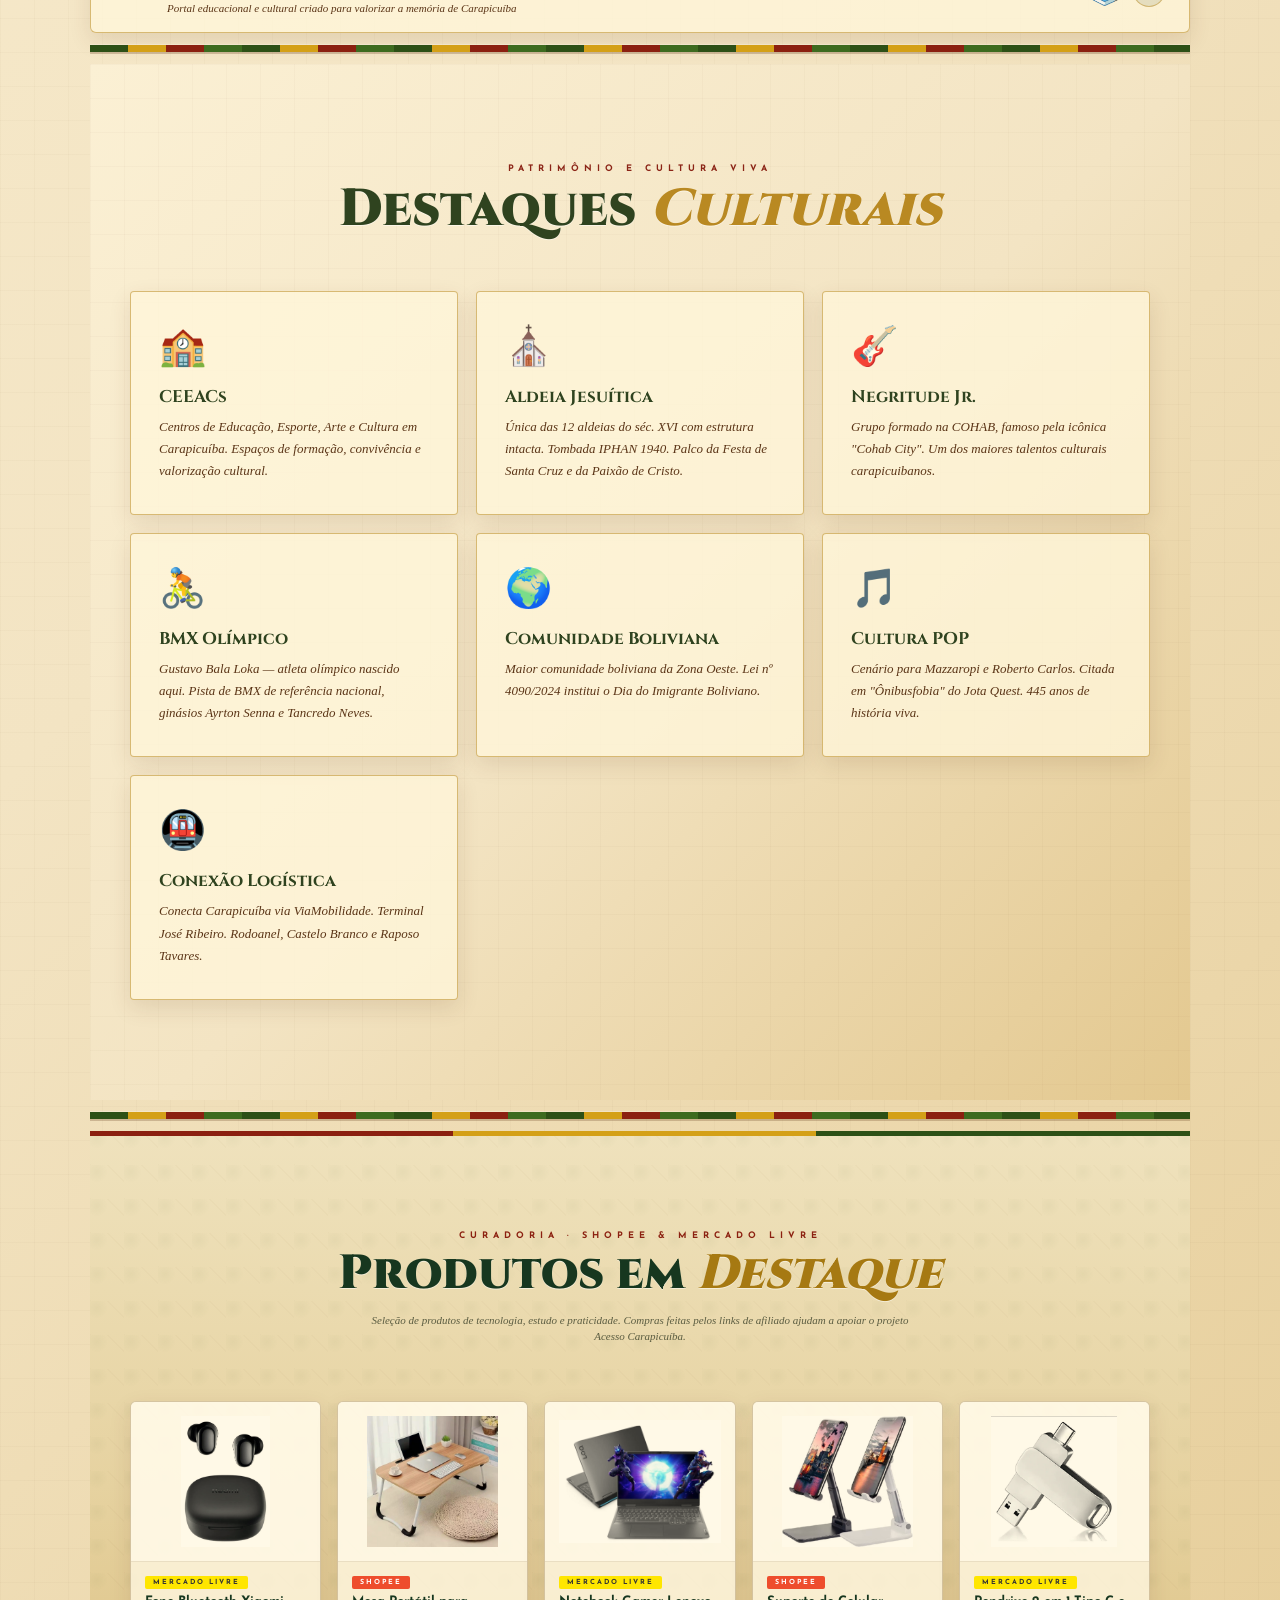
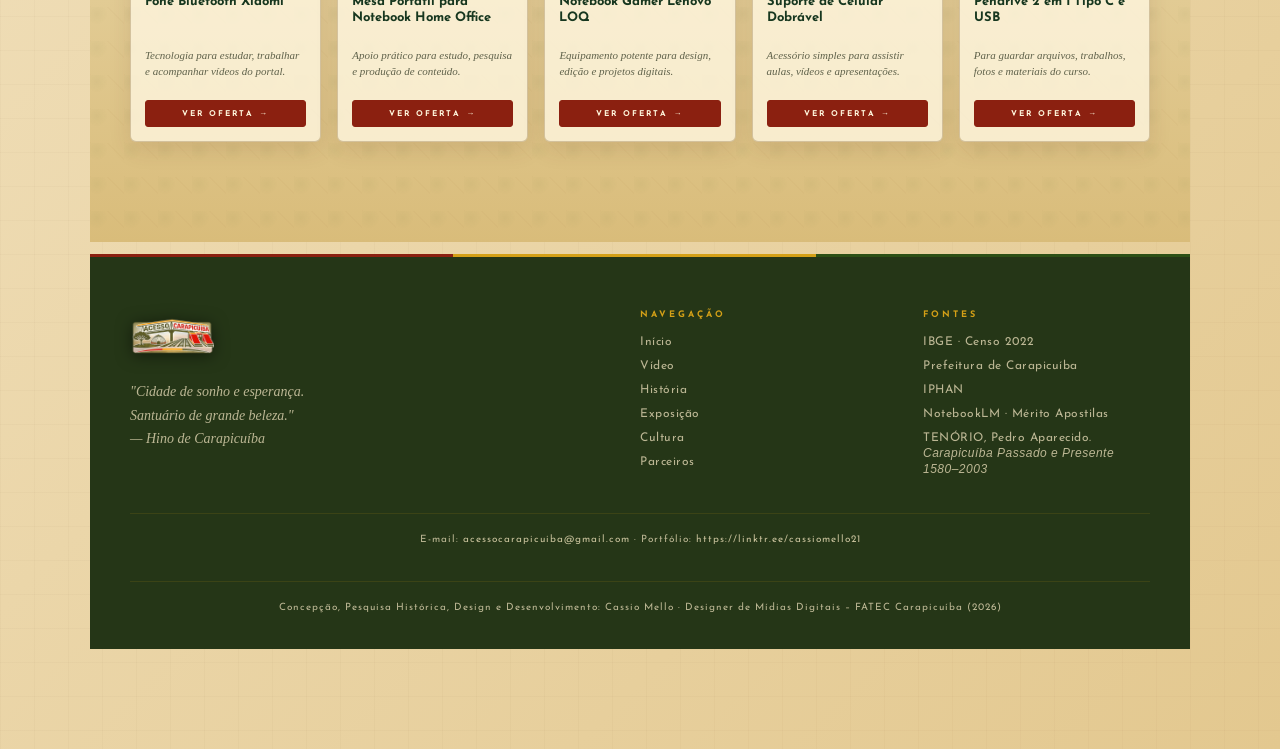
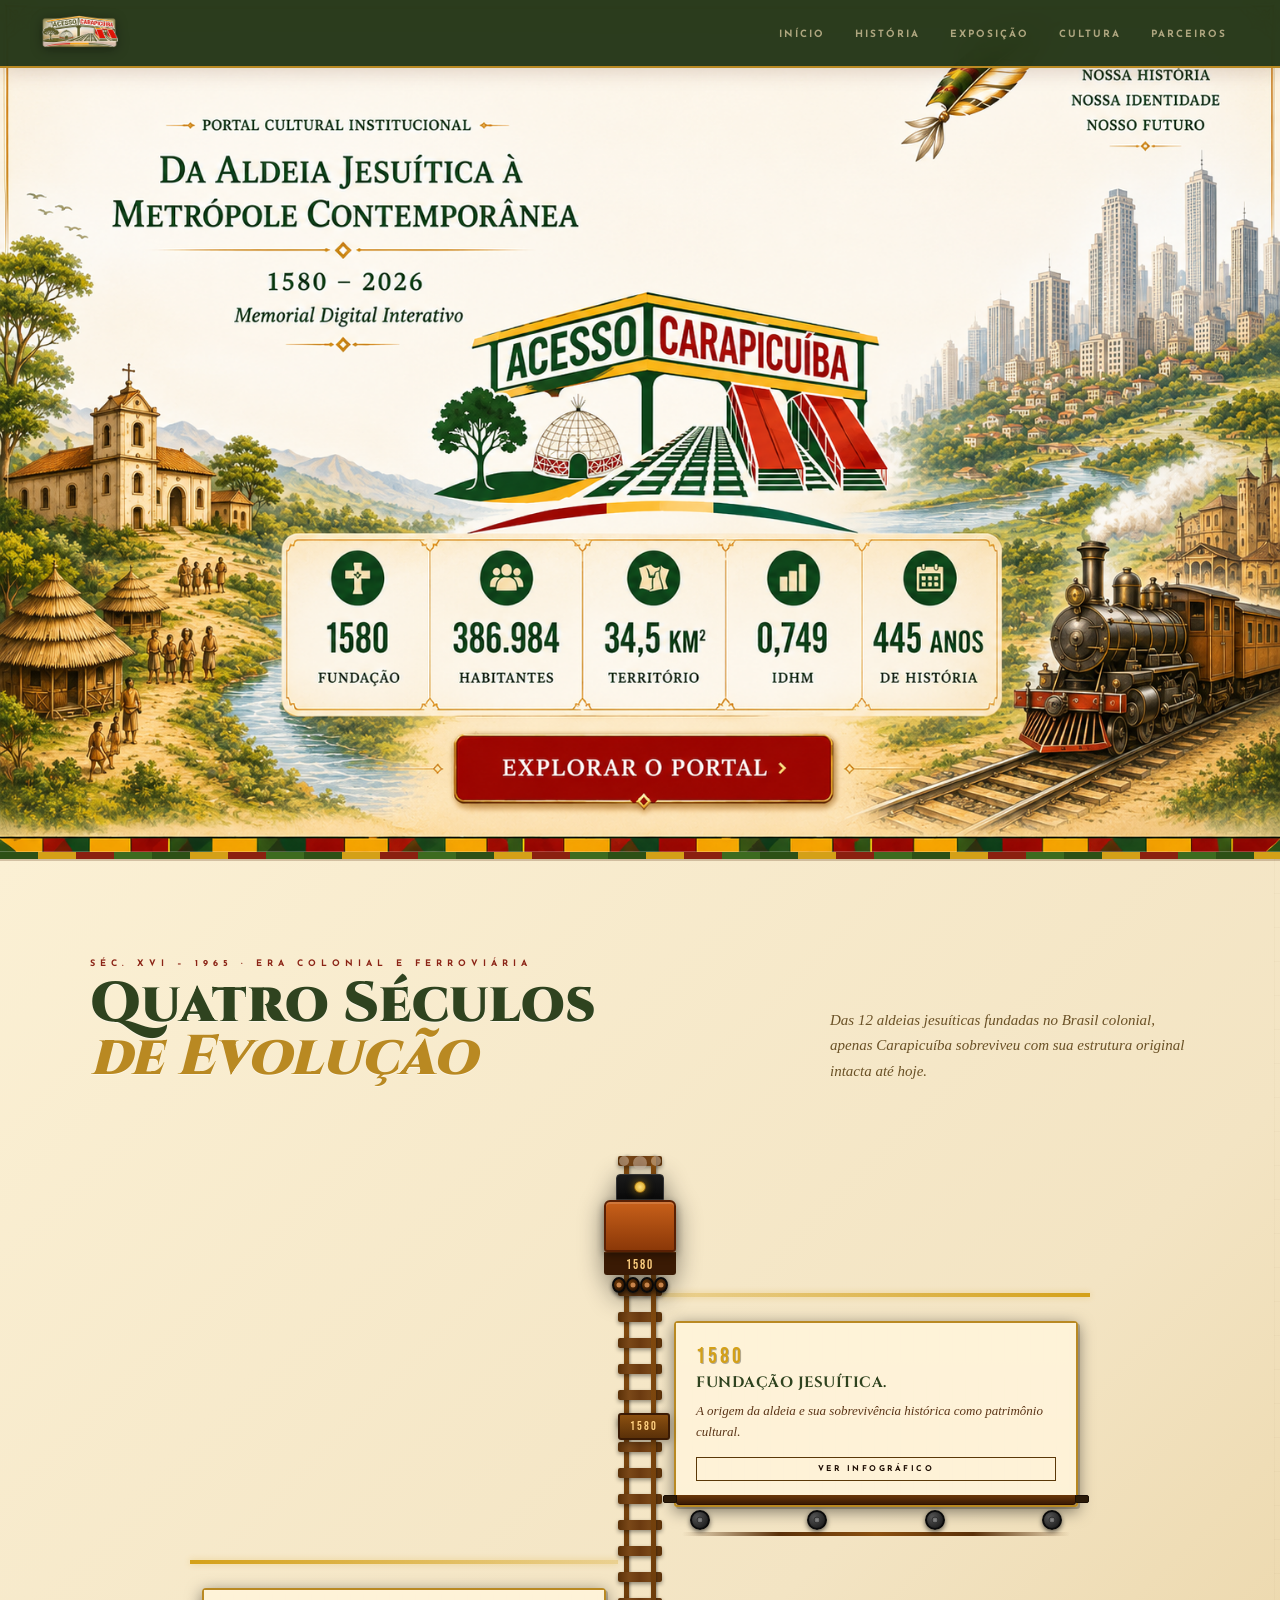
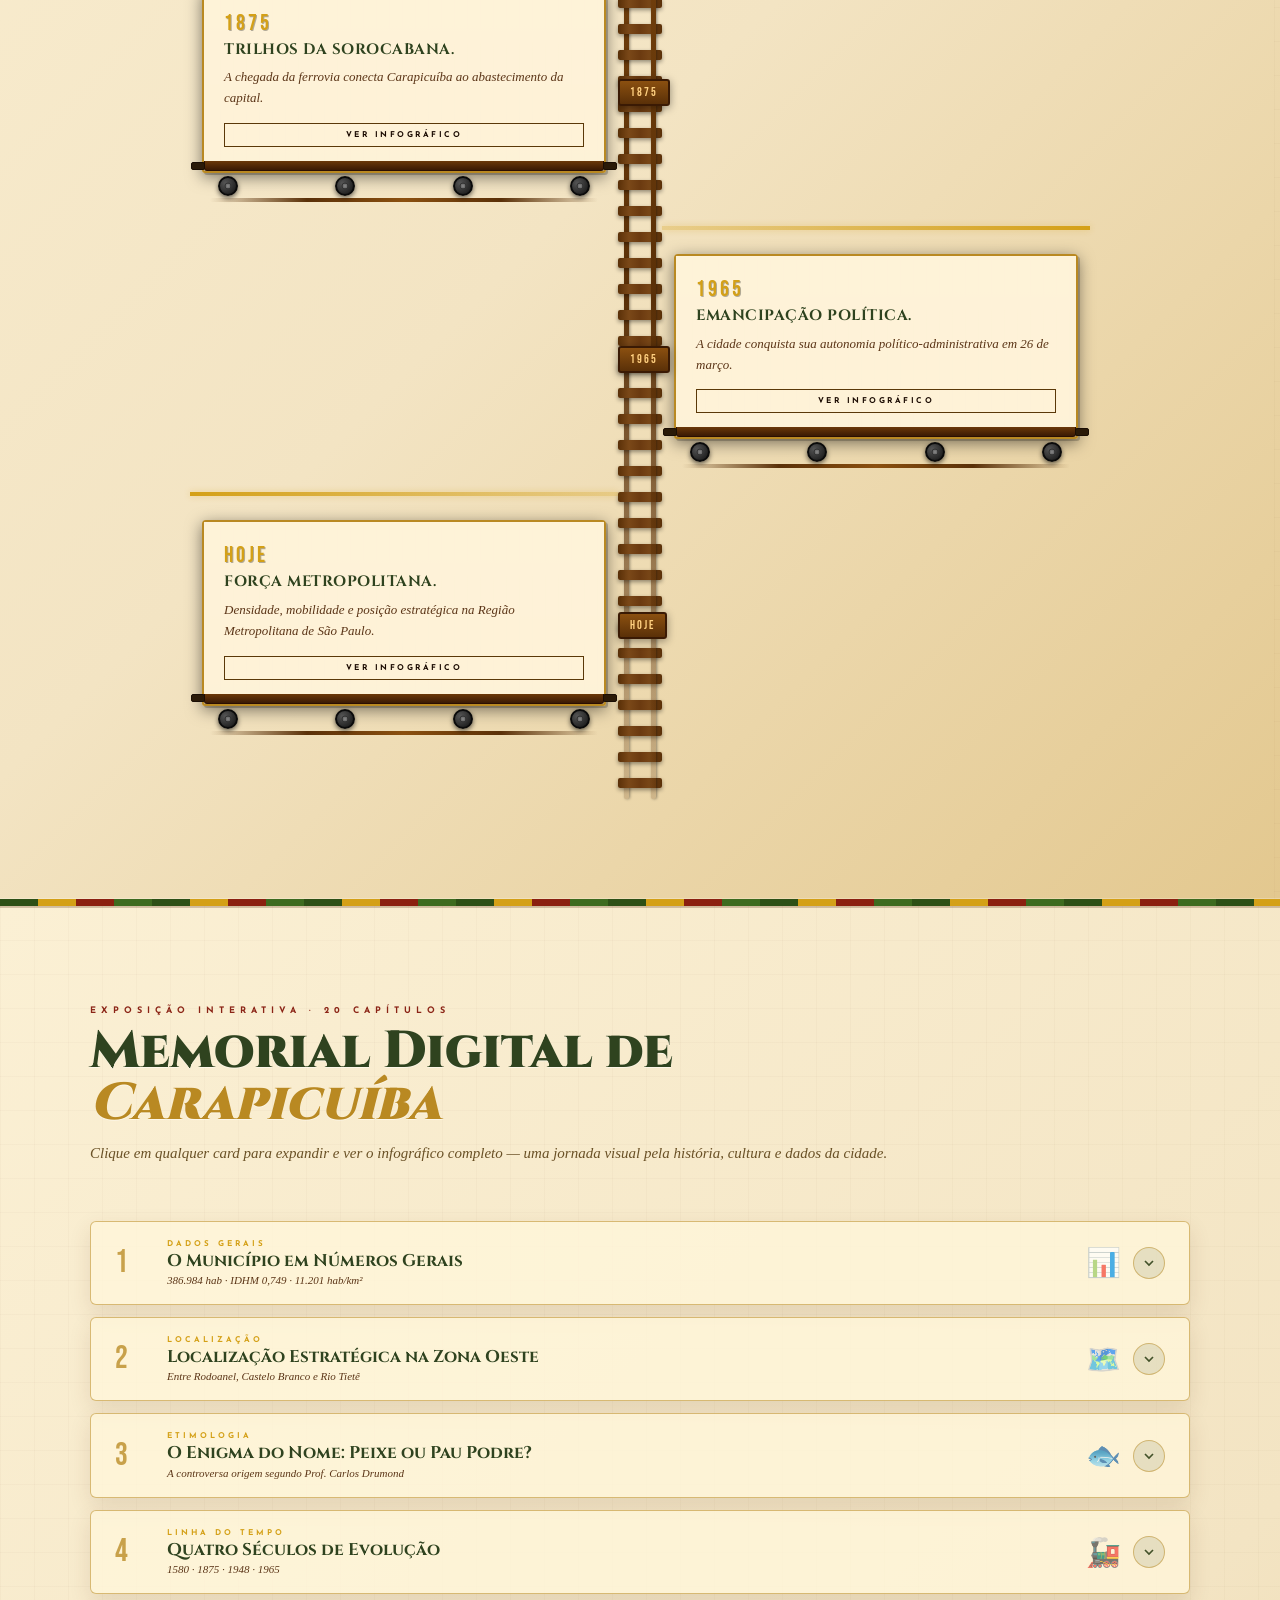
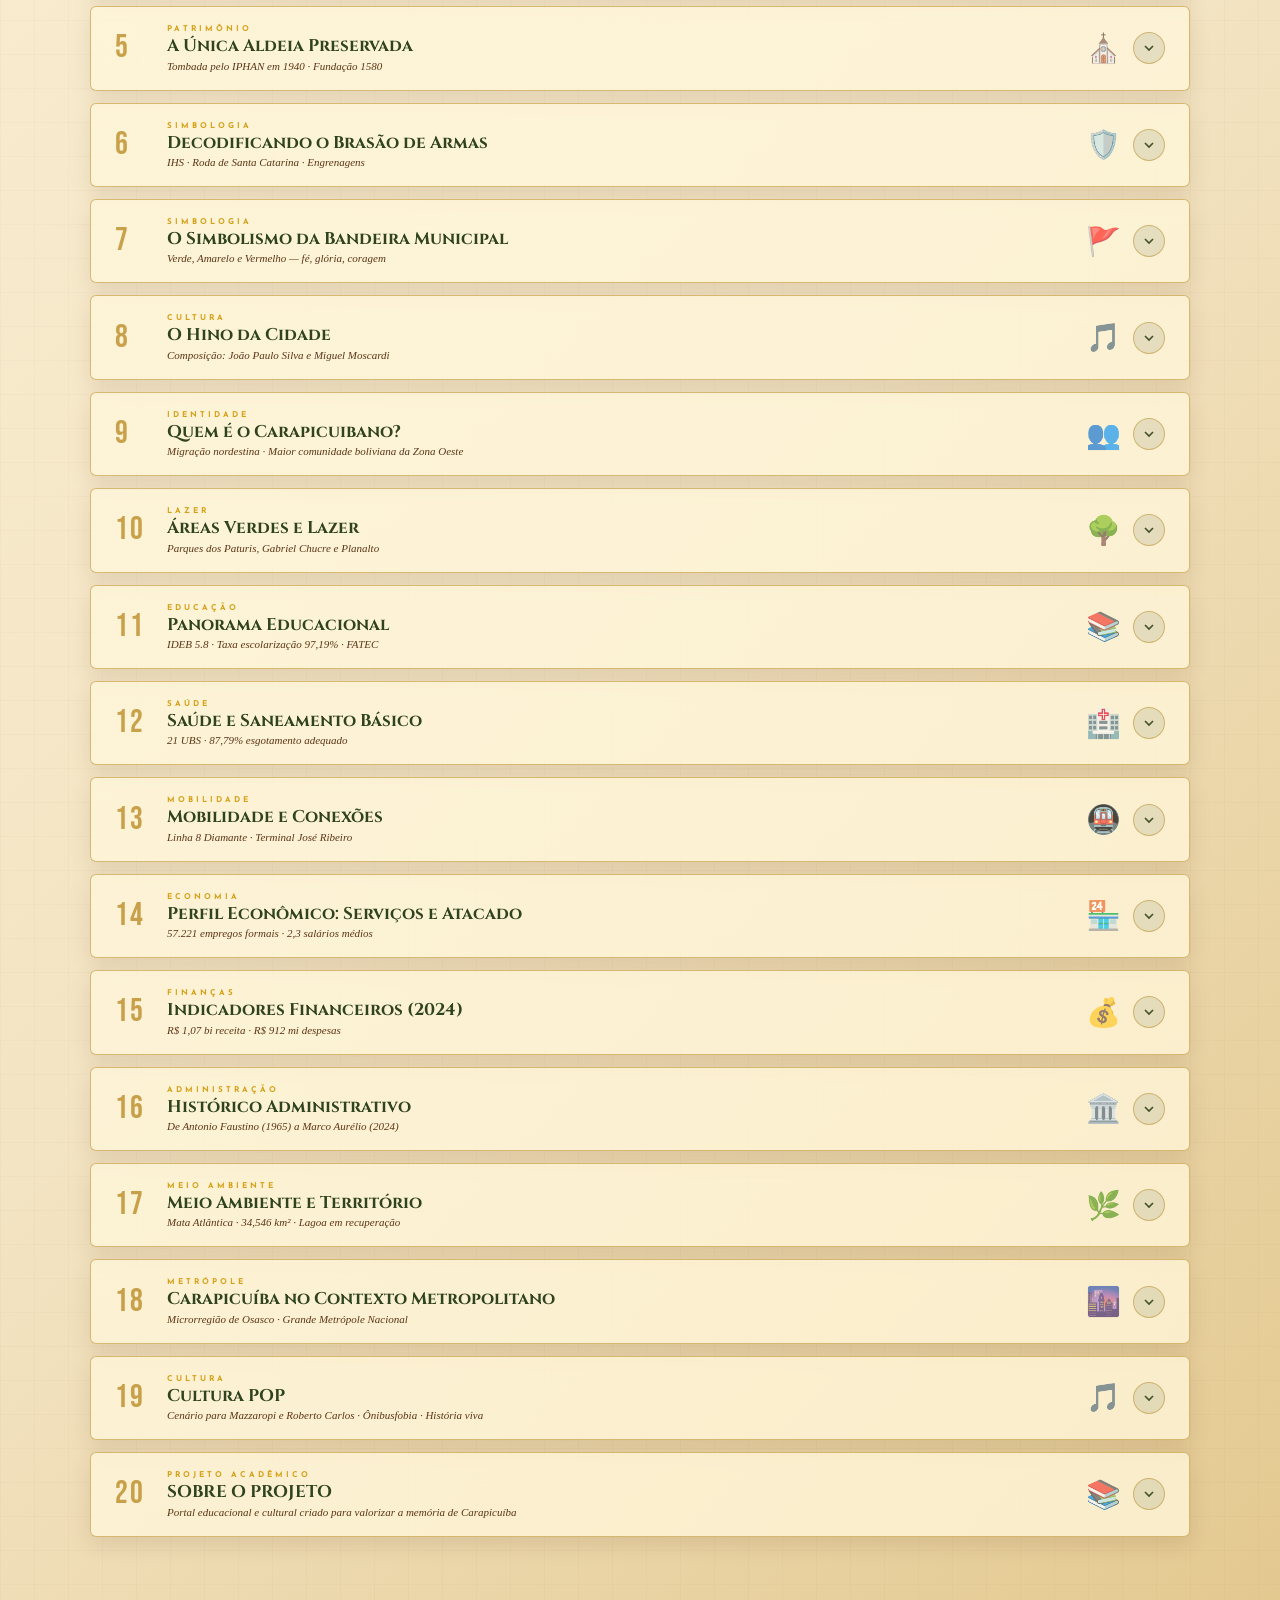
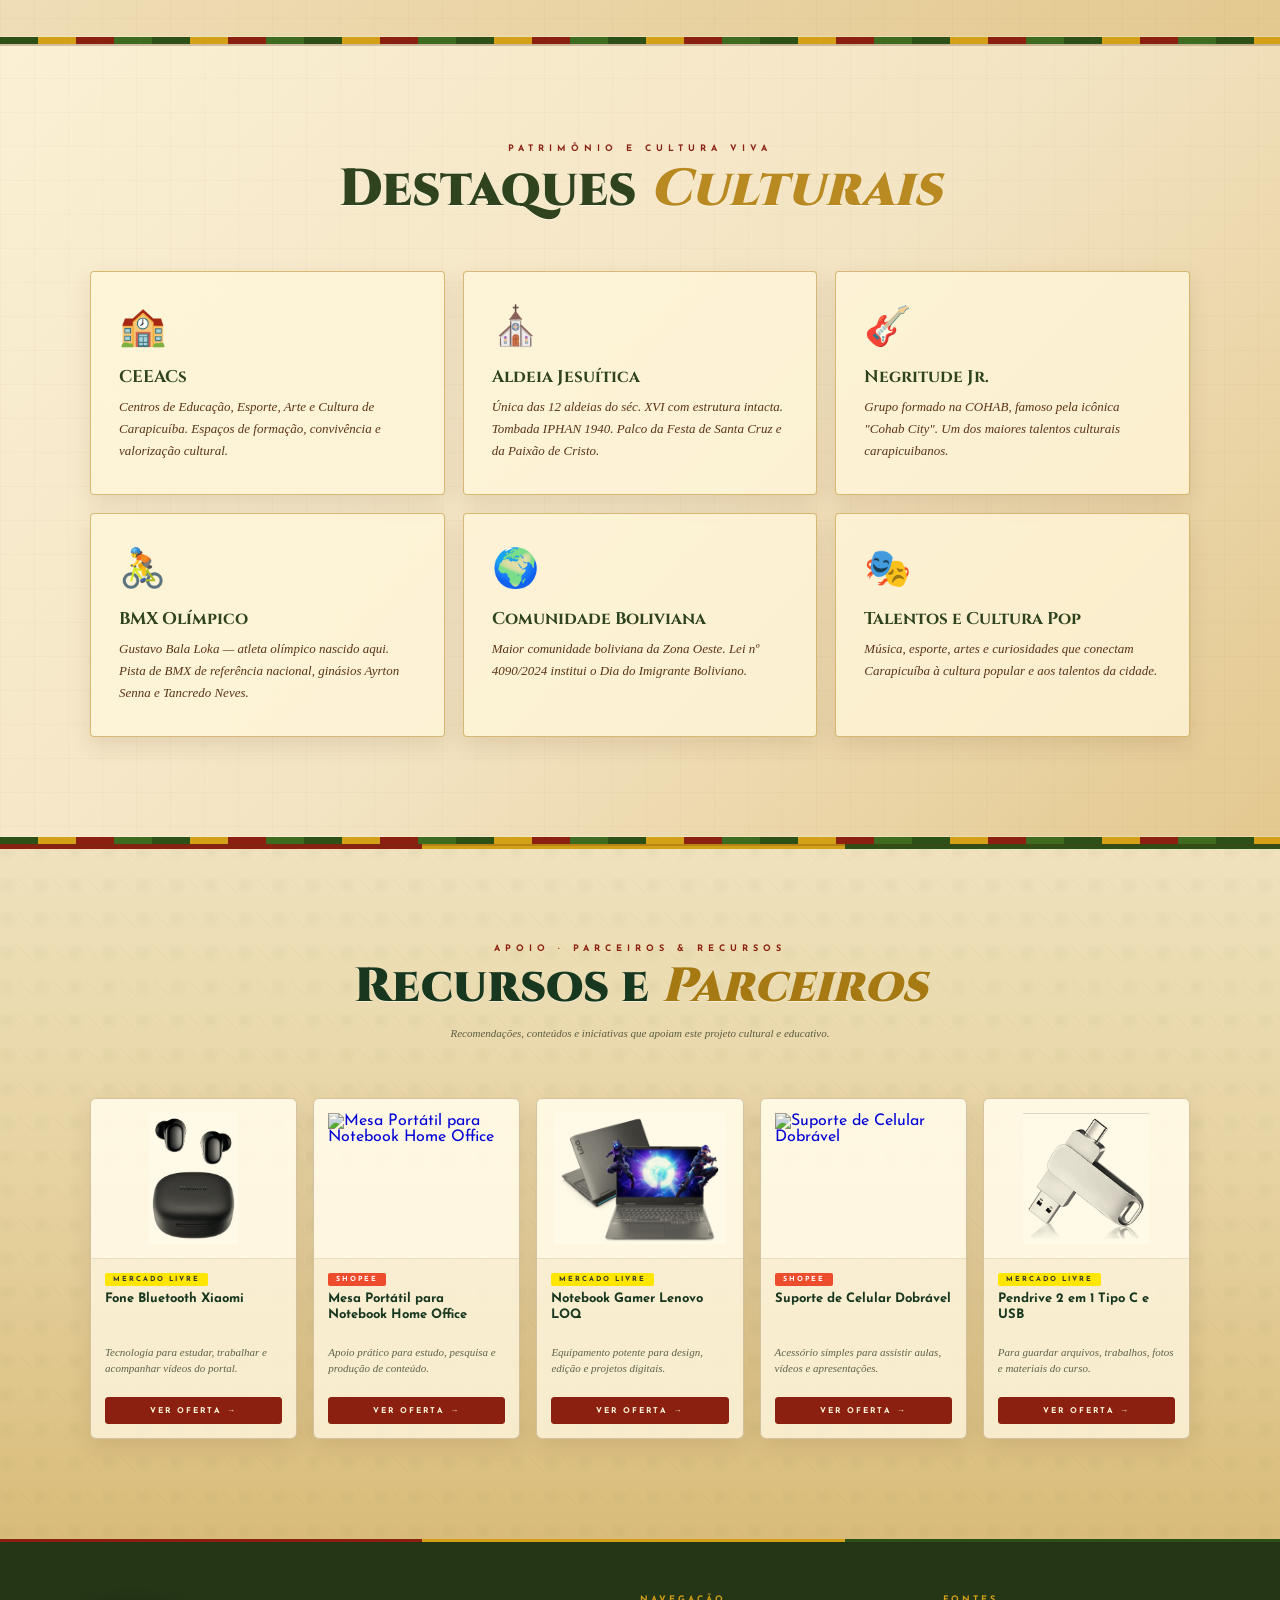
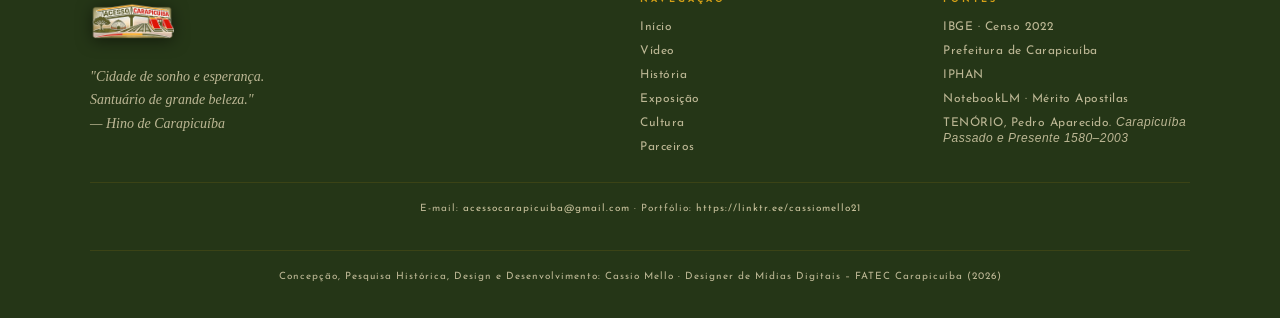
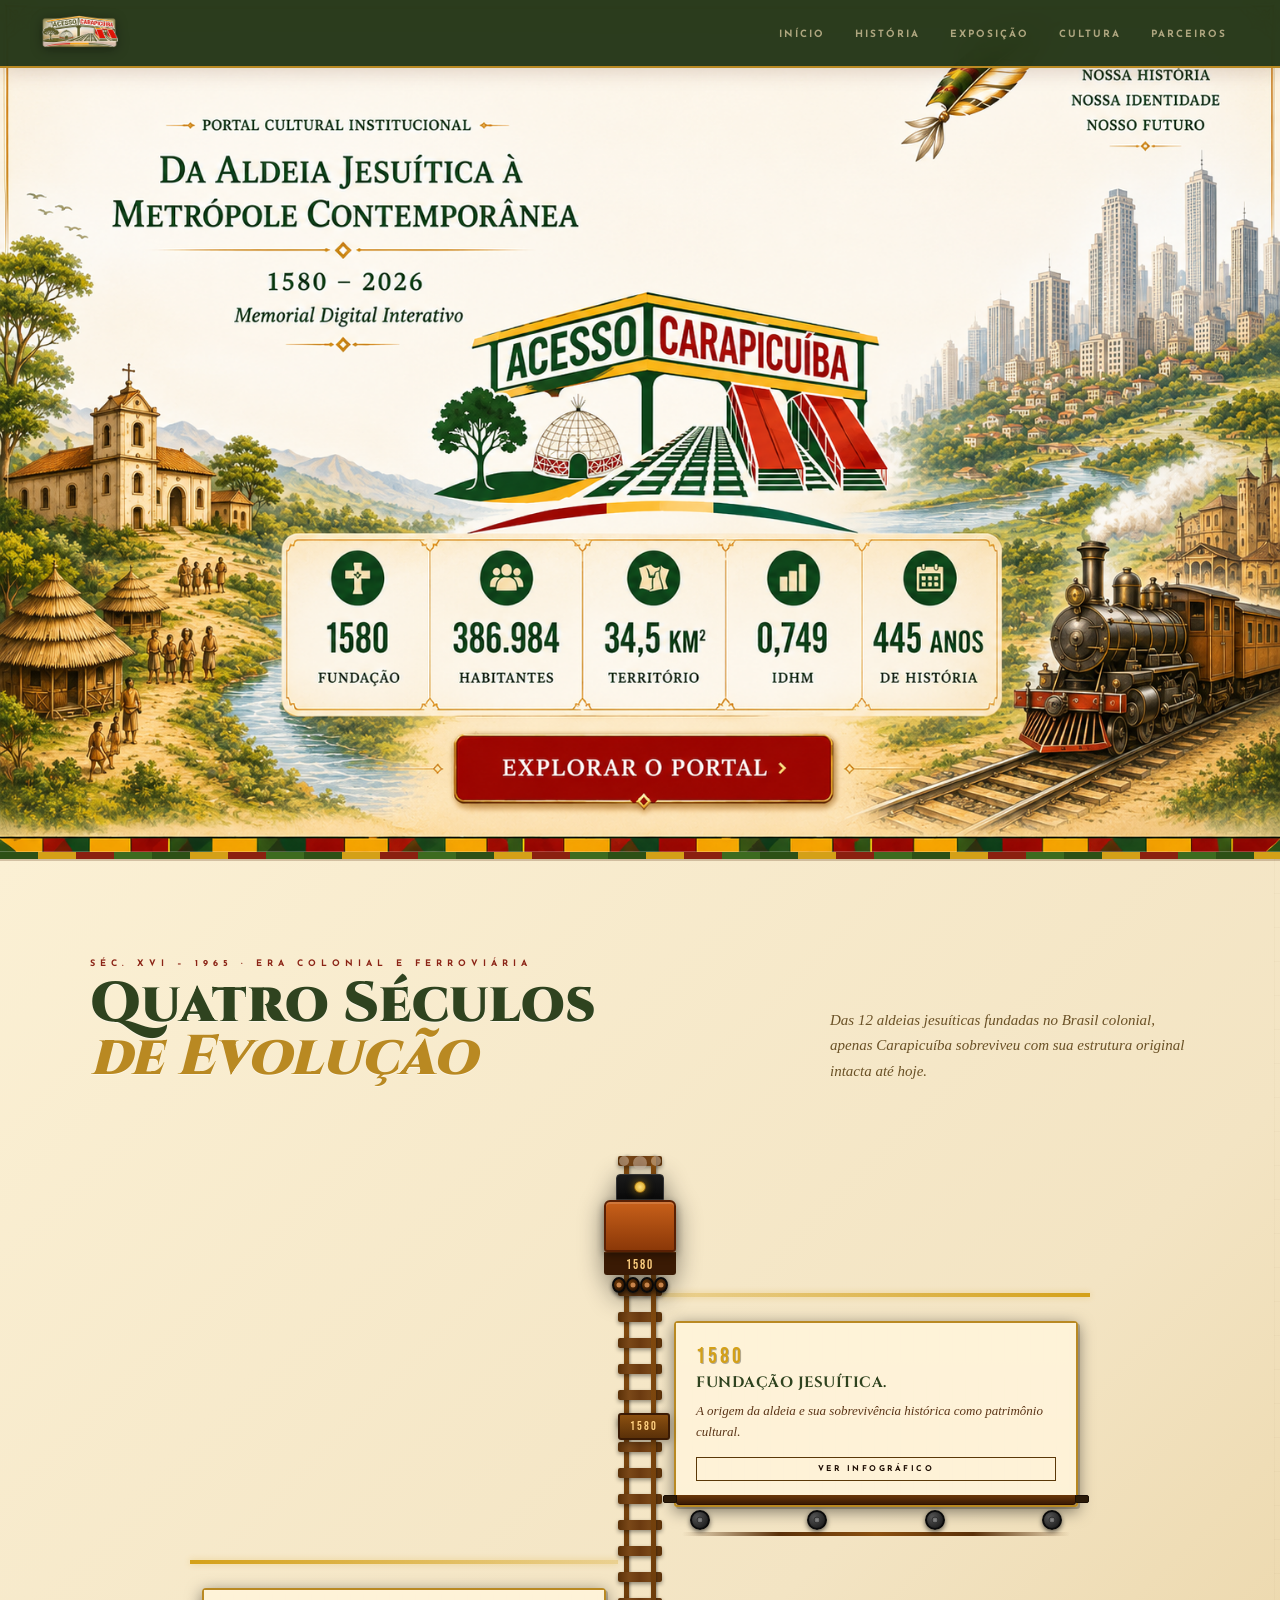
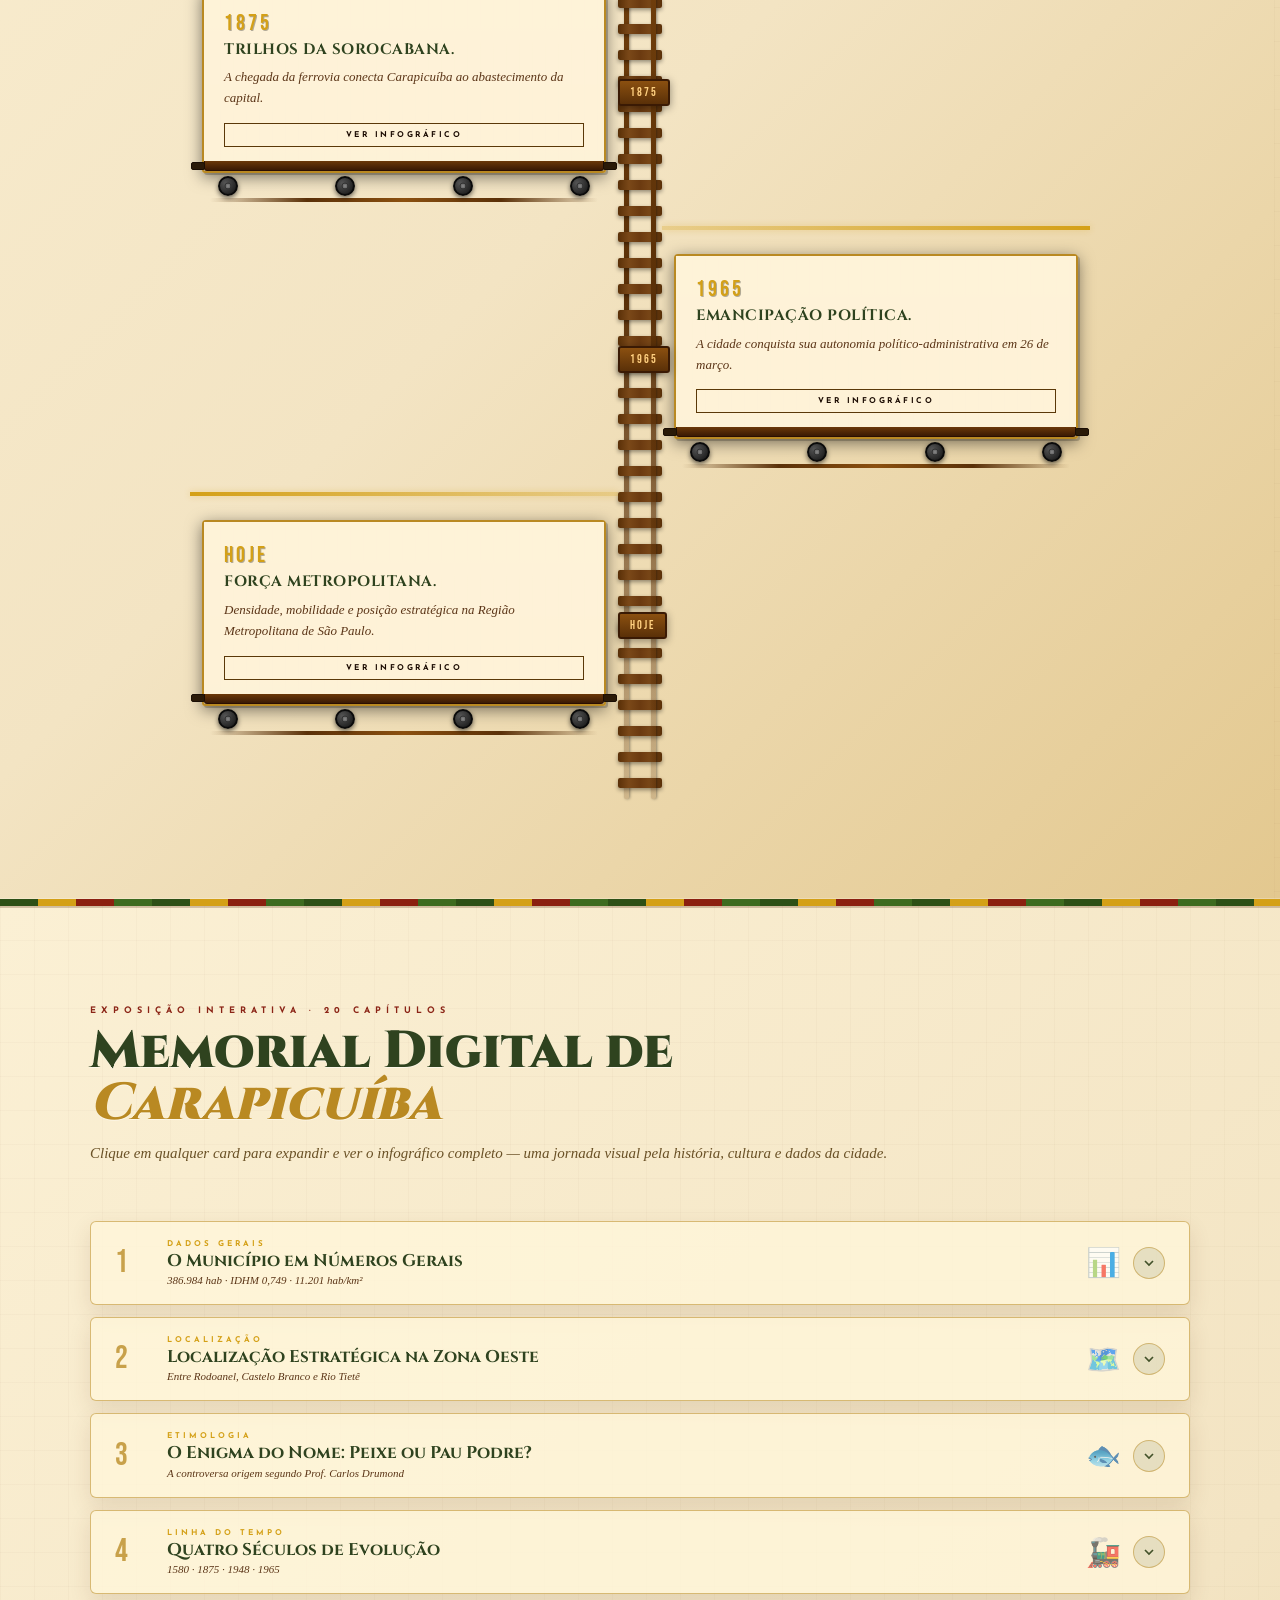
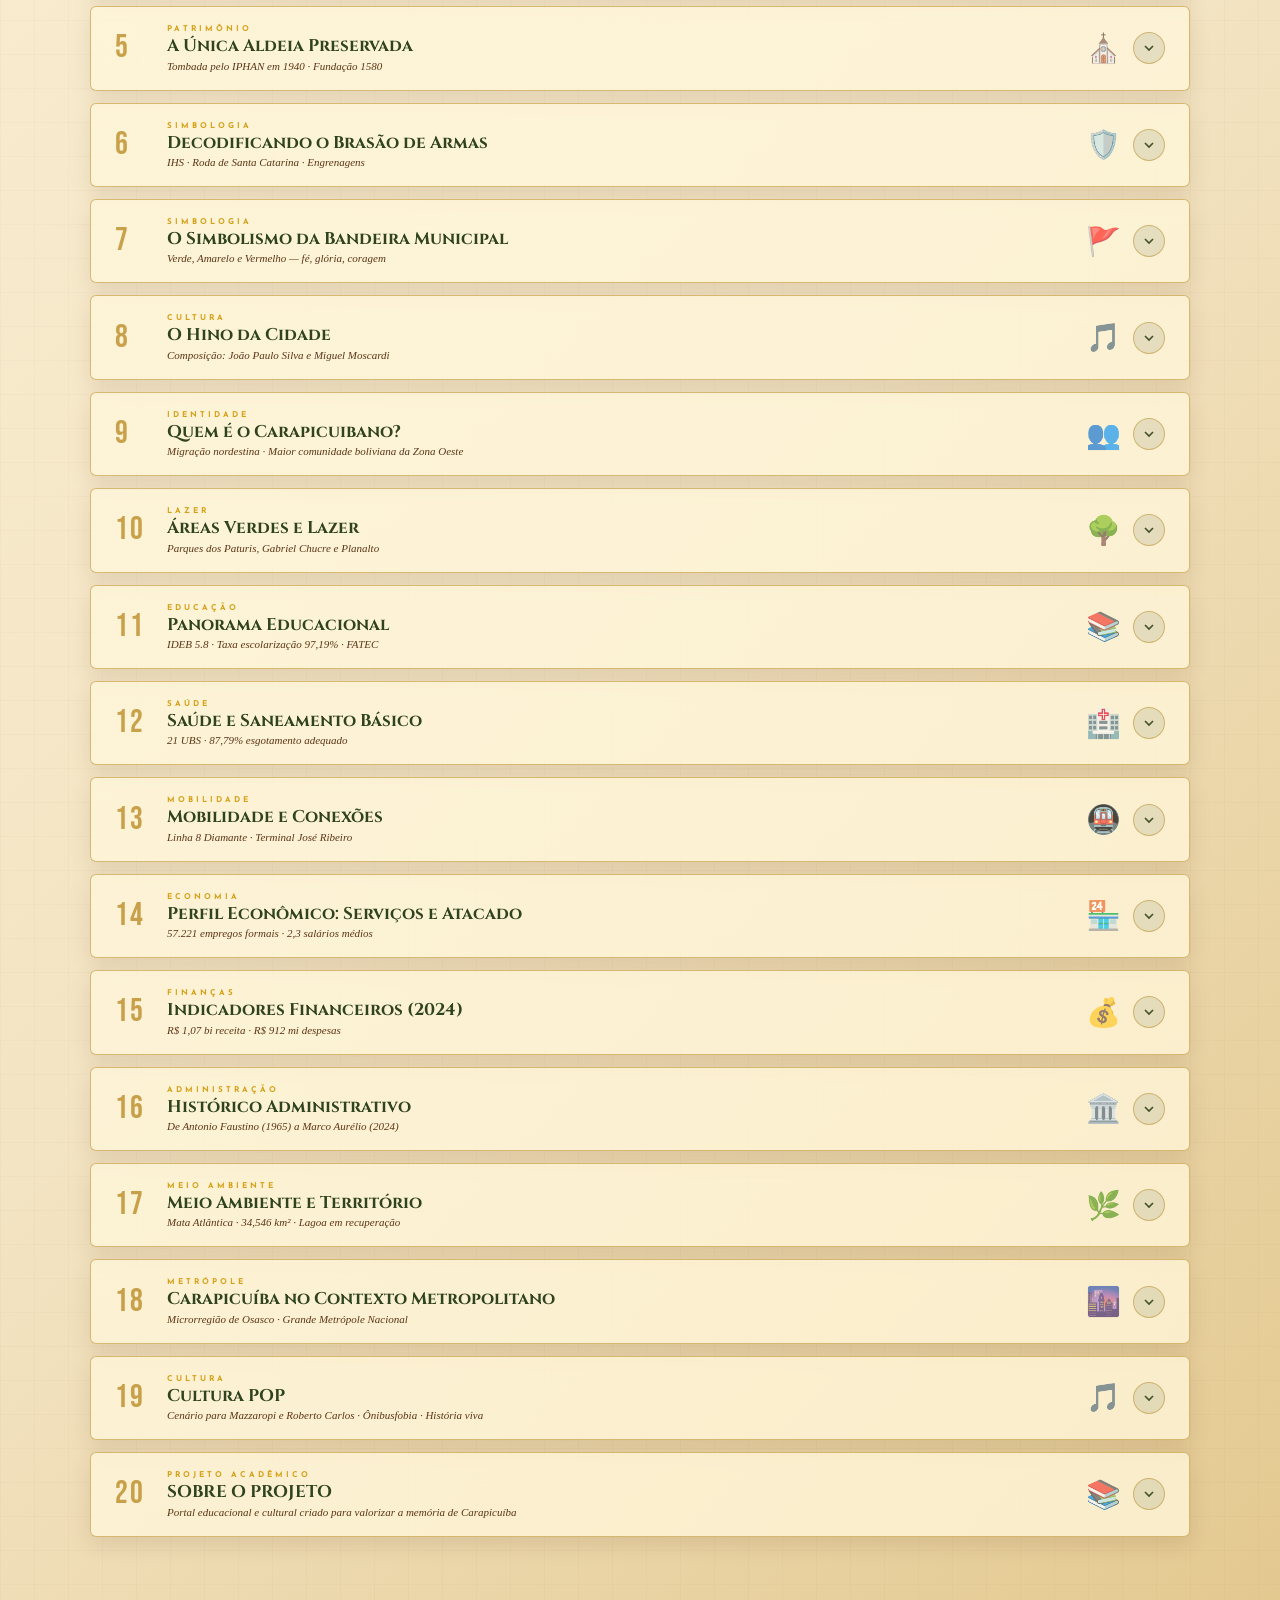
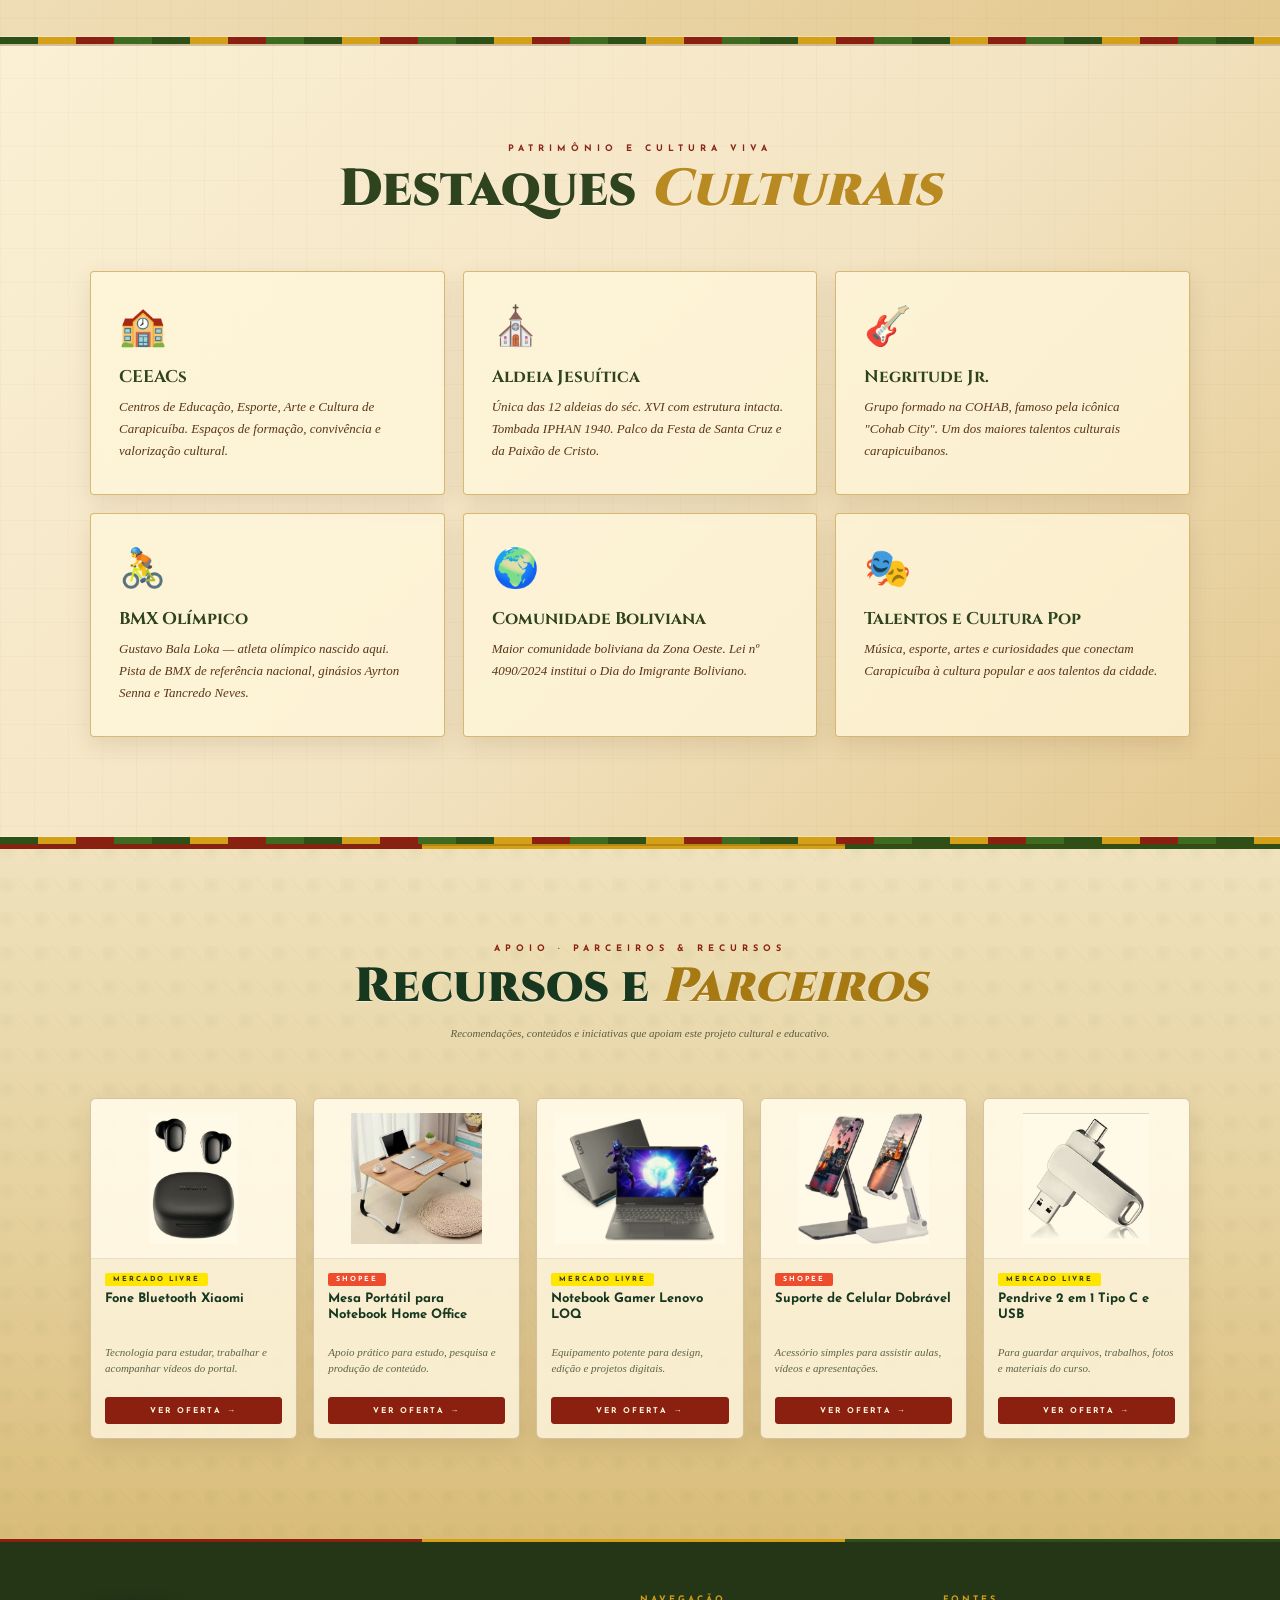
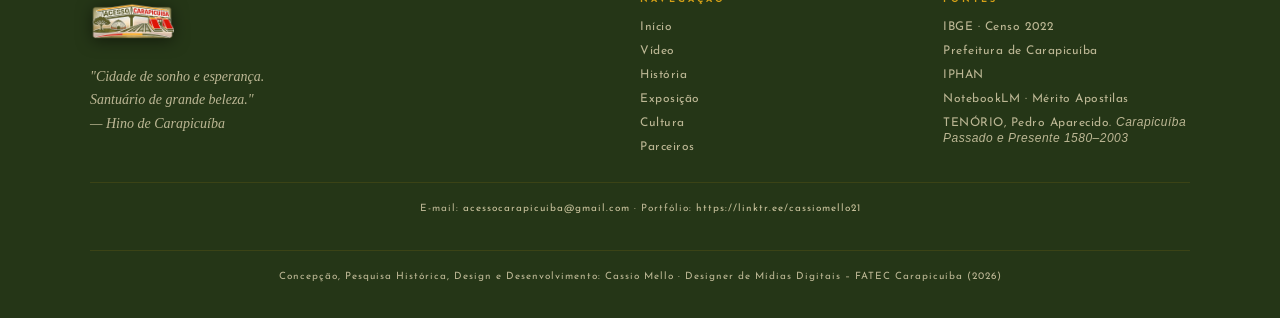
